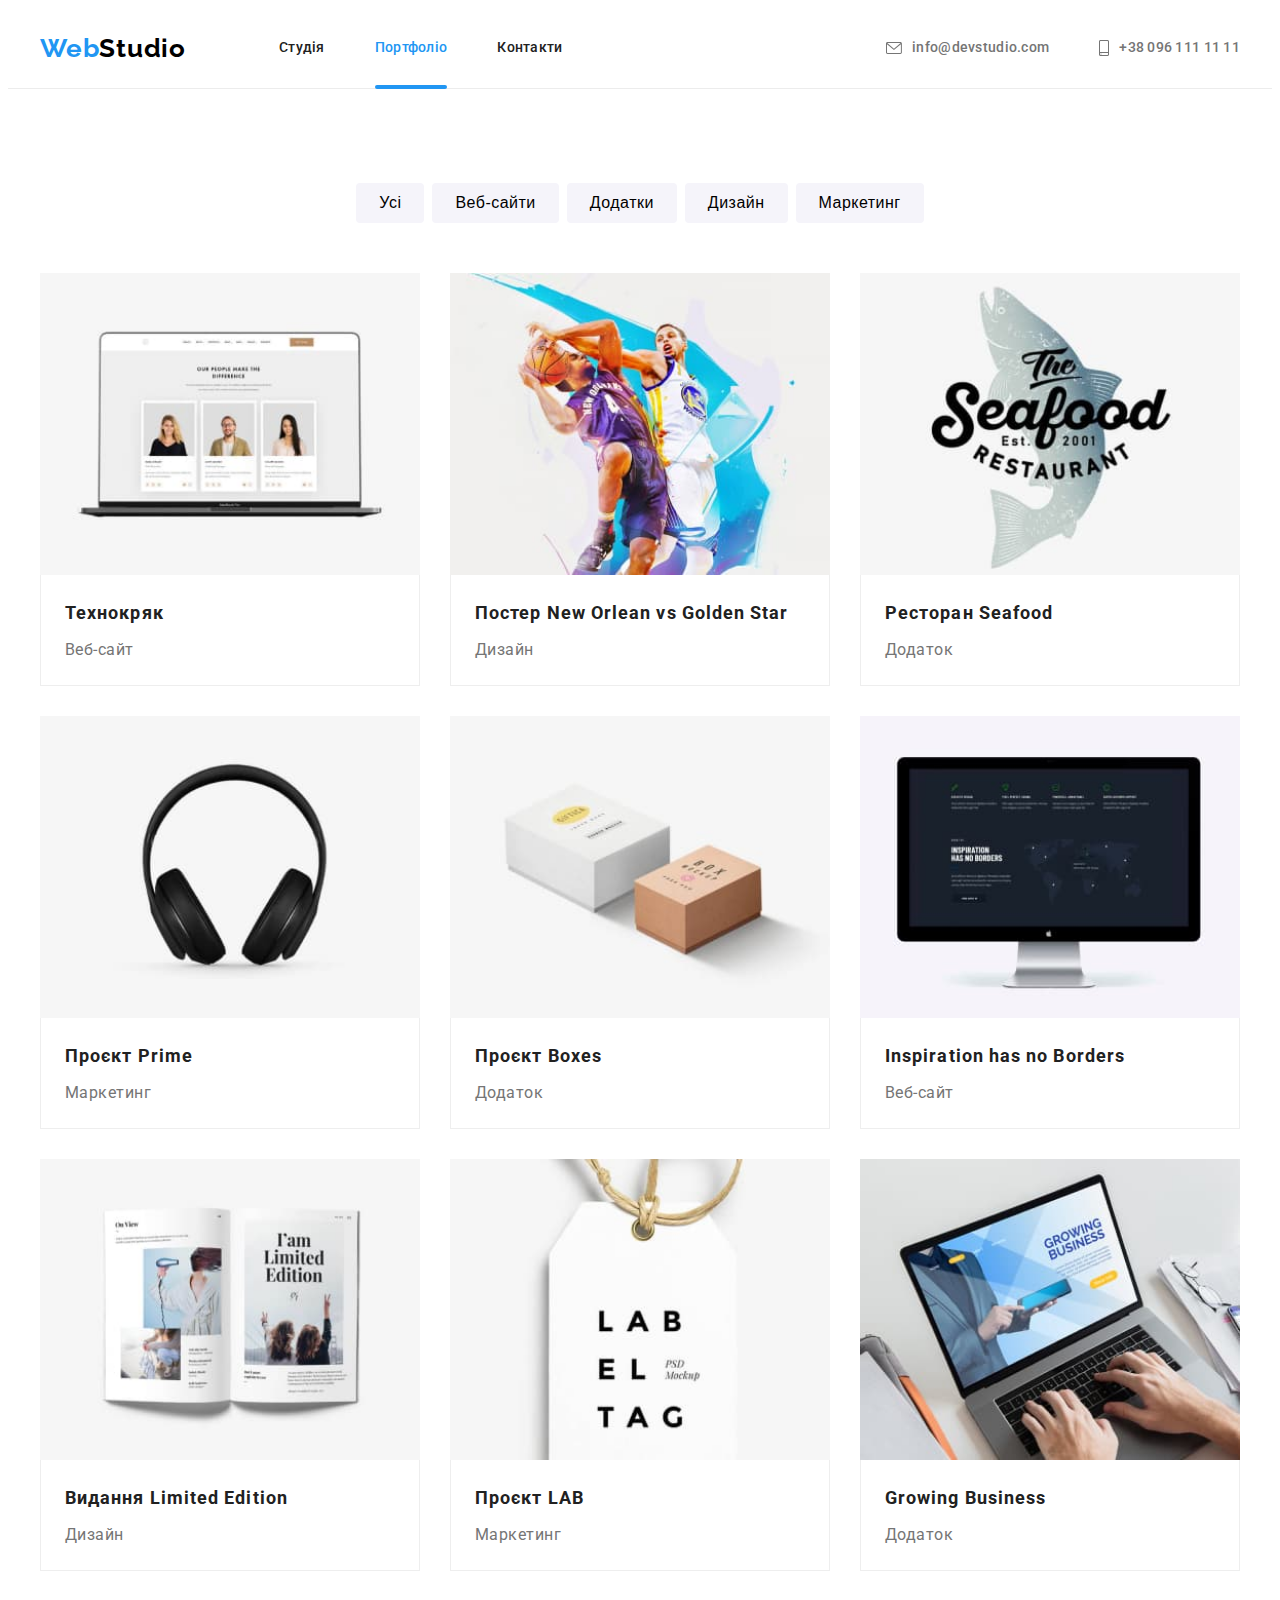
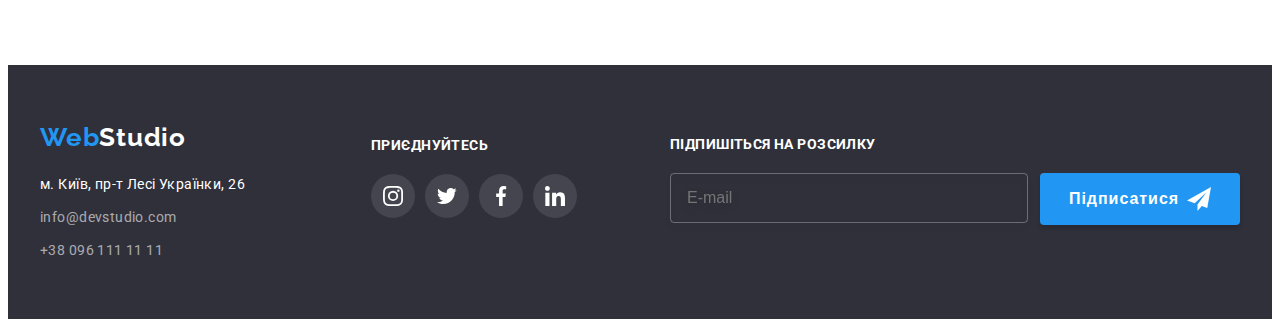
==== portfolio.html @ b48a9bb8 "hw7" ====
<!DOCTYPE html>
<html lang="uk">
  <head>
    <meta charset="UTF-8" />
    <meta name="description" content="Портфоліо" />
    <link rel="preconnect" href="https://fonts.googleapis.com" />
    <link rel="preconnect" href="https://fonts.gstatic.com" crossorigin />
    <link href="https://fonts.googleapis.com/css2?family=Raleway:wght@700&family=Roboto:wght@400;500;700;900&display=swap" rel="stylesheet" />
    <link
      rel="stylesheet"
      href="https://cdnjs.cloudflare.com/ajax/libs/modern-normalize/1.1.0/modern-normalize.min.css"
      integrity="sha512-wpPYUAdjBVSE4KJnH1VR1HeZfpl1ub8YT/NKx4PuQ5NmX2tKuGu6U/JRp5y+Y8XG2tV+wKQpNHVUX03MfMFn9Q=="
      crossorigin="anonymous"
      referrerpolicy="no-referrer"
    />
    <link rel="stylesheet" href="./css/main.min.css" />
    <link href="css/styles.css" rel="stylesheet" />
    <title>Портфоліо</title>
  </head>

  <body>
    <header class="header">
      <div class="container header__flex">
        <nav class="nav-box">
          <a class="nav-box__logo logo" href="./index.html"> Web<span class="nav-box__logo--remark logo">Studio</span> </a>
          <ul class="list nav-box__list">
            <li>
              <a class="nav-box__link" href="./index.html">Студія</a>
            </li>
            <li>
              <a class="nav-box__link current" href="./portfolio.html">Портфоліо</a>
            </li>
            <li>
              <a class="nav-box__link" href="#">Контакти</a>
            </li>
          </ul>
        </nav>
        <ul class="list list-contact">
          <li>
            <a class="list-contact__item" href="mailto:info@devstudio.com"
              ><svg class="list-contact__icon" width="16" height="12">
                <use href="./images/icons.svg#icon-envelope"></use></svg
              >info@devstudio.com</a
            >
          </li>
          <li>
            <a class="list-contact__item" href="tel:+380961111111"
              ><svg class="list-contact__icon" width="10" height="16">
                <use href="./images/icons.svg#icon-smartphone"></use>
              </svg>
              +38 096 111 11 11
            </a>
          </li>
        </ul>
      </div>
    </header>

    <main>
      <section class="filter section">
        <div class="container">
          <h1 class="filter__name visually-hidden">Портфоліо</h1>
          <ul class="filter__list list">
            <li class="item"><button class="filter__button" type="button">Усі</button></li>
            <li class="item"><button class="filter__button" type="button">Веб-сайти</button></li>
            <li class="item"><button class="filter__button" type="button">Додатки</button></li>
            <li class="item"><button class="filter__button" type="button">Дизайн</button></li>
            <li class="item"><button class="filter__button" type="button">Маркетинг</button></li>
          </ul>
          <ul class="projects__list list">
            <li class="projects__item">
              <a href="" class="projects__example">
                <div class="project__img">
                  <img src="./images/technocrack.jpg" alt="Ноутбук" width="370" />
                  <p class="projects__overlay">
                    Ресурс пропонує комплексні пропозиції з різним рівнем функціоналу та сервісів. Все це дозволить відвідувачу отримати вичерпні відомості про компанію чи приватну особу.
                  </p>
                </div>
                <div class="projects__content">
                  <h2 class="project__subtitle">Технокряк</h2>
                  <p class="project__text">Веб-сайт</p>
                </div>
              </a>
            </li>
            <li class="projects__item">
              <a href="" class="projects__example">
                <div class="project__img">
                  <img src="./images/novsgs.jpg" alt="Баскет-лого" width="370" />
                  <p class="projects__overlay">
                    Exorcizamus te, omnis immundus spiritus, omnis satanica potestas, omnis incursio infernalis adversarii, omnis legio, omnis congregatio et secta diabolica
                  </p>
                </div>
                <div class="projects__content">
                  <h2 class="project__subtitle">Постер New Orlean vs Golden Star</h2>
                  <p class="project__text">Дизайн</p>
                </div>
              </a>
            </li>
            <li class="projects__item">
              <a href="" class="projects__example">
                <div class="project__img">
                  <img src="./images/seafood.jpg" alt="Риба-лого" width="370" />
                  <p class="projects__overlay">
                    Exorcizamus te, omnis immundus spiritus, omnis satanica potestas, omnis incursio infernalis adversarii, omnis legio, omnis congregatio et secta diabolica
                  </p>
                </div>
                <div class="projects__content">
                  <h2 class="project__subtitle">Ресторан Seafood</h2>
                  <p class="project__text">Додаток</p>
                </div>
              </a>
            </li>
            <li class="projects__item">
              <a href="" class="projects__example">
                <div class="project__img">
                  <img src="./images/earphones.jpg" alt="Навушники" width="370" />
                  <p class="projects__overlay">
                    Exorcizamus te, omnis immundus spiritus, omnis satanica potestas, omnis incursio infernalis adversarii, omnis legio, omnis congregatio et secta diabolica
                  </p>
                </div>
                <div class="projects__content">
                  <h2 class="project__subtitle">Проєкт Prime</h2>
                  <p class="project__text">Маркетинг</p>
                </div>
              </a>
            </li>
            <li class="projects__item">
              <a href="" class="projects__example">
                <div class="project__img">
                  <img src="./images/boxes.jpg" alt="Коробки" width="370" />
                  <p class="projects__overlay">
                    Exorcizamus te, omnis immundus spiritus, omnis satanica potestas, omnis incursio infernalis adversarii, omnis legio, omnis congregatio et secta diabolica
                  </p>
                </div>
                <div class="projects__content">
                  <h2 class="project__subtitle">Проєкт Boxes</h2>
                  <p class="project__text">Додаток</p>
                </div>
              </a>
            </li>
            <li class="projects__item">
              <a href="" class="projects__example">
                <div class="project__img">
                  <img src="./images/noborders.jpg" alt="Моноблок" width="370" />
                  <p class="projects__overlay">
                    Exorcizamus te, omnis immundus spiritus, omnis satanica potestas, omnis incursio infernalis adversarii, omnis legio, omnis congregatio et secta diabolica
                  </p>
                </div>
                <div class="projects__content">
                  <h2 class="project__subtitle">Inspiration has no Borders</h2>
                  <p class="project__text">Веб-сайт</p>
                </div>
              </a>
            </li>
            <li class="projects__item">
              <a href="" class="projects__example">
                <div class="project__img">
                  <img src="./images/limitededition.jpg" alt="Лімітовані журнали" width="370" />
                  <p class="projects__overlay">
                    Exorcizamus te, omnis immundus spiritus, omnis satanica potestas, omnis incursio infernalis adversarii, omnis legio, omnis congregatio et secta diabolica
                  </p>
                </div>
                <div class="projects__content">
                  <h2 class="project__subtitle">Видання Limited Edition</h2>
                  <p class="project__text">Дизайн</p>
                </div>
              </a>
            </li>
            <li class="projects__item">
              <a href="" class="projects__example">
                <div class="project__img">
                  <img src="./images/lab.jpg" alt="Бирка лаб" width="370" />
                  <p class="projects__overlay">
                    Exorcizamus te, omnis immundus spiritus, omnis satanica potestas, omnis incursio infernalis adversarii, omnis legio, omnis congregatio et secta diabolica
                  </p>
                </div>
                <div class="projects__content">
                  <h2 class="project__subtitle">Проєкт LAB</h2>
                  <p class="project__text">Маркетинг</p>
                </div>
              </a>
            </li>
            <li class="projects__item">
              <a href="" class="projects__example">
                <div class="project__img">
                  <img src="./images/growingbussiness.jpg" alt="Лептоп" width="370" />
                  <p class="projects__overlay">
                    Exorcizamus te, omnis immundus spiritus, omnis satanica potestas, omnis incursio infernalis adversarii, omnis legio, omnis congregatio et secta diabolica
                  </p>
                </div>

                <div class="projects__content">
                  <h2 class="project__subtitle">Growing Business</h2>
                  <p class="project__text">Додаток</p>
                </div>
              </a>
            </li>
          </ul>
        </div>
      </section>
    </main>

    <footer class="footer">
      <div class="container footer_flex">
        <div>
          <a href="./index.html" class="footer_logo logo">Web<span class="footer_logo--white logo">Studio</span></a>
          <address class="address">
            <ul class="address__list list">
              <li class="address__item">
                <a class="address__location" href="https://goo.gl/maps/CPtrU1FHBa2aNyZL9" target="_blank" rel="noopener noreferrer nofollow">м. Київ, пр-т Лесі Українки, 26</a>
              </li>
              <li class="address__item">
                <a class="address__mail" href="mailto:info@devstudio.com">info@devstudio.com</a>
              </li>
              <li class="address__item">
                <a class="address__phone" href="tel:+380961111111"> +38 096 111 11 11 </a>
              </li>
            </ul>
          </address>
        </div>
        <section class="footer-socials section">
          <h2 class="footer-socials__name name">Приєднуйтесь</h2>
          <ul class="footer-socials__list list">
            <li class="footer-socials__item">
              <a class="footer-socials__link" href="https://www.instagram.com/" target="_blank" aria-label="instagram"
                ><svg class="footer-socials__icon" width="20" height="20">
                  <use href="./images/icons.svg#icon-instagram"></use></svg
              ></a>
            </li>
            <li class="footer-socials__item">
              <a class="footer-socials__link" href="https://twitter.com/" target="_blank" aria-label="twitter"
                ><svg class="footer-socials__icon" width="20" height="20">
                  <use href="./images/icons.svg#icon-twitter"></use></svg
              ></a>
            </li>
            <li class="footer-socials__item">
              <a class="footer-socials__link" href="https://www.facebook.com/" target="_blank" aria-label="facebook"
                ><svg class="footer-socials__icon" width="20" height="20">
                  <use href="./images/icons.svg#icon-facebook"></use></svg
              ></a>
            </li>
            <li class="footer-socials__item">
              <a class="footer-socials__link" href="https://www.linkedin.com/" target="_blank" aria-label="linkedin"
                ><svg class="footer-socials__icon" width="20" height="20">
                  <use href="./images/icons.svg#icon-linkedin"></use></svg
              ></a>
            </li>
          </ul>
        </section>
        <section class="subscribe section">
          <h2 class="subscribe__name name">Підпишіться на розсилку</h2>
          <form class="subscribe__form">
            <label>
              <input type="email" name="e-mail" placeholder="E-mail" />
            </label>
            <button class="subscribe__button" type="submit">
              Підписатися
              <svg class="subscribe__icon" width="24px" height="24">
                <use href="./images/icons.svg#icon-telegram"></use>
              </svg>
            </button>
          </form>
        </section>
      </div>
    </footer>
  </body>
</html>
---- css/main.min.css ----
:root{--primary-text-color: #212121;--title-text-color: #757575;--button-color: #FFFFFF;--accent-color: #2196F3;--contact-color: rgba(255, 255, 255, 0.6);--filter-color: #F5F4FA;--main-background: #2F303A;--hero-background: #F5F4FA;--icon-color: #AFB1B8}body{font-family:"Roboto",sans-serif;background:#fff;color:var(--primary-text-color)}img{display:block;width:100%;height:auto}a{text-decoration:none}h1,h2,h3{margin:0}p{margin:0}.container{max-width:1200px;padding-left:15px;padding-right:15px;margin:auto}.section{padding-top:94px;padding-bottom:94px}.list{list-style:none;margin:0;padding-left:0}.logo{font-family:"Raleway";font-weight:700;font-size:26px;line-height:1.19;letter-spacing:.03em;color:var(--accent-color)}.secondary-name{margin-bottom:50px;font-weight:700;font-size:36px;line-height:1.16;text-align:center;letter-spacing:.03em}.name{margin-bottom:20px;font-weight:700;font-size:14px;line-height:1.14;letter-spacing:.03em;text-transform:uppercase;color:var(--button-color)}.visually-hidden{position:absolute;white-space:nowrap;width:1px;height:1px;overflow:hidden;border:0;padding:0;clip:rect(0 0 0 0);-webkit-clip-path:inset(50%);clip-path:inset(50%);margin:-1px}.header{border-bottom:1px solid #ececec}.header__flex{display:flex;align-items:center}.nav-box{display:flex;align-items:center}.nav-box__logo--remark{margin-right:93px;color:#000}.nav-box__list{display:flex;gap:50px}.nav-box__link{display:inline-block;padding-top:32px;padding-bottom:32px;font-weight:500;font-size:14px;line-height:1.14;letter-spacing:.02em;color:var(--primary-text-color);transition:color 250ms cubic-bezier(0.4, 0, 0.2, 1)}.nav-box__link:hover,.nav-box__link:focus{color:var(--accent-color)}.current{color:var(--accent-color);position:relative}.current::after{content:"";position:absolute;display:inline-block;left:0px;bottom:-1px;width:100%;height:4px;background-color:var(--accent-color);border-radius:2px}.list-contact{display:flex;margin-left:auto;gap:50px}.list-contact__item{display:flex;align-items:center;font-weight:500;font-size:14px;line-height:1.14;letter-spacing:.02em;color:var(--title-text-color);transition:color 250ms cubic-bezier(0.4, 0, 0.2, 1)}.list-contact__item:hover,.list-contact__item:focus{color:var(--accent-color)}.list-contact__icon{margin-right:10px;fill:var(--title-text-color);transition:fill 250ms cubic-bezier(0.4, 0, 0.2, 1)}.list-contact__item:hover .list-contact__icon,.list-contact__item:focus .list-contact__icon{fill:var(--accent-color)}.hero{margin:auto;padding:200px 0px;max-width:1600px;background-image:linear-gradient(to right, rgba(47, 48, 58, 0.4), rgba(47, 48, 58, 0.4)),url(../images/hero.jpg);background-repeat:no-repeat,no-repeat;background-size:cover,cover;background-position:center,center;text-align:center}.hero__tagline{margin:auto;margin-bottom:30px;width:696px;font-weight:900;font-size:44px;line-height:1.36;text-align:center;letter-spacing:.06em;text-transform:uppercase;color:var(--button-color)}.hero__button{padding:10px 32px;display:inline-block;font-weight:700;font-size:16px;line-height:1.87;letter-spacing:.06em;color:var(--button-color);background-color:var(--accent-color);border-radius:4px;cursor:pointer;border:1px solid rgba(0,0,0,0);transition:background-color 250ms cubic-bezier(0.4, 0, 0.2, 1)}.hero__button:hover,.hero__button:focus{background-color:#188ce8}.features-section{padding-bottom:0}.features-section__list{display:flex}.features-section__title{margin-bottom:10px;font-weight:700;font-size:14px;line-height:1.14;letter-spacing:.03em;text-transform:uppercase}.features-section__box{margin-bottom:30px;display:flex;justify-content:center;align-items:center;height:120px;background-color:var(--hero-background)}.features-section__text{font-size:14px;line-height:1.71;letter-spacing:.03em;color:var(--title-text-color)}.features-section__item{flex-basis:calc((100% - 90px)/4);margin-right:30px}.features-section__item:last-child{margin-right:0}.specialization__list{display:flex}.specialization__text{position:absolute;display:flex;bottom:0px;width:100%;height:70px;align-items:center;justify-content:center;font-weight:700;font-size:14px;line-height:1.14;letter-spacing:.03em;text-transform:uppercase;color:var(--button-color);background:rgba(47,48,58,.8)}.specialization__item{flex-basis:calc((100% - 60px)/3);margin-right:30px;position:relative}.specialization__item:last-child{margin-right:0}.team{background-color:var(--hero-background)}.team__list{display:flex}.team__item{flex-basis:calc((100% - 90px)/4);margin-right:30px;background-color:var(--button-color);box-shadow:0px 1px 3px rgba(0,0,0,.12),0px 1px 1px rgba(0,0,0,.14),0px 2px 1px rgba(0,0,0,.2);border-radius:0px 0px 4px 4px}.team__item:last-child{margin-right:0}.team__developer{padding-top:30px;padding-bottom:10px;font-weight:500;font-size:16px;line-height:1.18;text-align:center;letter-spacing:.03em}.team__position{margin-bottom:16px;font-size:16px;line-height:1.18;text-align:center;letter-spacing:.03em;color:var(--title-text-color)}.socials{display:flex;justify-content:center}.socials__link{display:flex;width:44px;height:44px;justify-content:center;align-items:center;background-color:var(--button-color);border-radius:50%;box-shadow:none;transition:background-color 250ms cubic-bezier(0.4, 0, 0.2, 1)}.socials__link:hover,.socials__link:focus{cursor:pointer;background-color:var(--accent-color)}.socials__item{margin-bottom:30px;margin-right:10px}.socials__item:last-child{margin-right:0}.socials__icon{fill:var(--icon-color);transition:fill 250ms cubic-bezier(0.4, 0, 0.2, 1)}.socials__link:hover .socials__icon,.socials__link:focus .socials__icon{fill:var(--button-color)}.clients__list{display:flex}.clients__link{display:flex;height:92px;flex-basis:calc((100% - 150px)/6);margin-right:30px;justify-content:center;align-items:center;border:1px solid #afb1b8;border-radius:4px;transition:border 250ms cubic-bezier(0.4, 0, 0.2, 1)}.clients__link:last-child{margin-right:0}.clients__link:hover,.clients__link:focus{cursor:pointer;border:1px solid var(--accent-color)}.clients__icon{fill:var(--icon-color);transition:fill 250ms cubic-bezier(0.4, 0, 0.2, 1)}.clients__link:hover .clients__icon,.clients__link:focus .clients__icon{fill:var(--accent-color)}.filter__name{padding-bottom:30px;font-weight:900;font-size:44px;line-height:1.36;text-align:center;letter-spacing:.06em;text-transform:uppercase;color:var(--primary-text-color)}.filter__list{margin-bottom:50px;gap:8px;display:flex;justify-content:center}.filter__button{font-weight:500;font-size:16px;line-height:1.62;text-align:center;letter-spacing:.03em;cursor:pointer;background-color:var(--filter-color);border-radius:4px;padding:6px 22px;border:1px solid rgba(0,0,0,0);transition:background-color 250ms cubic-bezier(0.4, 0, 0.2, 1),color 250ms cubic-bezier(0.4, 0, 0.2, 1),box-shadow 250ms cubic-bezier(0.4, 0, 0.2, 1)}.filter__button:hover,.filter__button:focus{color:var(--button-color);background-color:var(--accent-color);box-shadow:0px 3px 1px rgba(0,0,0,.1),0px 1px 2px rgba(0,0,0,.08),0px 2px 2px rgba(0,0,0,.12)}.projects__list{display:flex;flex-wrap:wrap}.projects__item{flex-basis:calc((100% - 60px)/3);margin-right:30px;margin-bottom:30px;background:var(--button-color);transition:box-shadow 250ms cubic-bezier(0.4, 0, 0.2, 1)}.projects__item:nth-child(3n){margin-right:0}.projects__item:nth-child(7n){margin-bottom:0}.projects__item:nth-child(8n){margin-bottom:0}.projects__item:nth-child(9n){margin-bottom:0}.projects__item:hover,.projects__item:focus{box-shadow:0px 1px 1px rgba(0,0,0,.12),0px 4px 4px rgba(0,0,0,.06),1px 4px 6px rgba(0,0,0,.16)}.projects__item:hover+.projects__example,.projects__item:focus+.projects__example{box-shadow:0px 1px 1px rgba(0,0,0,.12),0px 4px 4px rgba(0,0,0,.06),1px 4px 6px rgba(0,0,0,.16)}.project__img{position:relative;overflow:hidden}.projects__overlay{position:absolute;display:flex;bottom:-100%;height:100%;padding-left:24px;padding-right:24px;align-items:center;justify-content:center;font-size:18px;line-height:1.55;letter-spacing:.03em;color:var(--button-color);background:rgba(33,150,243,.9);opacity:0;transition:250ms cubic-bezier(0.4, 0, 0.2, 1);transform:translateY(0)}.projects__example:hover .projects__overlay,.projects__example:focus .projects__overlay{opacity:1;transform:translateY(-100%)}.projects__content{border-right:1px solid #eee;border-bottom:1px solid #eee;border-left:1px solid #eee}.project__subtitle{padding-top:20px;padding-bottom:4px;padding-left:24px;font-weight:700;font-size:18px;line-height:2;letter-spacing:.06em;color:var(--primary-text-color)}.project__text{padding-bottom:20px;padding-left:24px;font-size:16px;line-height:1.87;letter-spacing:.03em;color:var(--title-text-color)}.footer{background-color:var(--main-background)}.footer_flex{display:flex;align-items:center}.footer_logo--white{margin-bottom:20px;color:var(--button-color);display:inline-block}.address{display:inline-block;font-style:normal;margin-right:70px;width:231px;font-size:14px;line-height:1.71;letter-spacing:.03em}.address__item{margin-bottom:9px}.address__item:last-child{margin-bottom:0px}.address__location{color:var(--button-color);transition:color 250ms cubic-bezier(0.4, 0, 0.2, 1)}.address__location:hover,.address__location:focus{color:var(--accent-color)}.address__mail{color:var(--contact-color);transition:color 250ms cubic-bezier(0.4, 0, 0.2, 1)}.address__mail:hover,.address__mail:focus{color:var(--accent-color)}.address__phone{color:var(--contact-color);transition:color 250ms cubic-bezier(0.4, 0, 0.2, 1)}.address__phone:hover,.address__phone:focus{color:var(--accent-color)}.footer-socials{margin-right:93px;padding-top:72px;padding-bottom:100px}.footer-socials__list{display:flex}.footer-socials__item{margin-right:10px}.footer-socials__item:last-child{margin-right:0}.footer-socials__link{display:flex;width:44px;height:44px;justify-content:center;fill:var(--button-color);align-items:center;background:rgba(255,255,255,.1);border-radius:50%;transition:background-color 250ms cubic-bezier(0.4, 0, 0.2, 1)}.footer-socials__link:hover,.footer-socials__link:focus{cursor:pointer;background-color:var(--accent-color)}.footer-socials__icon{display:flex;fill:var(--button-color)}.subscribe{padding-top:72px}.subscribe::-moz-placeholder{font-size:16px;line-height:1.25;display:flex;align-items:center;letter-spacing:.03em;color:rgba(255,255,255,.6)}.subscribe:-ms-input-placeholder{font-size:16px;line-height:1.25;display:flex;align-items:center;letter-spacing:.03em;color:rgba(255,255,255,.6)}.subscribe::placeholder{font-size:16px;line-height:1.25;display:flex;align-items:center;letter-spacing:.03em;color:rgba(255,255,255,.6)}.subscribe__button{margin:0;position:relative;width:200px;padding:10px 62px 10px 28px;font-weight:700;font-size:16px;line-height:30px;letter-spacing:.06em;color:#fff;background:var(--accent-color);box-shadow:0px 4px 4px rgba(0,0,0,.15);border-radius:4px;border:1px solid rgba(0,0,0,0);cursor:pointer;transition:background-color 250ms cubic-bezier(0.4, 0, 0.2, 1)}.subscribe__button:hover,.subscribe__button:focus{background-color:#188ce8}.subscribe__icon{position:absolute;top:13px;right:28px}.subscribe__form{display:flex}.subscribe__form input{box-sizing:border-box;margin-right:12px;padding-left:16px;width:358px;height:50px;font-size:16px;line-height:1.25;color:var(--button-color);border:1px solid rgba(255,255,255,.3);filter:drop-shadow(0px 4px 4px rgba(0, 0, 0, 0.15));border-radius:4px;background:rgba(0,0,0,0)}.subscribe__form input:focus{outline:none}.backdrop{position:fixed;top:0;left:0;width:100%;height:100%;background-color:rgba(0,0,0,.2)}.backdrop__button{position:absolute;top:8px;right:8px;display:flex;width:30px;height:30px;justify-content:center;align-items:center;background:#fff;border:1px solid rgba(0,0,0,.1);border-radius:50%;transition:250ms cubic-bezier(0.4, 0, 0.2, 1)}.backdrop__button:hover,.backdrop__button:focus{cursor:pointer;fill:var(--accent-color)}.backdrop__icon{fill:var(--primary-text-color)}.backdrop__button:hover .backdrop__icon,.backdrop__button:focus .backdrop__icon{fill:var(--accent-color)}.is-hidden{opacity:0;pointer-events:none;transition:opacity 250ms cubic-bezier(0.4, 0, 0.2, 1)}.is-hidden .modal{transform:translate(-50%, -50%) scale(0)}.modal{position:absolute;top:50%;left:50%;width:528px;background:var(--button-color);box-shadow:0px 1px 3px rgba(0,0,0,.12),0px 1px 1px rgba(0,0,0,.14),0px 2px 1px rgba(0,0,0,.2);opacity:1;border-radius:4px;transform:translate(-50%, -50%) scale(1);transition:transform 250ms cubic-bezier(0.4, 0, 0.2, 1)}.form{width:100%;padding:40px 0}.form__title{margin-bottom:12px;padding-right:39px;padding-left:41px;font-weight:700;font-size:20px;line-height:1.15;text-align:center;letter-spacing:.03em}.form__send{margin:auto;padding:10px 52px;font-weight:700;font-size:16px;line-height:1.87;display:flex;align-items:center;text-align:center;letter-spacing:.06em;background-color:var(--accent-color);color:var(--button-color);box-shadow:0px 4px 4px rgba(0,0,0,.15);border-radius:4px;border:1px solid rgba(0,0,0,0);transition:250ms cubic-bezier(0.4, 0, 0.2, 1)}.form__send:hover,.form__send:focus{cursor:pointer;background-color:#188ce8}.form-element{position:relative;display:flex;flex-direction:column;padding:0 40px;margin-bottom:10px;font-style:normal;font-size:12px;line-height:1.16;letter-spacing:.01em;color:var(--title-text-color)}.form-element__icon{position:absolute;display:flex;bottom:11px;left:52px;width:18px;height:18px;justify-content:center;align-items:center;transition:250ms cubic-bezier(0.4, 0, 0.2, 1)}.form-element label{margin-bottom:4px;font-size:14px;line-height:1.64;color:var(--primary-text-color)}.form-element input{padding-left:42px;width:100%;height:40px;font-size:16px;border:1px solid rgba(33,33,33,.2);border-radius:4px;transition:250ms cubic-bezier(0.4, 0, 0.2, 1)}.form-element input:hover,.form-element input:focus{border:1px solid var(--accent-color);outline:none}.form-element input:hover+.form-element__icon,.form-element input:focus+.form-element__icon{fill:#188ce8}.form-comment{display:flex;flex-direction:column;margin-bottom:20px;padding:0 40px;font-size:12px;line-height:1.16;letter-spacing:.01em;color:var(--title-text-color)}.form-comment label{margin-bottom:4px;font-size:14px;line-height:1.64;color:var(--primary-text-color)}.form-comment textarea{padding:12px 16px;width:100%;height:120px;font-weight:400;font-size:12px;line-height:1.16;letter-spacing:.01em;border:1px solid rgba(33,33,33,.2);border-radius:4px;transition:250ms cubic-bezier(0.4, 0, 0.2, 1)}.form-comment textarea:hover,.form-comment textarea:focus{border:1px solid var(--accent-color);outline:none}.form-comment textarea::-moz-placeholder{font-size:12px;line-height:1.16;letter-spacing:.01em;color:rgba(117,117,117,.5)}.form-comment textarea:-ms-input-placeholder{font-size:12px;line-height:1.16;letter-spacing:.01em;color:rgba(117,117,117,.5)}.form-comment textarea::placeholder{font-size:12px;line-height:1.16;letter-spacing:.01em;color:rgba(117,117,117,.5)}.form-checkbox{display:flex;align-items:center;justify-content:center;padding-right:51px;padding-left:52px;margin-bottom:30px;font-style:normal;font-size:12px;line-height:1.16;letter-spacing:.01em;color:var(--title-text-color)}.form-checkbox label{display:flex;align-items:center;justify-content:center;font-size:14px;line-height:1.71;letter-spacing:.03em;color:var(--title-text-color)}.form-checkbox__checkmark{display:inline-block;margin-right:8px;width:16px;height:15px;background-color:var(--button-color);border:2px solid var(--primary-text-color);border-radius:2px}.form-checkbox__contract{margin-left:5px;font-size:14px;line-height:1.71;letter-spacing:.03em;-webkit-text-decoration-line:underline;text-decoration-line:underline;color:var(--accent-color)}.form-checkbox input{-webkit-appearance:none;-moz-appearance:none;appearance:none}.form-checkbox input:checked+.form-checkbox__checkmark{background-color:var(--accent-color);border-color:rgba(0,0,0,0);background-image:url(../images/v.svg);background-repeat:no-repeat;background-size:contain;background-origin:border-box;background-position:center}/*# sourceMappingURL=main.min.css.map */
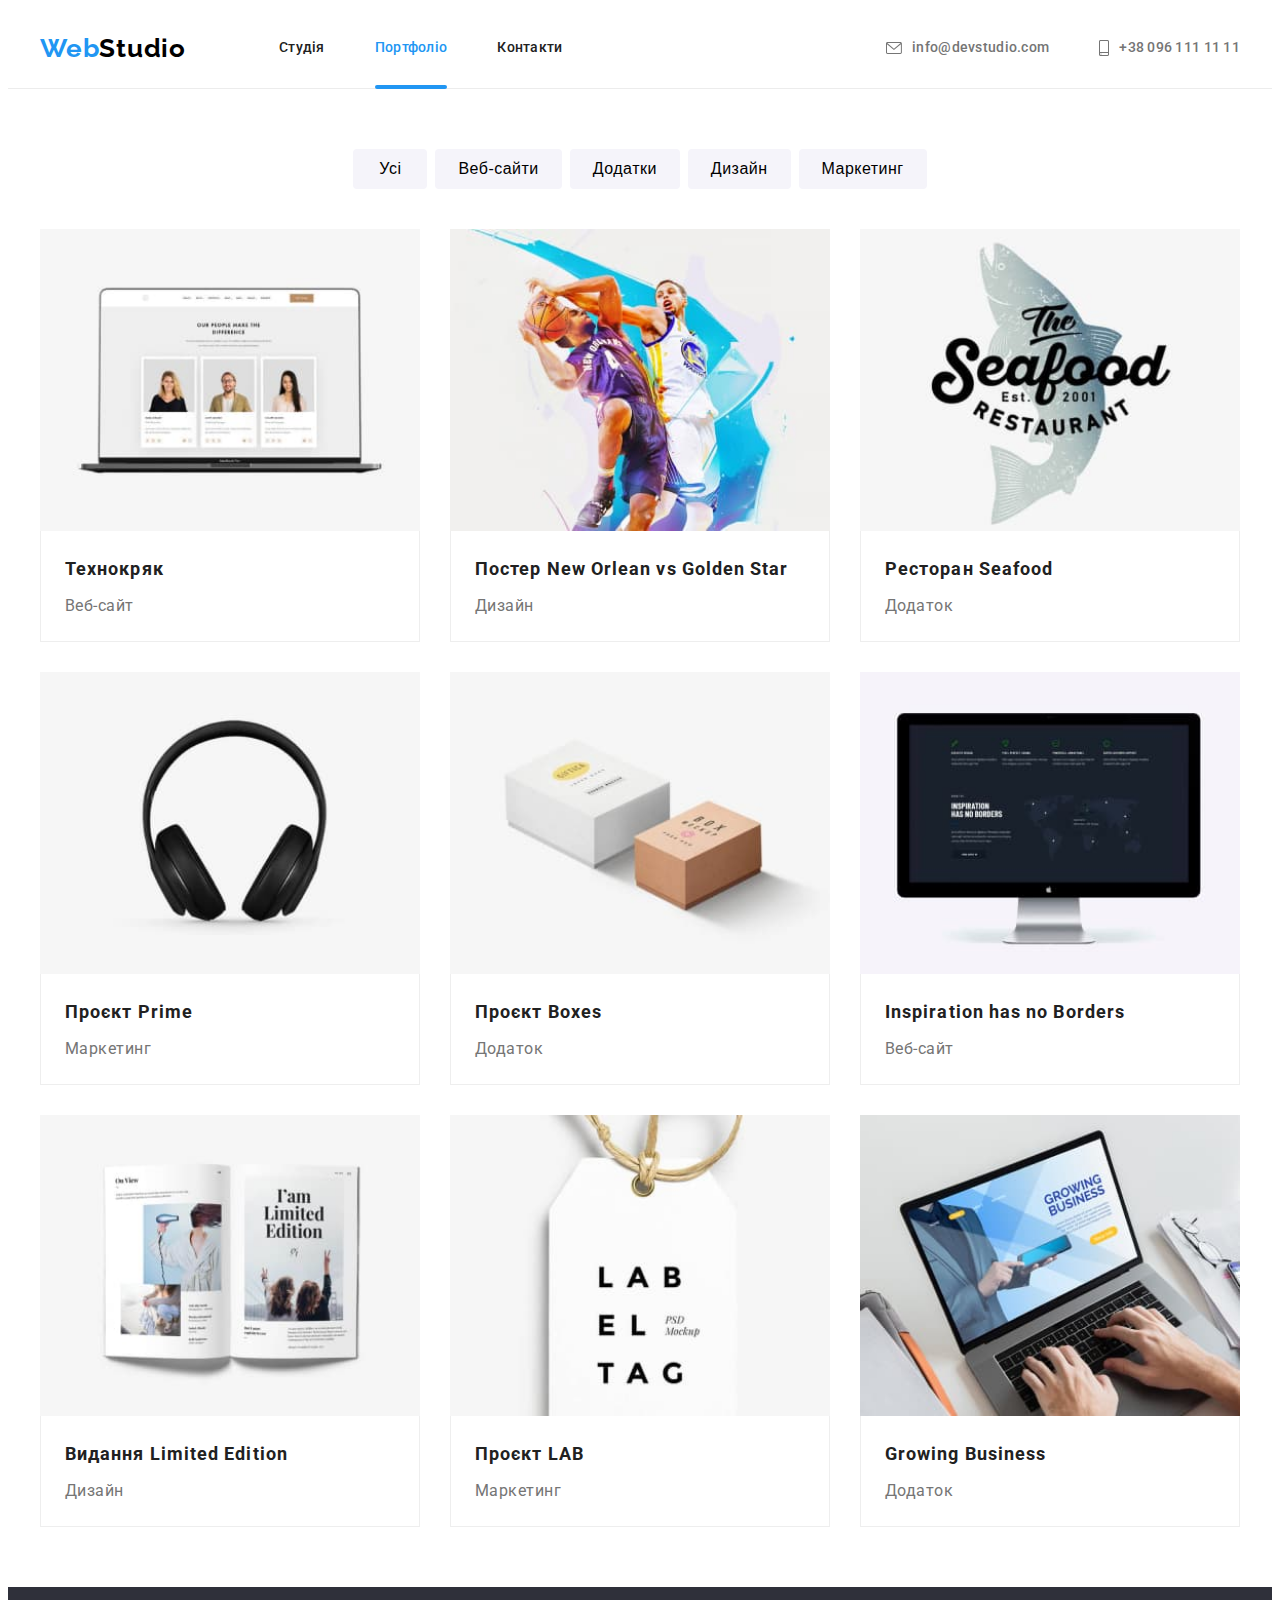
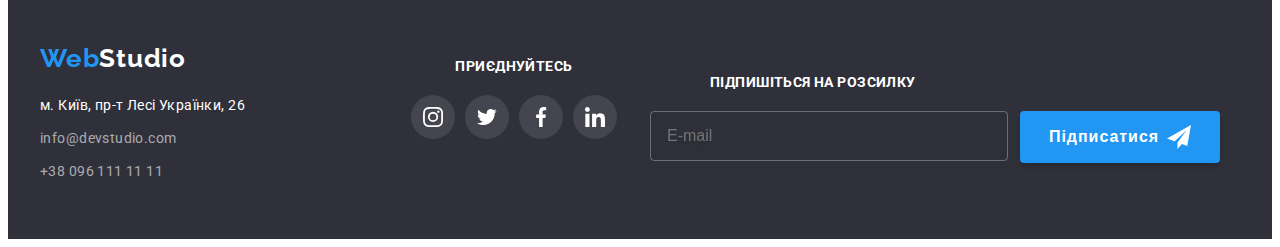
==== commit 5938f3c8: "corect footer +add menu in header + js/menu+ adaptive" ====
--- a/portfolio.html
+++ b/portfolio.html
@@ -3,6 +3,7 @@
   <head>
     <meta charset="UTF-8" />
     <meta name="description" content="Портфоліо" />
+    <meta name="viewport" content="width=device-width, initial-scale=1.0" />
     <link rel="preconnect" href="https://fonts.googleapis.com" />
     <link rel="preconnect" href="https://fonts.gstatic.com" crossorigin />
     <link href="https://fonts.googleapis.com/css2?family=Raleway:wght@700&family=Roboto:wght@400;500;700;900&display=swap" rel="stylesheet" />
@@ -14,44 +15,58 @@
       referrerpolicy="no-referrer"
     />
     <link rel="stylesheet" href="./css/main.min.css" />
-    <link href="css/styles.css" rel="stylesheet" />
     <title>Портфоліо</title>
   </head>
 
   <body>
     <header class="header">
       <div class="container header__flex">
-        <nav class="nav-box">
-          <a class="nav-box__logo logo" href="./index.html"> Web<span class="nav-box__logo--remark logo">Studio</span> </a>
-          <ul class="list nav-box__list">
+        <a class="nav-box__logo logo" href="./index.html"> Web<span class="nav-box__logo--remark logo">Studio</span> </a>
+        <div class="menu__content" data-menu>
+          <nav class="nav-box">
+            <ul class="list nav-box__list">
+              <li>
+                <a class="nav-box__link" href="./index.html">Студія</a>
+              </li>
+              <li>
+                <a class="nav-box__link current" href="./portfolio.html">Портфоліо</a>
+              </li>
+              <li>
+                <a class="nav-box__link" href="#">Контакти</a>
+              </li>
+            </ul>
+          </nav>
+          <ul class="list list-contact">
             <li>
-              <a class="nav-box__link" href="./index.html">Студія</a>
+              <a class="list-contact__item list-contact__item--mail" href="mailto:info@devstudio.com"
+                ><svg class="list-contact__icon" width="16" height="12">
+                  <use href="./images/icons.svg#icon-envelope"></use></svg
+                >info@devstudio.com</a
+              >
             </li>
             <li>
-              <a class="nav-box__link current" href="./portfolio.html">Портфоліо</a>
-            </li>
-            <li>
-              <a class="nav-box__link" href="#">Контакти</a>
-            </li>
-          </ul>
-        </nav>
-        <ul class="list list-contact">
-          <li>
-            <a class="list-contact__item" href="mailto:info@devstudio.com"
-              ><svg class="list-contact__icon" width="16" height="12">
-                <use href="./images/icons.svg#icon-envelope"></use></svg
-              >info@devstudio.com</a
-            >
-          </li>
-          <li>
-            <a class="list-contact__item" href="tel:+380961111111"
-              ><svg class="list-contact__icon" width="10" height="16">
-                <use href="./images/icons.svg#icon-smartphone"></use>
-              </svg>
-              +38 096 111 11 11
-            </a>
-          </li>
-        </ul>
+              <a class="list-contact__item list-contact__item--phone" href="tel:+380961111111"
+                ><svg class="list-contact__icon" width="10" height="16">
+                  <use href="./images/icons.svg#icon-smartphone"></use>
+                </svg>
+                +38 096 111 11 11
+              </a>
+            </li>
+          </ul>
+
+          <ul class="header-socials list">
+            <li class="header-socials_item"><a class="header-socials__link" href="https://www.instagram.com/" target="_blank" aria-label="instagram">Instagram</a></li>
+            <li class="header-socials_item"><a href="https://twitter.com/" target="_blank" aria-label="twitter">Twitter</a></li>
+            <li class="header-socials_item"><a href="https://www.facebook.com/" target="_blank" aria-label="facebook">Facebook</a></li>
+            <li class="header-socials_item"><a href="https://www.linkedin.com/" target="_blank" aria-label="linkedin">Linkedin</a></li>
+          </ul>
+        </div>
+        <button class="menu is-open" type="button" data-menu-button>
+          <svg class="menu__icon" width="24" height="16" aria-label="Мобільне меню">
+            <use class="menu__open" href="images/icons.svg#icon-close"></use>
+            <use class="menu__close" href="images/icons.svg#icon-menu"></use>
+          </svg>
+        </button>
       </div>
     </header>
 
@@ -60,7 +75,7 @@
         <div class="container">
           <h1 class="filter__name visually-hidden">Портфоліо</h1>
           <ul class="filter__list list">
-            <li class="item"><button class="filter__button" type="button">Усі</button></li>
+            <li class="item"><button class="filter__button filter__button--small" type="button">Усі</button></li>
             <li class="item"><button class="filter__button" type="button">Веб-сайти</button></li>
             <li class="item"><button class="filter__button" type="button">Додатки</button></li>
             <li class="item"><button class="filter__button" type="button">Дизайн</button></li>
@@ -201,7 +216,7 @@
 
     <footer class="footer">
       <div class="container footer_flex">
-        <div>
+        <div class="footer-div">
           <a href="./index.html" class="footer_logo logo">Web<span class="footer_logo--white logo">Studio</span></a>
           <address class="address">
             <ul class="address__list list">
@@ -262,5 +277,7 @@
         </section>
       </div>
     </footer>
+
+    <script src="./js/menu.js"></script>
   </body>
 </html>
--- a/css/main.min.css
+++ b/css/main.min.css
@@ -1 +1 @@
-:root{--primary-text-color: #212121;--title-text-color: #757575;--button-color: #FFFFFF;--accent-color: #2196F3;--contact-color: rgba(255, 255, 255, 0.6);--filter-color: #F5F4FA;--main-background: #2F303A;--hero-background: #F5F4FA;--icon-color: #AFB1B8}body{font-family:"Roboto",sans-serif;background:#fff;color:var(--primary-text-color)}img{display:block;width:100%;height:auto}a{text-decoration:none}h1,h2,h3{margin:0}p{margin:0}.container{max-width:1200px;padding-left:15px;padding-right:15px;margin:auto}.section{padding-top:94px;padding-bottom:94px}.list{list-style:none;margin:0;padding-left:0}.logo{font-family:"Raleway";font-weight:700;font-size:26px;line-height:1.19;letter-spacing:.03em;color:var(--accent-color)}.secondary-name{margin-bottom:50px;font-weight:700;font-size:36px;line-height:1.16;text-align:center;letter-spacing:.03em}.name{margin-bottom:20px;font-weight:700;font-size:14px;line-height:1.14;letter-spacing:.03em;text-transform:uppercase;color:var(--button-color)}.visually-hidden{position:absolute;white-space:nowrap;width:1px;height:1px;overflow:hidden;border:0;padding:0;clip:rect(0 0 0 0);-webkit-clip-path:inset(50%);clip-path:inset(50%);margin:-1px}.header{border-bottom:1px solid #ececec}.header__flex{display:flex;align-items:center}.nav-box{display:flex;align-items:center}.nav-box__logo--remark{margin-right:93px;color:#000}.nav-box__list{display:flex;gap:50px}.nav-box__link{display:inline-block;padding-top:32px;padding-bottom:32px;font-weight:500;font-size:14px;line-height:1.14;letter-spacing:.02em;color:var(--primary-text-color);transition:color 250ms cubic-bezier(0.4, 0, 0.2, 1)}.nav-box__link:hover,.nav-box__link:focus{color:var(--accent-color)}.current{color:var(--accent-color);position:relative}.current::after{content:"";position:absolute;display:inline-block;left:0px;bottom:-1px;width:100%;height:4px;background-color:var(--accent-color);border-radius:2px}.list-contact{display:flex;margin-left:auto;gap:50px}.list-contact__item{display:flex;align-items:center;font-weight:500;font-size:14px;line-height:1.14;letter-spacing:.02em;color:var(--title-text-color);transition:color 250ms cubic-bezier(0.4, 0, 0.2, 1)}.list-contact__item:hover,.list-contact__item:focus{color:var(--accent-color)}.list-contact__icon{margin-right:10px;fill:var(--title-text-color);transition:fill 250ms cubic-bezier(0.4, 0, 0.2, 1)}.list-contact__item:hover .list-contact__icon,.list-contact__item:focus .list-contact__icon{fill:var(--accent-color)}.hero{margin:auto;padding:200px 0px;max-width:1600px;background-image:linear-gradient(to right, rgba(47, 48, 58, 0.4), rgba(47, 48, 58, 0.4)),url(../images/hero.jpg);background-repeat:no-repeat,no-repeat;background-size:cover,cover;background-position:center,center;text-align:center}.hero__tagline{margin:auto;margin-bottom:30px;width:696px;font-weight:900;font-size:44px;line-height:1.36;text-align:center;letter-spacing:.06em;text-transform:uppercase;color:var(--button-color)}.hero__button{padding:10px 32px;display:inline-block;font-weight:700;font-size:16px;line-height:1.87;letter-spacing:.06em;color:var(--button-color);background-color:var(--accent-color);border-radius:4px;cursor:pointer;border:1px solid rgba(0,0,0,0);transition:background-color 250ms cubic-bezier(0.4, 0, 0.2, 1)}.hero__button:hover,.hero__button:focus{background-color:#188ce8}.features-section{padding-bottom:0}.features-section__list{display:flex}.features-section__title{margin-bottom:10px;font-weight:700;font-size:14px;line-height:1.14;letter-spacing:.03em;text-transform:uppercase}.features-section__box{margin-bottom:30px;display:flex;justify-content:center;align-items:center;height:120px;background-color:var(--hero-background)}.features-section__text{font-size:14px;line-height:1.71;letter-spacing:.03em;color:var(--title-text-color)}.features-section__item{flex-basis:calc((100% - 90px)/4);margin-right:30px}.features-section__item:last-child{margin-right:0}.specialization__list{display:flex}.specialization__text{position:absolute;display:flex;bottom:0px;width:100%;height:70px;align-items:center;justify-content:center;font-weight:700;font-size:14px;line-height:1.14;letter-spacing:.03em;text-transform:uppercase;color:var(--button-color);background:rgba(47,48,58,.8)}.specialization__item{flex-basis:calc((100% - 60px)/3);margin-right:30px;position:relative}.specialization__item:last-child{margin-right:0}.team{background-color:var(--hero-background)}.team__list{display:flex}.team__item{flex-basis:calc((100% - 90px)/4);margin-right:30px;background-color:var(--button-color);box-shadow:0px 1px 3px rgba(0,0,0,.12),0px 1px 1px rgba(0,0,0,.14),0px 2px 1px rgba(0,0,0,.2);border-radius:0px 0px 4px 4px}.team__item:last-child{margin-right:0}.team__developer{padding-top:30px;padding-bottom:10px;font-weight:500;font-size:16px;line-height:1.18;text-align:center;letter-spacing:.03em}.team__position{margin-bottom:16px;font-size:16px;line-height:1.18;text-align:center;letter-spacing:.03em;color:var(--title-text-color)}.socials{display:flex;justify-content:center}.socials__link{display:flex;width:44px;height:44px;justify-content:center;align-items:center;background-color:var(--button-color);border-radius:50%;box-shadow:none;transition:background-color 250ms cubic-bezier(0.4, 0, 0.2, 1)}.socials__link:hover,.socials__link:focus{cursor:pointer;background-color:var(--accent-color)}.socials__item{margin-bottom:30px;margin-right:10px}.socials__item:last-child{margin-right:0}.socials__icon{fill:var(--icon-color);transition:fill 250ms cubic-bezier(0.4, 0, 0.2, 1)}.socials__link:hover .socials__icon,.socials__link:focus .socials__icon{fill:var(--button-color)}.clients__list{display:flex}.clients__link{display:flex;height:92px;flex-basis:calc((100% - 150px)/6);margin-right:30px;justify-content:center;align-items:center;border:1px solid #afb1b8;border-radius:4px;transition:border 250ms cubic-bezier(0.4, 0, 0.2, 1)}.clients__link:last-child{margin-right:0}.clients__link:hover,.clients__link:focus{cursor:pointer;border:1px solid var(--accent-color)}.clients__icon{fill:var(--icon-color);transition:fill 250ms cubic-bezier(0.4, 0, 0.2, 1)}.clients__link:hover .clients__icon,.clients__link:focus .clients__icon{fill:var(--accent-color)}.filter__name{padding-bottom:30px;font-weight:900;font-size:44px;line-height:1.36;text-align:center;letter-spacing:.06em;text-transform:uppercase;color:var(--primary-text-color)}.filter__list{margin-bottom:50px;gap:8px;display:flex;justify-content:center}.filter__button{font-weight:500;font-size:16px;line-height:1.62;text-align:center;letter-spacing:.03em;cursor:pointer;background-color:var(--filter-color);border-radius:4px;padding:6px 22px;border:1px solid rgba(0,0,0,0);transition:background-color 250ms cubic-bezier(0.4, 0, 0.2, 1),color 250ms cubic-bezier(0.4, 0, 0.2, 1),box-shadow 250ms cubic-bezier(0.4, 0, 0.2, 1)}.filter__button:hover,.filter__button:focus{color:var(--button-color);background-color:var(--accent-color);box-shadow:0px 3px 1px rgba(0,0,0,.1),0px 1px 2px rgba(0,0,0,.08),0px 2px 2px rgba(0,0,0,.12)}.projects__list{display:flex;flex-wrap:wrap}.projects__item{flex-basis:calc((100% - 60px)/3);margin-right:30px;margin-bottom:30px;background:var(--button-color);transition:box-shadow 250ms cubic-bezier(0.4, 0, 0.2, 1)}.projects__item:nth-child(3n){margin-right:0}.projects__item:nth-child(7n){margin-bottom:0}.projects__item:nth-child(8n){margin-bottom:0}.projects__item:nth-child(9n){margin-bottom:0}.projects__item:hover,.projects__item:focus{box-shadow:0px 1px 1px rgba(0,0,0,.12),0px 4px 4px rgba(0,0,0,.06),1px 4px 6px rgba(0,0,0,.16)}.projects__item:hover+.projects__example,.projects__item:focus+.projects__example{box-shadow:0px 1px 1px rgba(0,0,0,.12),0px 4px 4px rgba(0,0,0,.06),1px 4px 6px rgba(0,0,0,.16)}.project__img{position:relative;overflow:hidden}.projects__overlay{position:absolute;display:flex;bottom:-100%;height:100%;padding-left:24px;padding-right:24px;align-items:center;justify-content:center;font-size:18px;line-height:1.55;letter-spacing:.03em;color:var(--button-color);background:rgba(33,150,243,.9);opacity:0;transition:250ms cubic-bezier(0.4, 0, 0.2, 1);transform:translateY(0)}.projects__example:hover .projects__overlay,.projects__example:focus .projects__overlay{opacity:1;transform:translateY(-100%)}.projects__content{border-right:1px solid #eee;border-bottom:1px solid #eee;border-left:1px solid #eee}.project__subtitle{padding-top:20px;padding-bottom:4px;padding-left:24px;font-weight:700;font-size:18px;line-height:2;letter-spacing:.06em;color:var(--primary-text-color)}.project__text{padding-bottom:20px;padding-left:24px;font-size:16px;line-height:1.87;letter-spacing:.03em;color:var(--title-text-color)}.footer{background-color:var(--main-background)}.footer_flex{display:flex;align-items:center}.footer_logo--white{margin-bottom:20px;color:var(--button-color);display:inline-block}.address{display:inline-block;font-style:normal;margin-right:70px;width:231px;font-size:14px;line-height:1.71;letter-spacing:.03em}.address__item{margin-bottom:9px}.address__item:last-child{margin-bottom:0px}.address__location{color:var(--button-color);transition:color 250ms cubic-bezier(0.4, 0, 0.2, 1)}.address__location:hover,.address__location:focus{color:var(--accent-color)}.address__mail{color:var(--contact-color);transition:color 250ms cubic-bezier(0.4, 0, 0.2, 1)}.address__mail:hover,.address__mail:focus{color:var(--accent-color)}.address__phone{color:var(--contact-color);transition:color 250ms cubic-bezier(0.4, 0, 0.2, 1)}.address__phone:hover,.address__phone:focus{color:var(--accent-color)}.footer-socials{margin-right:93px;padding-top:72px;padding-bottom:100px}.footer-socials__list{display:flex}.footer-socials__item{margin-right:10px}.footer-socials__item:last-child{margin-right:0}.footer-socials__link{display:flex;width:44px;height:44px;justify-content:center;fill:var(--button-color);align-items:center;background:rgba(255,255,255,.1);border-radius:50%;transition:background-color 250ms cubic-bezier(0.4, 0, 0.2, 1)}.footer-socials__link:hover,.footer-socials__link:focus{cursor:pointer;background-color:var(--accent-color)}.footer-socials__icon{display:flex;fill:var(--button-color)}.subscribe{padding-top:72px}.subscribe::-moz-placeholder{font-size:16px;line-height:1.25;display:flex;align-items:center;letter-spacing:.03em;color:rgba(255,255,255,.6)}.subscribe:-ms-input-placeholder{font-size:16px;line-height:1.25;display:flex;align-items:center;letter-spacing:.03em;color:rgba(255,255,255,.6)}.subscribe::placeholder{font-size:16px;line-height:1.25;display:flex;align-items:center;letter-spacing:.03em;color:rgba(255,255,255,.6)}.subscribe__button{margin:0;position:relative;width:200px;padding:10px 62px 10px 28px;font-weight:700;font-size:16px;line-height:30px;letter-spacing:.06em;color:#fff;background:var(--accent-color);box-shadow:0px 4px 4px rgba(0,0,0,.15);border-radius:4px;border:1px solid rgba(0,0,0,0);cursor:pointer;transition:background-color 250ms cubic-bezier(0.4, 0, 0.2, 1)}.subscribe__button:hover,.subscribe__button:focus{background-color:#188ce8}.subscribe__icon{position:absolute;top:13px;right:28px}.subscribe__form{display:flex}.subscribe__form input{box-sizing:border-box;margin-right:12px;padding-left:16px;width:358px;height:50px;font-size:16px;line-height:1.25;color:var(--button-color);border:1px solid rgba(255,255,255,.3);filter:drop-shadow(0px 4px 4px rgba(0, 0, 0, 0.15));border-radius:4px;background:rgba(0,0,0,0)}.subscribe__form input:focus{outline:none}.backdrop{position:fixed;top:0;left:0;width:100%;height:100%;background-color:rgba(0,0,0,.2)}.backdrop__button{position:absolute;top:8px;right:8px;display:flex;width:30px;height:30px;justify-content:center;align-items:center;background:#fff;border:1px solid rgba(0,0,0,.1);border-radius:50%;transition:250ms cubic-bezier(0.4, 0, 0.2, 1)}.backdrop__button:hover,.backdrop__button:focus{cursor:pointer;fill:var(--accent-color)}.backdrop__icon{fill:var(--primary-text-color)}.backdrop__button:hover .backdrop__icon,.backdrop__button:focus .backdrop__icon{fill:var(--accent-color)}.is-hidden{opacity:0;pointer-events:none;transition:opacity 250ms cubic-bezier(0.4, 0, 0.2, 1)}.is-hidden .modal{transform:translate(-50%, -50%) scale(0)}.modal{position:absolute;top:50%;left:50%;width:528px;background:var(--button-color);box-shadow:0px 1px 3px rgba(0,0,0,.12),0px 1px 1px rgba(0,0,0,.14),0px 2px 1px rgba(0,0,0,.2);opacity:1;border-radius:4px;transform:translate(-50%, -50%) scale(1);transition:transform 250ms cubic-bezier(0.4, 0, 0.2, 1)}.form{width:100%;padding:40px 0}.form__title{margin-bottom:12px;padding-right:39px;padding-left:41px;font-weight:700;font-size:20px;line-height:1.15;text-align:center;letter-spacing:.03em}.form__send{margin:auto;padding:10px 52px;font-weight:700;font-size:16px;line-height:1.87;display:flex;align-items:center;text-align:center;letter-spacing:.06em;background-color:var(--accent-color);color:var(--button-color);box-shadow:0px 4px 4px rgba(0,0,0,.15);border-radius:4px;border:1px solid rgba(0,0,0,0);transition:250ms cubic-bezier(0.4, 0, 0.2, 1)}.form__send:hover,.form__send:focus{cursor:pointer;background-color:#188ce8}.form-element{position:relative;display:flex;flex-direction:column;padding:0 40px;margin-bottom:10px;font-style:normal;font-size:12px;line-height:1.16;letter-spacing:.01em;color:var(--title-text-color)}.form-element__icon{position:absolute;display:flex;bottom:11px;left:52px;width:18px;height:18px;justify-content:center;align-items:center;transition:250ms cubic-bezier(0.4, 0, 0.2, 1)}.form-element label{margin-bottom:4px;font-size:14px;line-height:1.64;color:var(--primary-text-color)}.form-element input{padding-left:42px;width:100%;height:40px;font-size:16px;border:1px solid rgba(33,33,33,.2);border-radius:4px;transition:250ms cubic-bezier(0.4, 0, 0.2, 1)}.form-element input:hover,.form-element input:focus{border:1px solid var(--accent-color);outline:none}.form-element input:hover+.form-element__icon,.form-element input:focus+.form-element__icon{fill:#188ce8}.form-comment{display:flex;flex-direction:column;margin-bottom:20px;padding:0 40px;font-size:12px;line-height:1.16;letter-spacing:.01em;color:var(--title-text-color)}.form-comment label{margin-bottom:4px;font-size:14px;line-height:1.64;color:var(--primary-text-color)}.form-comment textarea{padding:12px 16px;width:100%;height:120px;font-weight:400;font-size:12px;line-height:1.16;letter-spacing:.01em;border:1px solid rgba(33,33,33,.2);border-radius:4px;transition:250ms cubic-bezier(0.4, 0, 0.2, 1)}.form-comment textarea:hover,.form-comment textarea:focus{border:1px solid var(--accent-color);outline:none}.form-comment textarea::-moz-placeholder{font-size:12px;line-height:1.16;letter-spacing:.01em;color:rgba(117,117,117,.5)}.form-comment textarea:-ms-input-placeholder{font-size:12px;line-height:1.16;letter-spacing:.01em;color:rgba(117,117,117,.5)}.form-comment textarea::placeholder{font-size:12px;line-height:1.16;letter-spacing:.01em;color:rgba(117,117,117,.5)}.form-checkbox{display:flex;align-items:center;justify-content:center;padding-right:51px;padding-left:52px;margin-bottom:30px;font-style:normal;font-size:12px;line-height:1.16;letter-spacing:.01em;color:var(--title-text-color)}.form-checkbox label{display:flex;align-items:center;justify-content:center;font-size:14px;line-height:1.71;letter-spacing:.03em;color:var(--title-text-color)}.form-checkbox__checkmark{display:inline-block;margin-right:8px;width:16px;height:15px;background-color:var(--button-color);border:2px solid var(--primary-text-color);border-radius:2px}.form-checkbox__contract{margin-left:5px;font-size:14px;line-height:1.71;letter-spacing:.03em;-webkit-text-decoration-line:underline;text-decoration-line:underline;color:var(--accent-color)}.form-checkbox input{-webkit-appearance:none;-moz-appearance:none;appearance:none}.form-checkbox input:checked+.form-checkbox__checkmark{background-color:var(--accent-color);border-color:rgba(0,0,0,0);background-image:url(../images/v.svg);background-repeat:no-repeat;background-size:contain;background-origin:border-box;background-position:center}/*# sourceMappingURL=main.min.css.map */+:root{--primary-text-color: #212121;--title-text-color: #757575;--button-color: #FFFFFF;--accent-color: #2196F3;--contact-color: rgba(255, 255, 255, 0.6);--filter-color: #F5F4FA;--main-background: #2F303A;--hero-background: #F5F4FA;--icon-color: #AFB1B8}body{font-family:"Roboto",sans-serif;background:#fff;color:var(--primary-text-color)}body.overflow{overflow:hidden}img{display:block;width:100%;height:auto}a{text-decoration:none}h1,h2,h3{margin:0}p{margin:0}.container{padding-left:15px;padding-right:15px;margin-left:auto;margin-right:auto}@media screen and (min-width: 480px){.container .container{width:480px}}@media screen and (min-width: 768px){.container .container{width:768px}}@media screen and (min-width: 1200px){.container .container{width:1200px}}.section{padding-top:60px;padding-bottom:60px}@media screen and (min-width: 1200px){.section .section{padding-top:94px;padding-bottom:94px}}.list{list-style:none;margin:0;padding-left:0}.logo{font-family:"Raleway";font-weight:700;font-size:26px;padding:16px 0;line-height:1.19;letter-spacing:.03em;color:var(--accent-color)}@media screen and (min-width: 768px){.logo{padding:0}}.secondary-name{margin-bottom:50px;font-weight:700;font-size:36px;line-height:1.16;text-align:center;letter-spacing:.03em}.name{margin-bottom:20px;font-weight:700;font-size:14px;line-height:1.14;align-items:center;letter-spacing:.03em;text-transform:uppercase;color:var(--button-color)}.visually-hidden{position:absolute;white-space:nowrap;width:1px;height:1px;overflow:hidden;border:0;padding:0;clip:rect(0 0 0 0);-webkit-clip-path:inset(50%);clip-path:inset(50%);margin:-1px}.header{position:relative;border-bottom:1px solid #ececec}.header__flex{display:flex;align-items:center}.nav-box{align-items:center}.nav-box__logo--remark{margin-right:93px;color:#000}.nav-box__list{padding-top:48px}@media screen and (max-width: 767px){.nav-box__list{display:flex;flex-direction:column;gap:32px}}@media screen and (min-width: 768px){.nav-box__list{padding-top:0;display:flex;gap:50px}}.nav-box__link{display:inline-block;font-size:40px;line-height:1.17;letter-spacing:.02em;color:var(--primary-text-color);transition:color 250ms cubic-bezier(0.4, 0, 0.2, 1)}.nav-box__link:hover,.nav-box__link:focus{color:var(--accent-color)}@media screen and (min-width: 768px){.nav-box__link{padding-top:32px;padding-bottom:32px;margin-bottom:0;font-weight:500;font-size:14px;line-height:1.14;letter-spacing:.02em}}.current{color:var(--accent-color);position:relative}@media screen and (min-width: 768px){.current::after{content:"";position:absolute;display:inline-block;left:0px;bottom:-1px;width:100%;height:4px;background-color:var(--accent-color);border-radius:2px}}@media screen and (min-width: 1200px){.current::after{content:"";position:absolute;display:inline-block;left:0px;bottom:-1px;width:100%;height:4px;background-color:var(--accent-color);border-radius:2px}}@media screen and (max-width: 767px){.list-contact{margin-top:auto;margin-bottom:64px;display:flex;flex-direction:column;gap:32px}}@media screen and (min-width: 768px)and (max-width: 1199px){.list-contact{margin-left:auto;display:flex;flex-direction:column;gap:10px}}@media screen and (min-width: 1200px){.list-contact{margin-left:auto;display:flex;gap:50px}}.list-contact__item{display:flex;align-items:center;font-weight:500;font-size:14px;line-height:1.14;letter-spacing:.02em;color:var(--title-text-color);transition:color 250ms cubic-bezier(0.4, 0, 0.2, 1)}.list-contact__item:hover,.list-contact__item:focus{color:var(--accent-color)}@media screen and (max-width: 768px){.list-contact__item--phone{font-size:34px;line-height:1.17}.list-contact__item--mail{font-size:24px;line-height:1.16}}@media screen and (min-width: 768px){.list-contact__item{margin-bottom:0px}}@media screen and (min-width: 1200px){.list-contact__item{margin-bottom:0}}.list-contact__icon{display:none;fill:var(--title-text-color);transition:fill 250ms cubic-bezier(0.4, 0, 0.2, 1)}.list-contact__icon:hover,.list-contact__icon:focus{color:var(--accent-color)}@media screen and (min-width: 768px){.list-contact__icon{display:block;margin-right:10px;fill:var(--title-text-color);transition:fill 250ms cubic-bezier(0.4, 0, 0.2, 1)}.list-contacts__item:hover .list-contact__icon,.list-contacts__item:focus .list-contact__icon{fill:var(--accent-color)}}@media screen and (min-width: 1200px){.list-contact__icon{display:block;margin-right:10px;fill:var(--title-text-color);transition:fill 250ms cubic-bezier(0.4, 0, 0.2, 1)}.list-contacts__item:hover .list-contact__icon,.list-contacts__item:focus .list-contact__icon{fill:var(--accent-color)}}.header-socials{padding-bottom:48px;display:flex;width:100%;flex-wrap:wrap;font-weight:500;font-size:18px;line-height:1.22;letter-spacing:.02em;gap:10px;color:#2196f3}@media screen and (min-width: 768px){.header-socials{display:none}}.header-socials_item:not(:last-child){border-right:1px solid rgba(33,33,33,.2);padding-right:10px}.menu{position:absolute;margin-left:auto;width:40px;height:40px;top:50%;right:10px;transform:translateY(-50%);background-color:var(--button-color);border:none;z-index:100}@media screen and (min-width: 768px){.menu{display:none}}.menu__close{width:40px;height:40px;z-index:100}.menu__close{display:none}.is-open .menu__close{display:block}.menu.is-open .menu__open{display:none}.menu__content{background-color:var(--button-color);height:100vh}@media screen and (min-width: 768px){.menu__content{height:100%;display:flex;align-items:center;width:100%}}.is-open.menu__content{display:flex;flex-direction:column;transform:translateX(0)}@media screen and (max-width: 768px){.menu__content{display:none;position:absolute;padding-left:40px;width:100%;left:0;top:0}}.hero{margin:auto;padding:118px 0px;max-width:1600px;background-image:linear-gradient(to right, rgba(47, 48, 58, 0.4), rgba(47, 48, 58, 0.4)),url(../images/hero.jpg);background-repeat:no-repeat,no-repeat;background-size:cover,cover;background-position:center,center;text-align:center}@media screen and (min-width: 1200px){.hero{padding:200px 0px}}.hero__tagline{margin:auto;margin-bottom:30px;width:100%;font-weight:900;font-size:26px;line-height:1.61;text-align:center;letter-spacing:.06em;text-transform:uppercase;color:var(--button-color)}@media screen and (min-width: 480px){.hero__tagline{width:360px}}@media screen and (min-width: 1200px){.hero__tagline{width:696px;font-weight:900;font-size:44px;line-height:1.36}}.hero__button{padding:10px 22px;display:inline-block;width:200px;font-weight:700;font-size:16px;line-height:1.87;letter-spacing:.06em;color:var(--button-color);background-color:var(--accent-color);border-radius:4px;cursor:pointer;border:1px solid rgba(0,0,0,0);transition:background-color 250ms cubic-bezier(0.4, 0, 0.2, 1)}.hero__button:hover,.hero__button:focus{background-color:#188ce8}@media screen and (min-width: 1200px){.hero__button{width:216px}}.features-section{padding-bottom:60px}@media screen and (min-width: 1200px){.features-section{padding-bottom:0}}@media screen and (min-width: 768px){.features-section__list{display:flex;flex-wrap:wrap;gap:30px}}@media screen and (min-width: 1200px){.features-section__list{display:flex;gap:30px}}.features-section__title{margin-bottom:10px;font-weight:700;text-align:center;font-size:14px;line-height:1.14;letter-spacing:.03em;text-transform:uppercase}@media screen and (min-width: 768px){.features-section__title{text-align:start}}@media screen and (min-width: 1200px){.features-section__title{text-align:start}}.features-section__box{margin-bottom:30px;display:flex;justify-content:center;align-items:center;height:120px;background-color:var(--hero-background)}.features-section__text{font-size:14px;line-height:1.71;letter-spacing:.03em;color:var(--title-text-color)}.features-section__item{margin-bottom:30px}@media screen and (min-width: 768px){.features-section__item{flex-basis:calc((100% - 30px)/2);margin-bottom:0}}@media screen and (min-width: 1200px){.features-section__item{flex-basis:calc((100% - 90px)/4);margin-bottom:0}}.specialization__list{display:flex}.specialization__text{position:absolute;display:flex;bottom:0px;width:100%;height:70px;align-items:center;justify-content:center;font-weight:700;font-size:14px;line-height:1.14;letter-spacing:.03em;text-transform:uppercase;color:var(--button-color);background:rgba(47,48,58,.8)}.specialization__item{flex-basis:calc((100% - 60px)/3);margin-right:30px;position:relative}.specialization__item:last-child{margin-right:0}@media screen and (max-width: 1200px){.specialization{display:none}}.team{background-color:var(--hero-background)}@media screen and (min-width: 768px){.team__list{display:flex;flex-wrap:wrap;gap:30px}}@media screen and (min-width: 1200px){.team__list{display:flex;gap:30px}}.team__developer{padding-top:30px;padding-bottom:10px;font-weight:500;font-size:16px;line-height:1.18;text-align:center;letter-spacing:.03em}.team__position{margin-bottom:16px;font-size:16px;line-height:1.18;text-align:center;letter-spacing:.03em;color:var(--title-text-color)}.team__item{margin-bottom:30px;background-color:var(--button-color);box-shadow:0px 1px 3px rgba(0,0,0,.12),0px 1px 1px rgba(0,0,0,.14),0px 2px 1px rgba(0,0,0,.2);border-radius:0px 0px 4px 4px}@media screen and (min-width: 768px){.team__item{margin-bottom:0;flex-basis:calc((100% - 30px)/2)}}@media screen and (min-width: 1200px){.team__item{margin-bottom:0;flex-basis:calc((100% - 90px)/4)}}.socials{display:flex;justify-content:center}.socials__link{display:flex;width:44px;height:44px;justify-content:center;align-items:center;background-color:var(--button-color);border-radius:50%;box-shadow:none;transition:background-color 250ms cubic-bezier(0.4, 0, 0.2, 1)}.socials__link:hover,.socials__link:focus{cursor:pointer;background-color:var(--accent-color)}.socials__item{margin-bottom:30px;margin-right:10px}.socials__item:last-child{margin-right:0}.socials__icon{fill:var(--icon-color);transition:fill 250ms cubic-bezier(0.4, 0, 0.2, 1)}.socials__link:hover .socials__icon,.socials__link:focus .socials__icon{fill:var(--button-color)}.clients{text-align:center}.clients__list{display:flex;flex-wrap:wrap;gap:30px}.clients__link{display:flex;height:92px;flex-basis:calc((100% - 30px)/2);gap:30px;justify-content:center;align-items:center;border:1px solid #afb1b8;border-radius:4px;transition:border 250ms cubic-bezier(0.4, 0, 0.2, 1)}@media screen and (min-width: 768px){.clients__link{flex-basis:calc((100% - 60px)/3)}}@media screen and (min-width: 1200px){.clients__link{flex-basis:calc((100% - 150px)/6)}}.clients__link:last-child{margin-right:0}.clients__link:hover,.clients__link:focus{cursor:pointer;border:1px solid var(--accent-color)}.clients__icon{fill:var(--icon-color);transition:fill 250ms cubic-bezier(0.4, 0, 0.2, 1)}.clients__link:hover .clients__icon,.clients__link:focus .clients__icon{fill:var(--accent-color)}.filter__name{padding-bottom:30px;font-weight:900;font-size:44px;line-height:1.36;text-align:center;letter-spacing:.06em;text-transform:uppercase;color:var(--primary-text-color)}.filter__list{margin-bottom:50px;gap:8px;row-gap:15px;display:flex;flex-wrap:wrap;justify-content:flex-start;margin-bottom:40px}@media screen and (min-width: 750px){.filter__list{justify-content:center}}.filter__button{font-weight:500;font-size:16px;line-height:1.62;text-align:center;letter-spacing:.03em;cursor:pointer;background-color:var(--filter-color);border-radius:4px;padding:6px 22px;border:1px solid rgba(0,0,0,0);transition:background-color 250ms cubic-bezier(0.4, 0, 0.2, 1),color 250ms cubic-bezier(0.4, 0, 0.2, 1),box-shadow 250ms cubic-bezier(0.4, 0, 0.2, 1)}.filter__button--small{padding:6px 25px}.filter__button:hover,.filter__button:focus{color:var(--button-color);background-color:var(--accent-color);box-shadow:0px 3px 1px rgba(0,0,0,.1),0px 1px 2px rgba(0,0,0,.08),0px 2px 2px rgba(0,0,0,.12)}@media screen and (min-width: 768px){.projects__list{display:flex;flex-wrap:wrap;gap:30px}}.projects__item{margin-bottom:30px;flex-basis:calc((100% - 60px)/3);background:var(--button-color);transition:box-shadow 250ms cubic-bezier(0.4, 0, 0.2, 1)}@media screen and (min-width: 768px){.projects__item{margin-bottom:0;flex-basis:calc((100% - 30px)/2)}}@media screen and (min-width: 1200px){.projects__item{flex-basis:calc((100% - 60px)/3)}}.projects__item:hover,.projects__item:focus{box-shadow:0px 1px 1px rgba(0,0,0,.12),0px 4px 4px rgba(0,0,0,.06),1px 4px 6px rgba(0,0,0,.16)}.projects__item:hover+.projects__example,.projects__item:focus+.projects__example{box-shadow:0px 1px 1px rgba(0,0,0,.12),0px 4px 4px rgba(0,0,0,.06),1px 4px 6px rgba(0,0,0,.16)}.project__img{position:relative;overflow:hidden}.projects__overlay{position:absolute;display:flex;bottom:-100%;height:100%;padding-left:24px;padding-right:24px;align-items:center;justify-content:center;font-size:18px;line-height:1.55;letter-spacing:.03em;color:var(--button-color);background:rgba(33,150,243,.9);opacity:0;transition:250ms cubic-bezier(0.4, 0, 0.2, 1);transform:translateY(0)}.projects__example:hover .projects__overlay,.projects__example:focus .projects__overlay{opacity:1;transform:translateY(-100%)}.projects__content{border-right:1px solid #eee;border-bottom:1px solid #eee;border-left:1px solid #eee}.project__subtitle{padding-top:20px;padding-bottom:4px;padding-left:24px;font-weight:700;font-size:18px;line-height:2;letter-spacing:.06em;color:var(--primary-text-color)}.project__text{padding-bottom:20px;padding-left:24px;font-size:16px;line-height:1.87;letter-spacing:.03em;color:var(--title-text-color)}.footer{background-color:var(--main-background)}@media screen and (min-width: 1200px){.footer_flex{display:flex;align-items:center}}@media screen and (min-width: 1200px){.footer{justify-content:center}}.footer_logo--white{margin-bottom:20px;color:var(--button-color);display:inline-block}.footer-div{padding-top:60px;justify-content:center;text-align:center}@media screen and (min-width: 1200px){.footer-div{margin-right:70px;padding-top:0;text-align:left}}.address{padding-top:60px;display:block;font-style:normal;text-align:center;font-size:14px;line-height:1.71;letter-spacing:.03em}@media screen and (min-width: 768px){.address{justify-content:center}}@media screen and (min-width: 1200px){.address{padding-top:0;margin-right:70px;width:231px;text-align:start}}.address__item{margin-bottom:9px}.address__item:last-child{margin-bottom:0px}.address__location{color:var(--button-color);transition:color 250ms cubic-bezier(0.4, 0, 0.2, 1)}.address__location:hover,.address__location:focus{color:var(--accent-color)}.address__mail{color:var(--contact-color);transition:color 250ms cubic-bezier(0.4, 0, 0.2, 1)}.address__mail:hover,.address__mail:focus{color:var(--accent-color)}.address__phone{color:var(--contact-color);transition:color 250ms cubic-bezier(0.4, 0, 0.2, 1)}.address__phone:hover,.address__phone:focus{color:var(--accent-color)}.footer-socials{text-align:center;justify-content:center;padding-top:60px;padding-bottom:0px}@media screen and (min-width: 1200px){.footer-socials{margin-right:93px;padding-top:72px;padding-bottom:100px}}.footer-socials__icon{display:flex;fill:var(--button-color)}.footer-socials__list{justify-content:center;display:flex}.footer-socials__item{margin-right:10px}.footer-socials__item:last-child{margin-right:0}.footer-socials__link{display:flex;width:44px;height:44px;justify-content:center;fill:var(--button-color);align-items:center;background:rgba(255,255,255,.1);border-radius:50%;transition:background-color 250ms cubic-bezier(0.4, 0, 0.2, 1)}.footer-socials__link:hover,.footer-socials__link:focus{cursor:pointer;background-color:var(--accent-color)}.subscribe{text-align:center}@media screen and (min-width: 1200px){.subscribe{padding-top:72px;text-align:start}}.subscribe::-moz-placeholder{font-size:16px;line-height:1.25;display:flex;align-items:center;letter-spacing:.03em;color:rgba(255,255,255,.6)}.subscribe:-ms-input-placeholder{font-size:16px;line-height:1.25;display:flex;align-items:center;letter-spacing:.03em;color:rgba(255,255,255,.6)}.subscribe::placeholder{font-size:16px;line-height:1.25;display:flex;align-items:center;letter-spacing:.03em;color:rgba(255,255,255,.6)}.subscribe__button{margin:0;position:relative;width:200px;padding:10px 62px 10px 28px;font-weight:700;font-size:16px;line-height:30px;letter-spacing:.06em;color:#fff;background:var(--accent-color);box-shadow:0px 4px 4px rgba(0,0,0,.15);border-radius:4px;border:1px solid rgba(0,0,0,0);cursor:pointer;transition:background-color 250ms cubic-bezier(0.4, 0, 0.2, 1)}.subscribe__button:hover,.subscribe__button:focus{background-color:#188ce8}.subscribe__icon{position:absolute;top:13px;right:28px}@media screen and (min-width: 768px){.subscribe__form{margin:auto;justify-content:center;max-width:450px}}@media screen and (min-width: 1200px){.subscribe__form{display:flex}}.subscribe__form input{margin-bottom:20px;box-sizing:border-box;margin-right:12px;padding-left:16px;width:100%;height:50px;font-size:16px;line-height:1.25;color:var(--button-color);border:1px solid rgba(255,255,255,.3);filter:drop-shadow(0px 4px 4px rgba(0, 0, 0, 0.15));border-radius:4px;background:rgba(0,0,0,0)}@media screen and (min-width: 768px){.subscribe__form input{max-width:450px}}@media screen and (min-width: 1200px){.subscribe__form input{margin-bottom:0;width:358px}}.subscribe__form input:focus{outline:none}@media screen and (min-width: 1200px){.container{width:1200px}}.backdrop{position:fixed;top:0;left:0;width:100%;height:100%;background-color:rgba(0,0,0,.2);z-index:101}.backdrop__button{position:absolute;top:8px;right:8px;display:flex;width:30px;height:30px;justify-content:center;align-items:center;background:#fff;border:1px solid rgba(0,0,0,.1);border-radius:50%;transition:250ms cubic-bezier(0.4, 0, 0.2, 1)}.backdrop__button:hover,.backdrop__button:focus{cursor:pointer;fill:var(--accent-color)}.backdrop__icon{fill:var(--primary-text-color)}.backdrop__button:hover .backdrop__icon,.backdrop__button:focus .backdrop__icon{fill:var(--accent-color)}.is-hidden{opacity:0;pointer-events:none;transition:opacity 250ms cubic-bezier(0.4, 0, 0.2, 1)}.is-hidden .modal{transform:translate(-50%, -50%) scale(0)}.modal{position:absolute;top:50%;left:50%;width:528px;background:var(--button-color);box-shadow:0px 1px 3px rgba(0,0,0,.12),0px 1px 1px rgba(0,0,0,.14),0px 2px 1px rgba(0,0,0,.2);opacity:1;border-radius:4px;transform:translate(-50%, -50%) scale(1);transition:transform 250ms cubic-bezier(0.4, 0, 0.2, 1)}@media screen and (min-width: 450px){.modal{width:450px}}@media screen and (min-width: 1200px){.modal{width:528px}}.form{width:100%;padding:40px 0}.form__title{margin-bottom:12px;padding-right:39px;padding-left:41px;font-weight:700;font-size:20px;line-height:1.15;text-align:center;letter-spacing:.03em}@media screen and (max-width: 1200px){.form__title{line-height:1.5}}.form__send{margin:auto;padding:10px 52px;font-weight:700;font-size:16px;line-height:1.87;display:flex;align-items:center;text-align:center;letter-spacing:.06em;background-color:var(--accent-color);color:var(--button-color);box-shadow:0px 4px 4px rgba(0,0,0,.15);border-radius:4px;border:1px solid rgba(0,0,0,0);transition:250ms cubic-bezier(0.4, 0, 0.2, 1)}.form__send:hover,.form__send:focus{cursor:pointer;background-color:#188ce8}.form-element{position:relative;display:flex;flex-direction:column;padding:0 40px;margin-bottom:10px;font-style:normal;font-size:12px;line-height:1.16;letter-spacing:.01em;color:var(--title-text-color)}.form-element__icon{position:absolute;display:flex;bottom:11px;left:52px;width:18px;height:18px;justify-content:center;align-items:center;transition:250ms cubic-bezier(0.4, 0, 0.2, 1)}.form-element label{margin-bottom:4px;font-size:14px;line-height:1.64;color:var(--primary-text-color)}.form-element input{padding-left:42px;width:100%;height:40px;font-size:16px;border:1px solid rgba(33,33,33,.2);border-radius:4px;transition:250ms cubic-bezier(0.4, 0, 0.2, 1)}.form-element input:hover,.form-element input:focus{border:1px solid var(--accent-color);outline:none}.form-element input:hover+.form-element__icon,.form-element input:focus+.form-element__icon{fill:#188ce8}.form-comment{display:flex;flex-direction:column;margin-bottom:20px;padding:0 40px;font-size:12px;line-height:1.16;letter-spacing:.01em;color:var(--title-text-color)}.form-comment label{margin-bottom:4px;font-size:14px;line-height:1.64;color:var(--primary-text-color)}.form-comment textarea{padding:12px 16px;width:100%;height:120px;font-weight:400;font-size:12px;line-height:1.16;letter-spacing:.01em;border:1px solid rgba(33,33,33,.2);border-radius:4px;transition:250ms cubic-bezier(0.4, 0, 0.2, 1)}.form-comment textarea:hover,.form-comment textarea:focus{border:1px solid var(--accent-color);outline:none}.form-comment textarea::-moz-placeholder{font-size:12px;line-height:1.16;letter-spacing:.01em;color:rgba(117,117,117,.5)}.form-comment textarea:-ms-input-placeholder{font-size:12px;line-height:1.16;letter-spacing:.01em;color:rgba(117,117,117,.5)}.form-comment textarea::placeholder{font-size:12px;line-height:1.16;letter-spacing:.01em;color:rgba(117,117,117,.5)}.form-checkbox{display:flex;align-items:center;justify-content:center;padding-right:40px;padding-left:40px;margin-bottom:30px;font-style:normal;font-size:12px;line-height:1.16;letter-spacing:.01em;color:var(--title-text-color)}@media screen and (min-width: 1200px){.form-checkbox{padding-right:51px;padding-left:52px}}.form-checkbox label{display:flex;align-items:center;justify-content:center;font-size:12px;line-height:1.16;letter-spacing:.03em;color:var(--title-text-color)}@media screen and (min-width: 1200px){.form-checkbox label{font-size:14px;line-height:1.71}}.form-checkbox__checkmark{display:inline-block;margin-right:8px;width:16px;height:15px;background-color:var(--button-color);border:2px solid var(--primary-text-color);border-radius:2px}.form-checkbox__contract{margin-left:5px;font-size:12px;line-height:1.16;letter-spacing:.03em;-webkit-text-decoration-line:underline;text-decoration-line:underline;color:var(--accent-color)}@media screen and (min-width: 1200px){.form-checkbox__contract{font-size:14px;line-height:1.71}}.form-checkbox input{-webkit-appearance:none;-moz-appearance:none;appearance:none}.form-checkbox input:checked+.form-checkbox__checkmark{background-color:var(--accent-color);border-color:rgba(0,0,0,0);background-image:url(../images/v.svg);background-repeat:no-repeat;background-size:contain;background-origin:border-box;background-position:center}/*# sourceMappingURL=main.min.css.map */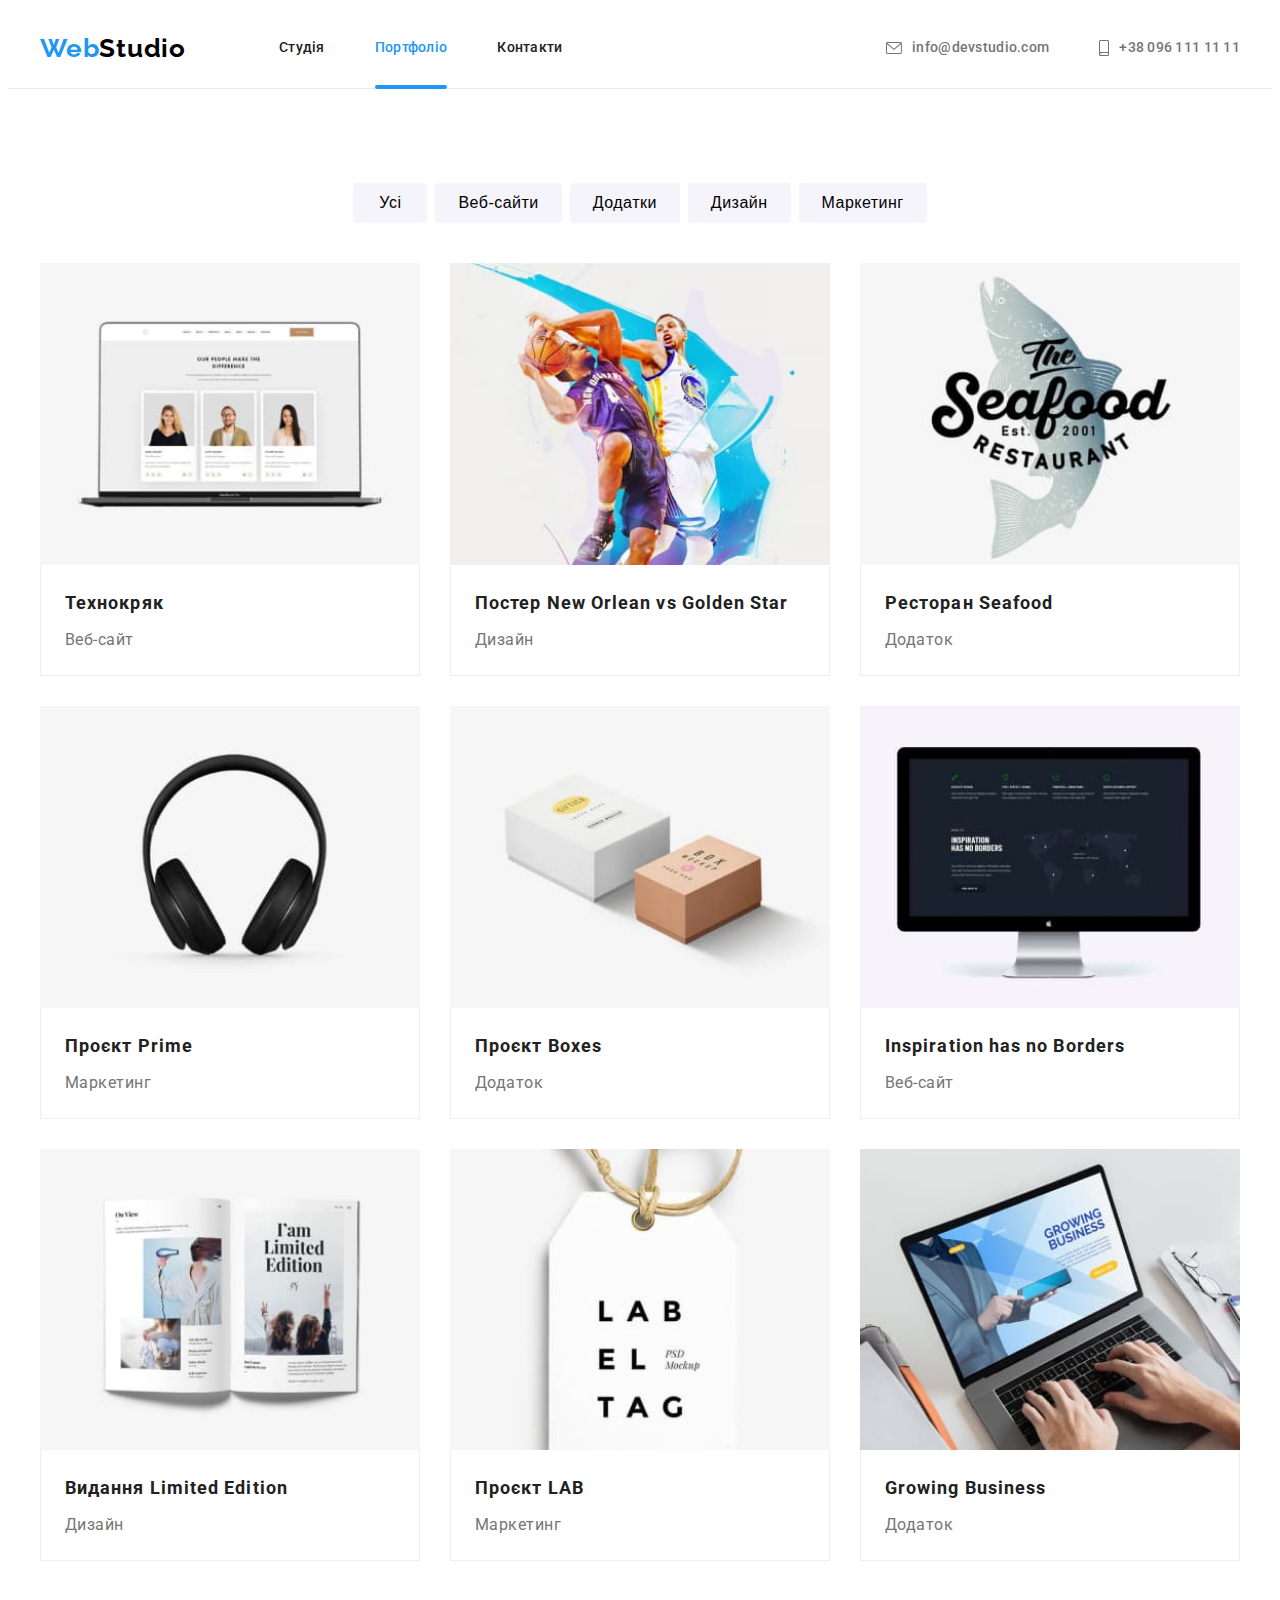
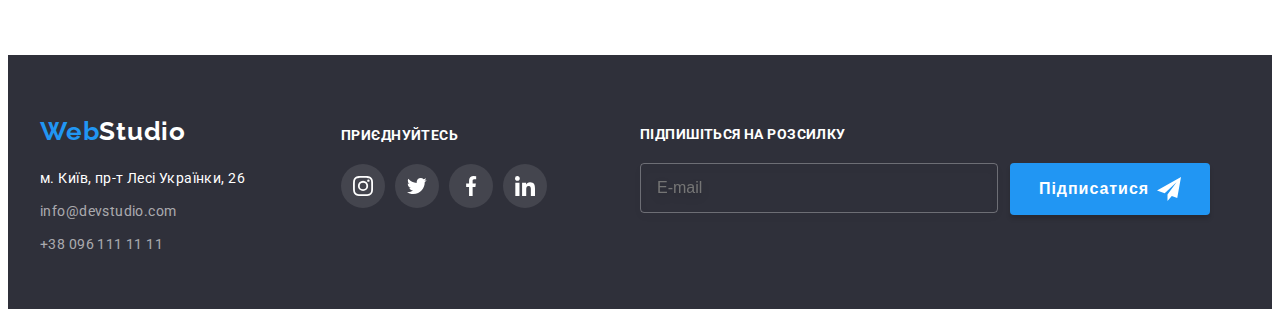
==== commit ac6a93b1: "fix footer and header( in adaptive too))" ====
--- a/portfolio.html
+++ b/portfolio.html
@@ -1,283 +1,296 @@
 <!DOCTYPE html>
 <html lang="uk">
-  <head>
-    <meta charset="UTF-8" />
-    <meta name="description" content="Портфоліо" />
-    <meta name="viewport" content="width=device-width, initial-scale=1.0" />
-    <link rel="preconnect" href="https://fonts.googleapis.com" />
-    <link rel="preconnect" href="https://fonts.gstatic.com" crossorigin />
-    <link href="https://fonts.googleapis.com/css2?family=Raleway:wght@700&family=Roboto:wght@400;500;700;900&display=swap" rel="stylesheet" />
-    <link
-      rel="stylesheet"
-      href="https://cdnjs.cloudflare.com/ajax/libs/modern-normalize/1.1.0/modern-normalize.min.css"
-      integrity="sha512-wpPYUAdjBVSE4KJnH1VR1HeZfpl1ub8YT/NKx4PuQ5NmX2tKuGu6U/JRp5y+Y8XG2tV+wKQpNHVUX03MfMFn9Q=="
-      crossorigin="anonymous"
-      referrerpolicy="no-referrer"
-    />
-    <link rel="stylesheet" href="./css/main.min.css" />
-    <title>Портфоліо</title>
-  </head>
-
-  <body>
-    <header class="header">
-      <div class="container header__flex">
-        <a class="nav-box__logo logo" href="./index.html"> Web<span class="nav-box__logo--remark logo">Studio</span> </a>
-        <div class="menu__content" data-menu>
-          <nav class="nav-box">
-            <ul class="list nav-box__list">
-              <li>
-                <a class="nav-box__link" href="./index.html">Студія</a>
-              </li>
-              <li>
-                <a class="nav-box__link current" href="./portfolio.html">Портфоліо</a>
-              </li>
-              <li>
-                <a class="nav-box__link" href="#">Контакти</a>
-              </li>
-            </ul>
-          </nav>
-          <ul class="list list-contact">
+
+<head>
+  <meta charset="UTF-8" />
+  <meta name="description" content="Портфоліо" />
+  <meta name="viewport" content="width=device-width, initial-scale=1.0" />
+  <link rel="preconnect" href="https://fonts.googleapis.com" />
+  <link rel="preconnect" href="https://fonts.gstatic.com" crossorigin />
+  <link href="https://fonts.googleapis.com/css2?family=Raleway:wght@700&family=Roboto:wght@400;500;700;900&display=swap"
+    rel="stylesheet" />
+  <link rel="stylesheet" href="https://cdnjs.cloudflare.com/ajax/libs/modern-normalize/1.1.0/modern-normalize.min.css"
+    integrity="sha512-wpPYUAdjBVSE4KJnH1VR1HeZfpl1ub8YT/NKx4PuQ5NmX2tKuGu6U/JRp5y+Y8XG2tV+wKQpNHVUX03MfMFn9Q=="
+    crossorigin="anonymous" referrerpolicy="no-referrer" />
+  <link rel="stylesheet" href="./css/main.min.css" />
+  <title>Портфоліо</title>
+</head>
+
+<body>
+  <header class="header">
+    <div class="container header__flex">
+      <a class="nav-box__logo logo" href="./index.html"> Web<span class="nav-box__logo--remark logo">Studio</span> </a>
+      <div class="menu__content" data-menu>
+        <nav class="nav-box">
+          <ul class="list nav-box__list">
             <li>
-              <a class="list-contact__item list-contact__item--mail" href="mailto:info@devstudio.com"
-                ><svg class="list-contact__icon" width="16" height="12">
-                  <use href="./images/icons.svg#icon-envelope"></use></svg
-                >info@devstudio.com</a
-              >
+              <a class="nav-box__link" href="./index.html">Студія</a>
             </li>
             <li>
-              <a class="list-contact__item list-contact__item--phone" href="tel:+380961111111"
-                ><svg class="list-contact__icon" width="10" height="16">
-                  <use href="./images/icons.svg#icon-smartphone"></use>
-                </svg>
-                +38 096 111 11 11
-              </a>
+              <a class="nav-box__link current" href="./portfolio.html">Портфоліо</a>
+            </li>
+            <li>
+              <a class="nav-box__link" href="#">Контакти</a>
             </li>
           </ul>
-
-          <ul class="header-socials list">
-            <li class="header-socials_item"><a class="header-socials__link" href="https://www.instagram.com/" target="_blank" aria-label="instagram">Instagram</a></li>
-            <li class="header-socials_item"><a href="https://twitter.com/" target="_blank" aria-label="twitter">Twitter</a></li>
-            <li class="header-socials_item"><a href="https://www.facebook.com/" target="_blank" aria-label="facebook">Facebook</a></li>
-            <li class="header-socials_item"><a href="https://www.linkedin.com/" target="_blank" aria-label="linkedin">Linkedin</a></li>
+        </nav>
+        <ul class="list list-contact">
+          <li>
+            <a class="list-contact__item list-contact__item--mail" href="mailto:info@devstudio.com"><svg
+                class="list-contact__icon" width="16" height="12">
+                <use href="./images/icons.svg#icon-envelope"></use>
+              </svg>info@devstudio.com</a>
+          </li>
+          <li>
+            <a class="list-contact__item list-contact__item--phone" href="tel:+380961111111"><svg
+                class="list-contact__icon" width="10" height="16">
+                <use href="./images/icons.svg#icon-smartphone"></use>
+              </svg>
+              +38 096 111 11 11
+            </a>
+          </li>
+        </ul>
+
+        <ul class="header-socials list">
+          <li class="header-socials_item"><a class="header-socials__link" href="https://www.instagram.com/"
+              target="_blank" aria-label="instagram">Instagram</a></li>
+          <li class="header-socials_item"><a href="https://twitter.com/" target="_blank"
+              aria-label="twitter">Twitter</a></li>
+          <li class="header-socials_item"><a href="https://www.facebook.com/" target="_blank"
+              aria-label="facebook">Facebook</a></li>
+          <li class="header-socials_item"><a href="https://www.linkedin.com/" target="_blank"
+              aria-label="linkedin">Linkedin</a></li>
+        </ul>
+      </div>
+      <button class="menu is-open" type="button" data-menu-button>
+        <svg class="menu__icon" width="24" height="16" aria-label="Мобільне меню">
+          <use class="menu__open" href="images/icons.svg#icon-close"></use>
+          <use class="menu__close" href="images/icons.svg#icon-menu"></use>
+        </svg>
+      </button>
+    </div>
+  </header>
+
+  <main>
+    <section class="filter section">
+      <div class="container">
+        <h1 class="filter__name visually-hidden">Портфоліо</h1>
+        <ul class="filter__list list">
+          <li class="item"><button class="filter__button filter__button--small" type="button">Усі</button></li>
+          <li class="item"><button class="filter__button" type="button">Веб-сайти</button></li>
+          <li class="item"><button class="filter__button" type="button">Додатки</button></li>
+          <li class="item"><button class="filter__button" type="button">Дизайн</button></li>
+          <li class="item"><button class="filter__button" type="button">Маркетинг</button></li>
+        </ul>
+        <ul class="projects__list list">
+          <li class="projects__item">
+            <a href="" class="projects__example">
+              <div class="project__img">
+                <img src="./images/technocrack.jpg" alt="Ноутбук" width="370" />
+                <p class="projects__overlay">
+                  Ресурс пропонує комплексні пропозиції з різним рівнем функціоналу та сервісів. Все це дозволить
+                  відвідувачу отримати вичерпні відомості про компанію чи приватну особу.
+                </p>
+              </div>
+              <div class="projects__content">
+                <h2 class="project__subtitle">Технокряк</h2>
+                <p class="project__text">Веб-сайт</p>
+              </div>
+            </a>
+          </li>
+          <li class="projects__item">
+            <a href="" class="projects__example">
+              <div class="project__img">
+                <img src="./images/novsgs.jpg" alt="Баскет-лого" width="370" />
+                <p class="projects__overlay">
+                  Exorcizamus te, omnis immundus spiritus, omnis satanica potestas, omnis incursio infernalis
+                  adversarii, omnis legio, omnis congregatio et secta diabolica
+                </p>
+              </div>
+              <div class="projects__content">
+                <h2 class="project__subtitle">Постер New Orlean vs Golden Star</h2>
+                <p class="project__text">Дизайн</p>
+              </div>
+            </a>
+          </li>
+          <li class="projects__item">
+            <a href="" class="projects__example">
+              <div class="project__img">
+                <img src="./images/seafood.jpg" alt="Риба-лого" width="370" />
+                <p class="projects__overlay">
+                  Exorcizamus te, omnis immundus spiritus, omnis satanica potestas, omnis incursio infernalis
+                  adversarii, omnis legio, omnis congregatio et secta diabolica
+                </p>
+              </div>
+              <div class="projects__content">
+                <h2 class="project__subtitle">Ресторан Seafood</h2>
+                <p class="project__text">Додаток</p>
+              </div>
+            </a>
+          </li>
+          <li class="projects__item">
+            <a href="" class="projects__example">
+              <div class="project__img">
+                <img src="./images/earphones.jpg" alt="Навушники" width="370" />
+                <p class="projects__overlay">
+                  Exorcizamus te, omnis immundus spiritus, omnis satanica potestas, omnis incursio infernalis
+                  adversarii, omnis legio, omnis congregatio et secta diabolica
+                </p>
+              </div>
+              <div class="projects__content">
+                <h2 class="project__subtitle">Проєкт Prime</h2>
+                <p class="project__text">Маркетинг</p>
+              </div>
+            </a>
+          </li>
+          <li class="projects__item">
+            <a href="" class="projects__example">
+              <div class="project__img">
+                <img src="./images/boxes.jpg" alt="Коробки" width="370" />
+                <p class="projects__overlay">
+                  Exorcizamus te, omnis immundus spiritus, omnis satanica potestas, omnis incursio infernalis
+                  adversarii, omnis legio, omnis congregatio et secta diabolica
+                </p>
+              </div>
+              <div class="projects__content">
+                <h2 class="project__subtitle">Проєкт Boxes</h2>
+                <p class="project__text">Додаток</p>
+              </div>
+            </a>
+          </li>
+          <li class="projects__item">
+            <a href="" class="projects__example">
+              <div class="project__img">
+                <img src="./images/noborders.jpg" alt="Моноблок" width="370" />
+                <p class="projects__overlay">
+                  Exorcizamus te, omnis immundus spiritus, omnis satanica potestas, omnis incursio infernalis
+                  adversarii, omnis legio, omnis congregatio et secta diabolica
+                </p>
+              </div>
+              <div class="projects__content">
+                <h2 class="project__subtitle">Inspiration has no Borders</h2>
+                <p class="project__text">Веб-сайт</p>
+              </div>
+            </a>
+          </li>
+          <li class="projects__item">
+            <a href="" class="projects__example">
+              <div class="project__img">
+                <img src="./images/limitededition.jpg" alt="Лімітовані журнали" width="370" />
+                <p class="projects__overlay">
+                  Exorcizamus te, omnis immundus spiritus, omnis satanica potestas, omnis incursio infernalis
+                  adversarii, omnis legio, omnis congregatio et secta diabolica
+                </p>
+              </div>
+              <div class="projects__content">
+                <h2 class="project__subtitle">Видання Limited Edition</h2>
+                <p class="project__text">Дизайн</p>
+              </div>
+            </a>
+          </li>
+          <li class="projects__item">
+            <a href="" class="projects__example">
+              <div class="project__img">
+                <img src="./images/lab.jpg" alt="Бирка лаб" width="370" />
+                <p class="projects__overlay">
+                  Exorcizamus te, omnis immundus spiritus, omnis satanica potestas, omnis incursio infernalis
+                  adversarii, omnis legio, omnis congregatio et secta diabolica
+                </p>
+              </div>
+              <div class="projects__content">
+                <h2 class="project__subtitle">Проєкт LAB</h2>
+                <p class="project__text">Маркетинг</p>
+              </div>
+            </a>
+          </li>
+          <li class="projects__item">
+            <a href="" class="projects__example">
+              <div class="project__img">
+                <img src="./images/growingbussiness.jpg" alt="Лептоп" width="370" />
+                <p class="projects__overlay">
+                  Exorcizamus te, omnis immundus spiritus, omnis satanica potestas, omnis incursio infernalis
+                  adversarii, omnis legio, omnis congregatio et secta diabolica
+                </p>
+              </div>
+
+              <div class="projects__content">
+                <h2 class="project__subtitle">Growing Business</h2>
+                <p class="project__text">Додаток</p>
+              </div>
+            </a>
+          </li>
+        </ul>
+      </div>
+    </section>
+  </main>
+
+  <footer class="footer">
+    <div class="container footer_flex">
+      <div class="footer-div">
+        <address class="address">
+          <a href="./index.html" class="footer_logo logo">Web<span class="footer_logo--white logo">Studio</span></a>
+          <ul class="address__list list">
+            <li class="address__item">
+              <a class="address__location" href="https://goo.gl/maps/CPtrU1FHBa2aNyZL9" target="_blank"
+                rel="noopener noreferrer nofollow">м. Київ, пр-т Лесі Українки, 26</a>
+            </li>
+            <li class="address__item">
+              <a class="address__mail" href="mailto:info@devstudio.com">info@devstudio.com</a>
+            </li>
+            <li class="address__item">
+              <a class="address__phone" href="tel:+380961111111"> +38 096 111 11 11 </a>
+            </li>
           </ul>
-        </div>
-        <button class="menu is-open" type="button" data-menu-button>
-          <svg class="menu__icon" width="24" height="16" aria-label="Мобільне меню">
-            <use class="menu__open" href="images/icons.svg#icon-close"></use>
-            <use class="menu__close" href="images/icons.svg#icon-menu"></use>
-          </svg>
-        </button>
-      </div>
-    </header>
-
-    <main>
-      <section class="filter section">
-        <div class="container">
-          <h1 class="filter__name visually-hidden">Портфоліо</h1>
-          <ul class="filter__list list">
-            <li class="item"><button class="filter__button filter__button--small" type="button">Усі</button></li>
-            <li class="item"><button class="filter__button" type="button">Веб-сайти</button></li>
-            <li class="item"><button class="filter__button" type="button">Додатки</button></li>
-            <li class="item"><button class="filter__button" type="button">Дизайн</button></li>
-            <li class="item"><button class="filter__button" type="button">Маркетинг</button></li>
-          </ul>
-          <ul class="projects__list list">
-            <li class="projects__item">
-              <a href="" class="projects__example">
-                <div class="project__img">
-                  <img src="./images/technocrack.jpg" alt="Ноутбук" width="370" />
-                  <p class="projects__overlay">
-                    Ресурс пропонує комплексні пропозиції з різним рівнем функціоналу та сервісів. Все це дозволить відвідувачу отримати вичерпні відомості про компанію чи приватну особу.
-                  </p>
-                </div>
-                <div class="projects__content">
-                  <h2 class="project__subtitle">Технокряк</h2>
-                  <p class="project__text">Веб-сайт</p>
-                </div>
-              </a>
-            </li>
-            <li class="projects__item">
-              <a href="" class="projects__example">
-                <div class="project__img">
-                  <img src="./images/novsgs.jpg" alt="Баскет-лого" width="370" />
-                  <p class="projects__overlay">
-                    Exorcizamus te, omnis immundus spiritus, omnis satanica potestas, omnis incursio infernalis adversarii, omnis legio, omnis congregatio et secta diabolica
-                  </p>
-                </div>
-                <div class="projects__content">
-                  <h2 class="project__subtitle">Постер New Orlean vs Golden Star</h2>
-                  <p class="project__text">Дизайн</p>
-                </div>
-              </a>
-            </li>
-            <li class="projects__item">
-              <a href="" class="projects__example">
-                <div class="project__img">
-                  <img src="./images/seafood.jpg" alt="Риба-лого" width="370" />
-                  <p class="projects__overlay">
-                    Exorcizamus te, omnis immundus spiritus, omnis satanica potestas, omnis incursio infernalis adversarii, omnis legio, omnis congregatio et secta diabolica
-                  </p>
-                </div>
-                <div class="projects__content">
-                  <h2 class="project__subtitle">Ресторан Seafood</h2>
-                  <p class="project__text">Додаток</p>
-                </div>
-              </a>
-            </li>
-            <li class="projects__item">
-              <a href="" class="projects__example">
-                <div class="project__img">
-                  <img src="./images/earphones.jpg" alt="Навушники" width="370" />
-                  <p class="projects__overlay">
-                    Exorcizamus te, omnis immundus spiritus, omnis satanica potestas, omnis incursio infernalis adversarii, omnis legio, omnis congregatio et secta diabolica
-                  </p>
-                </div>
-                <div class="projects__content">
-                  <h2 class="project__subtitle">Проєкт Prime</h2>
-                  <p class="project__text">Маркетинг</p>
-                </div>
-              </a>
-            </li>
-            <li class="projects__item">
-              <a href="" class="projects__example">
-                <div class="project__img">
-                  <img src="./images/boxes.jpg" alt="Коробки" width="370" />
-                  <p class="projects__overlay">
-                    Exorcizamus te, omnis immundus spiritus, omnis satanica potestas, omnis incursio infernalis adversarii, omnis legio, omnis congregatio et secta diabolica
-                  </p>
-                </div>
-                <div class="projects__content">
-                  <h2 class="project__subtitle">Проєкт Boxes</h2>
-                  <p class="project__text">Додаток</p>
-                </div>
-              </a>
-            </li>
-            <li class="projects__item">
-              <a href="" class="projects__example">
-                <div class="project__img">
-                  <img src="./images/noborders.jpg" alt="Моноблок" width="370" />
-                  <p class="projects__overlay">
-                    Exorcizamus te, omnis immundus spiritus, omnis satanica potestas, omnis incursio infernalis adversarii, omnis legio, omnis congregatio et secta diabolica
-                  </p>
-                </div>
-                <div class="projects__content">
-                  <h2 class="project__subtitle">Inspiration has no Borders</h2>
-                  <p class="project__text">Веб-сайт</p>
-                </div>
-              </a>
-            </li>
-            <li class="projects__item">
-              <a href="" class="projects__example">
-                <div class="project__img">
-                  <img src="./images/limitededition.jpg" alt="Лімітовані журнали" width="370" />
-                  <p class="projects__overlay">
-                    Exorcizamus te, omnis immundus spiritus, omnis satanica potestas, omnis incursio infernalis adversarii, omnis legio, omnis congregatio et secta diabolica
-                  </p>
-                </div>
-                <div class="projects__content">
-                  <h2 class="project__subtitle">Видання Limited Edition</h2>
-                  <p class="project__text">Дизайн</p>
-                </div>
-              </a>
-            </li>
-            <li class="projects__item">
-              <a href="" class="projects__example">
-                <div class="project__img">
-                  <img src="./images/lab.jpg" alt="Бирка лаб" width="370" />
-                  <p class="projects__overlay">
-                    Exorcizamus te, omnis immundus spiritus, omnis satanica potestas, omnis incursio infernalis adversarii, omnis legio, omnis congregatio et secta diabolica
-                  </p>
-                </div>
-                <div class="projects__content">
-                  <h2 class="project__subtitle">Проєкт LAB</h2>
-                  <p class="project__text">Маркетинг</p>
-                </div>
-              </a>
-            </li>
-            <li class="projects__item">
-              <a href="" class="projects__example">
-                <div class="project__img">
-                  <img src="./images/growingbussiness.jpg" alt="Лептоп" width="370" />
-                  <p class="projects__overlay">
-                    Exorcizamus te, omnis immundus spiritus, omnis satanica potestas, omnis incursio infernalis adversarii, omnis legio, omnis congregatio et secta diabolica
-                  </p>
-                </div>
-
-                <div class="projects__content">
-                  <h2 class="project__subtitle">Growing Business</h2>
-                  <p class="project__text">Додаток</p>
-                </div>
-              </a>
-            </li>
-          </ul>
-        </div>
-      </section>
-    </main>
-
-    <footer class="footer">
-      <div class="container footer_flex">
-        <div class="footer-div">
-          <a href="./index.html" class="footer_logo logo">Web<span class="footer_logo--white logo">Studio</span></a>
-          <address class="address">
-            <ul class="address__list list">
-              <li class="address__item">
-                <a class="address__location" href="https://goo.gl/maps/CPtrU1FHBa2aNyZL9" target="_blank" rel="noopener noreferrer nofollow">м. Київ, пр-т Лесі Українки, 26</a>
-              </li>
-              <li class="address__item">
-                <a class="address__mail" href="mailto:info@devstudio.com">info@devstudio.com</a>
-              </li>
-              <li class="address__item">
-                <a class="address__phone" href="tel:+380961111111"> +38 096 111 11 11 </a>
-              </li>
-            </ul>
-          </address>
-        </div>
+        </address>
+
         <section class="footer-socials section">
           <h2 class="footer-socials__name name">Приєднуйтесь</h2>
           <ul class="footer-socials__list list">
             <li class="footer-socials__item">
-              <a class="footer-socials__link" href="https://www.instagram.com/" target="_blank" aria-label="instagram"
-                ><svg class="footer-socials__icon" width="20" height="20">
-                  <use href="./images/icons.svg#icon-instagram"></use></svg
-              ></a>
-            </li>
-            <li class="footer-socials__item">
-              <a class="footer-socials__link" href="https://twitter.com/" target="_blank" aria-label="twitter"
-                ><svg class="footer-socials__icon" width="20" height="20">
-                  <use href="./images/icons.svg#icon-twitter"></use></svg
-              ></a>
-            </li>
-            <li class="footer-socials__item">
-              <a class="footer-socials__link" href="https://www.facebook.com/" target="_blank" aria-label="facebook"
-                ><svg class="footer-socials__icon" width="20" height="20">
-                  <use href="./images/icons.svg#icon-facebook"></use></svg
-              ></a>
-            </li>
-            <li class="footer-socials__item">
-              <a class="footer-socials__link" href="https://www.linkedin.com/" target="_blank" aria-label="linkedin"
-                ><svg class="footer-socials__icon" width="20" height="20">
-                  <use href="./images/icons.svg#icon-linkedin"></use></svg
-              ></a>
+              <a class="footer-socials__link" href="https://www.instagram.com/" target="_blank"
+                aria-label="instagram"><svg class="footer-socials__icon" width="20" height="20">
+                  <use href="./images/icons.svg#icon-instagram"></use>
+                </svg></a>
+            </li>
+            <li class="footer-socials__item">
+              <a class="footer-socials__link" href="https://twitter.com/" target="_blank" aria-label="twitter"><svg
+                  class="footer-socials__icon" width="20" height="20">
+                  <use href="./images/icons.svg#icon-twitter"></use>
+                </svg></a>
+            </li>
+            <li class="footer-socials__item">
+              <a class="footer-socials__link" href="https://www.facebook.com/" target="_blank"
+                aria-label="facebook"><svg class="footer-socials__icon" width="20" height="20">
+                  <use href="./images/icons.svg#icon-facebook"></use>
+                </svg></a>
+            </li>
+            <li class="footer-socials__item">
+              <a class="footer-socials__link" href="https://www.linkedin.com/" target="_blank"
+                aria-label="linkedin"><svg class="footer-socials__icon" width="20" height="20">
+                  <use href="./images/icons.svg#icon-linkedin"></use>
+                </svg></a>
             </li>
           </ul>
         </section>
-        <section class="subscribe section">
-          <h2 class="subscribe__name name">Підпишіться на розсилку</h2>
-          <form class="subscribe__form">
-            <label>
-              <input type="email" name="e-mail" placeholder="E-mail" />
-            </label>
-            <button class="subscribe__button" type="submit">
-              Підписатися
-              <svg class="subscribe__icon" width="24px" height="24">
-                <use href="./images/icons.svg#icon-telegram"></use>
-              </svg>
-            </button>
-          </form>
-        </section>
       </div>
-    </footer>
-
-    <script src="./js/menu.js"></script>
-  </body>
-</html>
+      <section class="subscribe section">
+        <h2 class="subscribe__name name">Підпишіться на розсилку</h2>
+        <form class="subscribe__form">
+          <label>
+            <input type="email" name="e-mail" placeholder="E-mail" />
+          </label>
+          <button class="subscribe__button" type="submit">
+            Підписатися
+            <svg class="subscribe__icon" width="24px" height="24">
+              <use href="./images/icons.svg#icon-telegram"></use>
+            </svg>
+          </button>
+        </form>
+      </section>
+    </div>
+  </footer>
+
+  <script src="./js/menu.js"></script>
+</body>
+
+</html>--- a/css/main.min.css
+++ b/css/main.min.css
@@ -1 +1 @@
-:root{--primary-text-color: #212121;--title-text-color: #757575;--button-color: #FFFFFF;--accent-color: #2196F3;--contact-color: rgba(255, 255, 255, 0.6);--filter-color: #F5F4FA;--main-background: #2F303A;--hero-background: #F5F4FA;--icon-color: #AFB1B8}body{font-family:"Roboto",sans-serif;background:#fff;color:var(--primary-text-color)}body.overflow{overflow:hidden}img{display:block;width:100%;height:auto}a{text-decoration:none}h1,h2,h3{margin:0}p{margin:0}.container{padding-left:15px;padding-right:15px;margin-left:auto;margin-right:auto}@media screen and (min-width: 480px){.container .container{width:480px}}@media screen and (min-width: 768px){.container .container{width:768px}}@media screen and (min-width: 1200px){.container .container{width:1200px}}.section{padding-top:60px;padding-bottom:60px}@media screen and (min-width: 1200px){.section .section{padding-top:94px;padding-bottom:94px}}.list{list-style:none;margin:0;padding-left:0}.logo{font-family:"Raleway";font-weight:700;font-size:26px;padding:16px 0;line-height:1.19;letter-spacing:.03em;color:var(--accent-color)}@media screen and (min-width: 768px){.logo{padding:0}}.secondary-name{margin-bottom:50px;font-weight:700;font-size:36px;line-height:1.16;text-align:center;letter-spacing:.03em}.name{margin-bottom:20px;font-weight:700;font-size:14px;line-height:1.14;align-items:center;letter-spacing:.03em;text-transform:uppercase;color:var(--button-color)}.visually-hidden{position:absolute;white-space:nowrap;width:1px;height:1px;overflow:hidden;border:0;padding:0;clip:rect(0 0 0 0);-webkit-clip-path:inset(50%);clip-path:inset(50%);margin:-1px}.header{position:relative;border-bottom:1px solid #ececec}.header__flex{display:flex;align-items:center}.nav-box{align-items:center}.nav-box__logo--remark{margin-right:93px;color:#000}.nav-box__list{padding-top:48px}@media screen and (max-width: 767px){.nav-box__list{display:flex;flex-direction:column;gap:32px}}@media screen and (min-width: 768px){.nav-box__list{padding-top:0;display:flex;gap:50px}}.nav-box__link{display:inline-block;font-size:40px;line-height:1.17;letter-spacing:.02em;color:var(--primary-text-color);transition:color 250ms cubic-bezier(0.4, 0, 0.2, 1)}.nav-box__link:hover,.nav-box__link:focus{color:var(--accent-color)}@media screen and (min-width: 768px){.nav-box__link{padding-top:32px;padding-bottom:32px;margin-bottom:0;font-weight:500;font-size:14px;line-height:1.14;letter-spacing:.02em}}.current{color:var(--accent-color);position:relative}@media screen and (min-width: 768px){.current::after{content:"";position:absolute;display:inline-block;left:0px;bottom:-1px;width:100%;height:4px;background-color:var(--accent-color);border-radius:2px}}@media screen and (min-width: 1200px){.current::after{content:"";position:absolute;display:inline-block;left:0px;bottom:-1px;width:100%;height:4px;background-color:var(--accent-color);border-radius:2px}}@media screen and (max-width: 767px){.list-contact{margin-top:auto;margin-bottom:64px;display:flex;flex-direction:column;gap:32px}}@media screen and (min-width: 768px)and (max-width: 1199px){.list-contact{margin-left:auto;display:flex;flex-direction:column;gap:10px}}@media screen and (min-width: 1200px){.list-contact{margin-left:auto;display:flex;gap:50px}}.list-contact__item{display:flex;align-items:center;font-weight:500;font-size:14px;line-height:1.14;letter-spacing:.02em;color:var(--title-text-color);transition:color 250ms cubic-bezier(0.4, 0, 0.2, 1)}.list-contact__item:hover,.list-contact__item:focus{color:var(--accent-color)}@media screen and (max-width: 768px){.list-contact__item--phone{font-size:34px;line-height:1.17}.list-contact__item--mail{font-size:24px;line-height:1.16}}@media screen and (min-width: 768px){.list-contact__item{margin-bottom:0px}}@media screen and (min-width: 1200px){.list-contact__item{margin-bottom:0}}.list-contact__icon{display:none;fill:var(--title-text-color);transition:fill 250ms cubic-bezier(0.4, 0, 0.2, 1)}.list-contact__icon:hover,.list-contact__icon:focus{color:var(--accent-color)}@media screen and (min-width: 768px){.list-contact__icon{display:block;margin-right:10px;fill:var(--title-text-color);transition:fill 250ms cubic-bezier(0.4, 0, 0.2, 1)}.list-contacts__item:hover .list-contact__icon,.list-contacts__item:focus .list-contact__icon{fill:var(--accent-color)}}@media screen and (min-width: 1200px){.list-contact__icon{display:block;margin-right:10px;fill:var(--title-text-color);transition:fill 250ms cubic-bezier(0.4, 0, 0.2, 1)}.list-contacts__item:hover .list-contact__icon,.list-contacts__item:focus .list-contact__icon{fill:var(--accent-color)}}.header-socials{padding-bottom:48px;display:flex;width:100%;flex-wrap:wrap;font-weight:500;font-size:18px;line-height:1.22;letter-spacing:.02em;gap:10px;color:#2196f3}@media screen and (min-width: 768px){.header-socials{display:none}}.header-socials_item:not(:last-child){border-right:1px solid rgba(33,33,33,.2);padding-right:10px}.menu{position:absolute;margin-left:auto;width:40px;height:40px;top:50%;right:10px;transform:translateY(-50%);background-color:var(--button-color);border:none;z-index:100}@media screen and (min-width: 768px){.menu{display:none}}.menu__close{width:40px;height:40px;z-index:100}.menu__close{display:none}.is-open .menu__close{display:block}.menu.is-open .menu__open{display:none}.menu__content{background-color:var(--button-color);height:100vh}@media screen and (min-width: 768px){.menu__content{height:100%;display:flex;align-items:center;width:100%}}.is-open.menu__content{display:flex;flex-direction:column;transform:translateX(0)}@media screen and (max-width: 768px){.menu__content{display:none;position:absolute;padding-left:40px;width:100%;left:0;top:0}}.hero{margin:auto;padding:118px 0px;max-width:1600px;background-image:linear-gradient(to right, rgba(47, 48, 58, 0.4), rgba(47, 48, 58, 0.4)),url(../images/hero.jpg);background-repeat:no-repeat,no-repeat;background-size:cover,cover;background-position:center,center;text-align:center}@media screen and (min-width: 1200px){.hero{padding:200px 0px}}.hero__tagline{margin:auto;margin-bottom:30px;width:100%;font-weight:900;font-size:26px;line-height:1.61;text-align:center;letter-spacing:.06em;text-transform:uppercase;color:var(--button-color)}@media screen and (min-width: 480px){.hero__tagline{width:360px}}@media screen and (min-width: 1200px){.hero__tagline{width:696px;font-weight:900;font-size:44px;line-height:1.36}}.hero__button{padding:10px 22px;display:inline-block;width:200px;font-weight:700;font-size:16px;line-height:1.87;letter-spacing:.06em;color:var(--button-color);background-color:var(--accent-color);border-radius:4px;cursor:pointer;border:1px solid rgba(0,0,0,0);transition:background-color 250ms cubic-bezier(0.4, 0, 0.2, 1)}.hero__button:hover,.hero__button:focus{background-color:#188ce8}@media screen and (min-width: 1200px){.hero__button{width:216px}}.features-section{padding-bottom:60px}@media screen and (min-width: 1200px){.features-section{padding-bottom:0}}@media screen and (min-width: 768px){.features-section__list{display:flex;flex-wrap:wrap;gap:30px}}@media screen and (min-width: 1200px){.features-section__list{display:flex;gap:30px}}.features-section__title{margin-bottom:10px;font-weight:700;text-align:center;font-size:14px;line-height:1.14;letter-spacing:.03em;text-transform:uppercase}@media screen and (min-width: 768px){.features-section__title{text-align:start}}@media screen and (min-width: 1200px){.features-section__title{text-align:start}}.features-section__box{margin-bottom:30px;display:flex;justify-content:center;align-items:center;height:120px;background-color:var(--hero-background)}.features-section__text{font-size:14px;line-height:1.71;letter-spacing:.03em;color:var(--title-text-color)}.features-section__item{margin-bottom:30px}@media screen and (min-width: 768px){.features-section__item{flex-basis:calc((100% - 30px)/2);margin-bottom:0}}@media screen and (min-width: 1200px){.features-section__item{flex-basis:calc((100% - 90px)/4);margin-bottom:0}}.specialization__list{display:flex}.specialization__text{position:absolute;display:flex;bottom:0px;width:100%;height:70px;align-items:center;justify-content:center;font-weight:700;font-size:14px;line-height:1.14;letter-spacing:.03em;text-transform:uppercase;color:var(--button-color);background:rgba(47,48,58,.8)}.specialization__item{flex-basis:calc((100% - 60px)/3);margin-right:30px;position:relative}.specialization__item:last-child{margin-right:0}@media screen and (max-width: 1200px){.specialization{display:none}}.team{background-color:var(--hero-background)}@media screen and (min-width: 768px){.team__list{display:flex;flex-wrap:wrap;gap:30px}}@media screen and (min-width: 1200px){.team__list{display:flex;gap:30px}}.team__developer{padding-top:30px;padding-bottom:10px;font-weight:500;font-size:16px;line-height:1.18;text-align:center;letter-spacing:.03em}.team__position{margin-bottom:16px;font-size:16px;line-height:1.18;text-align:center;letter-spacing:.03em;color:var(--title-text-color)}.team__item{margin-bottom:30px;background-color:var(--button-color);box-shadow:0px 1px 3px rgba(0,0,0,.12),0px 1px 1px rgba(0,0,0,.14),0px 2px 1px rgba(0,0,0,.2);border-radius:0px 0px 4px 4px}@media screen and (min-width: 768px){.team__item{margin-bottom:0;flex-basis:calc((100% - 30px)/2)}}@media screen and (min-width: 1200px){.team__item{margin-bottom:0;flex-basis:calc((100% - 90px)/4)}}.socials{display:flex;justify-content:center}.socials__link{display:flex;width:44px;height:44px;justify-content:center;align-items:center;background-color:var(--button-color);border-radius:50%;box-shadow:none;transition:background-color 250ms cubic-bezier(0.4, 0, 0.2, 1)}.socials__link:hover,.socials__link:focus{cursor:pointer;background-color:var(--accent-color)}.socials__item{margin-bottom:30px;margin-right:10px}.socials__item:last-child{margin-right:0}.socials__icon{fill:var(--icon-color);transition:fill 250ms cubic-bezier(0.4, 0, 0.2, 1)}.socials__link:hover .socials__icon,.socials__link:focus .socials__icon{fill:var(--button-color)}.clients{text-align:center}.clients__list{display:flex;flex-wrap:wrap;gap:30px}.clients__link{display:flex;height:92px;flex-basis:calc((100% - 30px)/2);gap:30px;justify-content:center;align-items:center;border:1px solid #afb1b8;border-radius:4px;transition:border 250ms cubic-bezier(0.4, 0, 0.2, 1)}@media screen and (min-width: 768px){.clients__link{flex-basis:calc((100% - 60px)/3)}}@media screen and (min-width: 1200px){.clients__link{flex-basis:calc((100% - 150px)/6)}}.clients__link:last-child{margin-right:0}.clients__link:hover,.clients__link:focus{cursor:pointer;border:1px solid var(--accent-color)}.clients__icon{fill:var(--icon-color);transition:fill 250ms cubic-bezier(0.4, 0, 0.2, 1)}.clients__link:hover .clients__icon,.clients__link:focus .clients__icon{fill:var(--accent-color)}.filter__name{padding-bottom:30px;font-weight:900;font-size:44px;line-height:1.36;text-align:center;letter-spacing:.06em;text-transform:uppercase;color:var(--primary-text-color)}.filter__list{margin-bottom:50px;gap:8px;row-gap:15px;display:flex;flex-wrap:wrap;justify-content:flex-start;margin-bottom:40px}@media screen and (min-width: 750px){.filter__list{justify-content:center}}.filter__button{font-weight:500;font-size:16px;line-height:1.62;text-align:center;letter-spacing:.03em;cursor:pointer;background-color:var(--filter-color);border-radius:4px;padding:6px 22px;border:1px solid rgba(0,0,0,0);transition:background-color 250ms cubic-bezier(0.4, 0, 0.2, 1),color 250ms cubic-bezier(0.4, 0, 0.2, 1),box-shadow 250ms cubic-bezier(0.4, 0, 0.2, 1)}.filter__button--small{padding:6px 25px}.filter__button:hover,.filter__button:focus{color:var(--button-color);background-color:var(--accent-color);box-shadow:0px 3px 1px rgba(0,0,0,.1),0px 1px 2px rgba(0,0,0,.08),0px 2px 2px rgba(0,0,0,.12)}@media screen and (min-width: 768px){.projects__list{display:flex;flex-wrap:wrap;gap:30px}}.projects__item{margin-bottom:30px;flex-basis:calc((100% - 60px)/3);background:var(--button-color);transition:box-shadow 250ms cubic-bezier(0.4, 0, 0.2, 1)}@media screen and (min-width: 768px){.projects__item{margin-bottom:0;flex-basis:calc((100% - 30px)/2)}}@media screen and (min-width: 1200px){.projects__item{flex-basis:calc((100% - 60px)/3)}}.projects__item:hover,.projects__item:focus{box-shadow:0px 1px 1px rgba(0,0,0,.12),0px 4px 4px rgba(0,0,0,.06),1px 4px 6px rgba(0,0,0,.16)}.projects__item:hover+.projects__example,.projects__item:focus+.projects__example{box-shadow:0px 1px 1px rgba(0,0,0,.12),0px 4px 4px rgba(0,0,0,.06),1px 4px 6px rgba(0,0,0,.16)}.project__img{position:relative;overflow:hidden}.projects__overlay{position:absolute;display:flex;bottom:-100%;height:100%;padding-left:24px;padding-right:24px;align-items:center;justify-content:center;font-size:18px;line-height:1.55;letter-spacing:.03em;color:var(--button-color);background:rgba(33,150,243,.9);opacity:0;transition:250ms cubic-bezier(0.4, 0, 0.2, 1);transform:translateY(0)}.projects__example:hover .projects__overlay,.projects__example:focus .projects__overlay{opacity:1;transform:translateY(-100%)}.projects__content{border-right:1px solid #eee;border-bottom:1px solid #eee;border-left:1px solid #eee}.project__subtitle{padding-top:20px;padding-bottom:4px;padding-left:24px;font-weight:700;font-size:18px;line-height:2;letter-spacing:.06em;color:var(--primary-text-color)}.project__text{padding-bottom:20px;padding-left:24px;font-size:16px;line-height:1.87;letter-spacing:.03em;color:var(--title-text-color)}.footer{background-color:var(--main-background)}@media screen and (min-width: 1200px){.footer_flex{display:flex;align-items:center}}@media screen and (min-width: 1200px){.footer{justify-content:center}}.footer_logo--white{margin-bottom:20px;color:var(--button-color);display:inline-block}.footer-div{padding-top:60px;justify-content:center;text-align:center}@media screen and (min-width: 1200px){.footer-div{margin-right:70px;padding-top:0;text-align:left}}.address{padding-top:60px;display:block;font-style:normal;text-align:center;font-size:14px;line-height:1.71;letter-spacing:.03em}@media screen and (min-width: 768px){.address{justify-content:center}}@media screen and (min-width: 1200px){.address{padding-top:0;margin-right:70px;width:231px;text-align:start}}.address__item{margin-bottom:9px}.address__item:last-child{margin-bottom:0px}.address__location{color:var(--button-color);transition:color 250ms cubic-bezier(0.4, 0, 0.2, 1)}.address__location:hover,.address__location:focus{color:var(--accent-color)}.address__mail{color:var(--contact-color);transition:color 250ms cubic-bezier(0.4, 0, 0.2, 1)}.address__mail:hover,.address__mail:focus{color:var(--accent-color)}.address__phone{color:var(--contact-color);transition:color 250ms cubic-bezier(0.4, 0, 0.2, 1)}.address__phone:hover,.address__phone:focus{color:var(--accent-color)}.footer-socials{text-align:center;justify-content:center;padding-top:60px;padding-bottom:0px}@media screen and (min-width: 1200px){.footer-socials{margin-right:93px;padding-top:72px;padding-bottom:100px}}.footer-socials__icon{display:flex;fill:var(--button-color)}.footer-socials__list{justify-content:center;display:flex}.footer-socials__item{margin-right:10px}.footer-socials__item:last-child{margin-right:0}.footer-socials__link{display:flex;width:44px;height:44px;justify-content:center;fill:var(--button-color);align-items:center;background:rgba(255,255,255,.1);border-radius:50%;transition:background-color 250ms cubic-bezier(0.4, 0, 0.2, 1)}.footer-socials__link:hover,.footer-socials__link:focus{cursor:pointer;background-color:var(--accent-color)}.subscribe{text-align:center}@media screen and (min-width: 1200px){.subscribe{padding-top:72px;text-align:start}}.subscribe::-moz-placeholder{font-size:16px;line-height:1.25;display:flex;align-items:center;letter-spacing:.03em;color:rgba(255,255,255,.6)}.subscribe:-ms-input-placeholder{font-size:16px;line-height:1.25;display:flex;align-items:center;letter-spacing:.03em;color:rgba(255,255,255,.6)}.subscribe::placeholder{font-size:16px;line-height:1.25;display:flex;align-items:center;letter-spacing:.03em;color:rgba(255,255,255,.6)}.subscribe__button{margin:0;position:relative;width:200px;padding:10px 62px 10px 28px;font-weight:700;font-size:16px;line-height:30px;letter-spacing:.06em;color:#fff;background:var(--accent-color);box-shadow:0px 4px 4px rgba(0,0,0,.15);border-radius:4px;border:1px solid rgba(0,0,0,0);cursor:pointer;transition:background-color 250ms cubic-bezier(0.4, 0, 0.2, 1)}.subscribe__button:hover,.subscribe__button:focus{background-color:#188ce8}.subscribe__icon{position:absolute;top:13px;right:28px}@media screen and (min-width: 768px){.subscribe__form{margin:auto;justify-content:center;max-width:450px}}@media screen and (min-width: 1200px){.subscribe__form{display:flex}}.subscribe__form input{margin-bottom:20px;box-sizing:border-box;margin-right:12px;padding-left:16px;width:100%;height:50px;font-size:16px;line-height:1.25;color:var(--button-color);border:1px solid rgba(255,255,255,.3);filter:drop-shadow(0px 4px 4px rgba(0, 0, 0, 0.15));border-radius:4px;background:rgba(0,0,0,0)}@media screen and (min-width: 768px){.subscribe__form input{max-width:450px}}@media screen and (min-width: 1200px){.subscribe__form input{margin-bottom:0;width:358px}}.subscribe__form input:focus{outline:none}@media screen and (min-width: 1200px){.container{width:1200px}}.backdrop{position:fixed;top:0;left:0;width:100%;height:100%;background-color:rgba(0,0,0,.2);z-index:101}.backdrop__button{position:absolute;top:8px;right:8px;display:flex;width:30px;height:30px;justify-content:center;align-items:center;background:#fff;border:1px solid rgba(0,0,0,.1);border-radius:50%;transition:250ms cubic-bezier(0.4, 0, 0.2, 1)}.backdrop__button:hover,.backdrop__button:focus{cursor:pointer;fill:var(--accent-color)}.backdrop__icon{fill:var(--primary-text-color)}.backdrop__button:hover .backdrop__icon,.backdrop__button:focus .backdrop__icon{fill:var(--accent-color)}.is-hidden{opacity:0;pointer-events:none;transition:opacity 250ms cubic-bezier(0.4, 0, 0.2, 1)}.is-hidden .modal{transform:translate(-50%, -50%) scale(0)}.modal{position:absolute;top:50%;left:50%;width:528px;background:var(--button-color);box-shadow:0px 1px 3px rgba(0,0,0,.12),0px 1px 1px rgba(0,0,0,.14),0px 2px 1px rgba(0,0,0,.2);opacity:1;border-radius:4px;transform:translate(-50%, -50%) scale(1);transition:transform 250ms cubic-bezier(0.4, 0, 0.2, 1)}@media screen and (min-width: 450px){.modal{width:450px}}@media screen and (min-width: 1200px){.modal{width:528px}}.form{width:100%;padding:40px 0}.form__title{margin-bottom:12px;padding-right:39px;padding-left:41px;font-weight:700;font-size:20px;line-height:1.15;text-align:center;letter-spacing:.03em}@media screen and (max-width: 1200px){.form__title{line-height:1.5}}.form__send{margin:auto;padding:10px 52px;font-weight:700;font-size:16px;line-height:1.87;display:flex;align-items:center;text-align:center;letter-spacing:.06em;background-color:var(--accent-color);color:var(--button-color);box-shadow:0px 4px 4px rgba(0,0,0,.15);border-radius:4px;border:1px solid rgba(0,0,0,0);transition:250ms cubic-bezier(0.4, 0, 0.2, 1)}.form__send:hover,.form__send:focus{cursor:pointer;background-color:#188ce8}.form-element{position:relative;display:flex;flex-direction:column;padding:0 40px;margin-bottom:10px;font-style:normal;font-size:12px;line-height:1.16;letter-spacing:.01em;color:var(--title-text-color)}.form-element__icon{position:absolute;display:flex;bottom:11px;left:52px;width:18px;height:18px;justify-content:center;align-items:center;transition:250ms cubic-bezier(0.4, 0, 0.2, 1)}.form-element label{margin-bottom:4px;font-size:14px;line-height:1.64;color:var(--primary-text-color)}.form-element input{padding-left:42px;width:100%;height:40px;font-size:16px;border:1px solid rgba(33,33,33,.2);border-radius:4px;transition:250ms cubic-bezier(0.4, 0, 0.2, 1)}.form-element input:hover,.form-element input:focus{border:1px solid var(--accent-color);outline:none}.form-element input:hover+.form-element__icon,.form-element input:focus+.form-element__icon{fill:#188ce8}.form-comment{display:flex;flex-direction:column;margin-bottom:20px;padding:0 40px;font-size:12px;line-height:1.16;letter-spacing:.01em;color:var(--title-text-color)}.form-comment label{margin-bottom:4px;font-size:14px;line-height:1.64;color:var(--primary-text-color)}.form-comment textarea{padding:12px 16px;width:100%;height:120px;font-weight:400;font-size:12px;line-height:1.16;letter-spacing:.01em;border:1px solid rgba(33,33,33,.2);border-radius:4px;transition:250ms cubic-bezier(0.4, 0, 0.2, 1)}.form-comment textarea:hover,.form-comment textarea:focus{border:1px solid var(--accent-color);outline:none}.form-comment textarea::-moz-placeholder{font-size:12px;line-height:1.16;letter-spacing:.01em;color:rgba(117,117,117,.5)}.form-comment textarea:-ms-input-placeholder{font-size:12px;line-height:1.16;letter-spacing:.01em;color:rgba(117,117,117,.5)}.form-comment textarea::placeholder{font-size:12px;line-height:1.16;letter-spacing:.01em;color:rgba(117,117,117,.5)}.form-checkbox{display:flex;align-items:center;justify-content:center;padding-right:40px;padding-left:40px;margin-bottom:30px;font-style:normal;font-size:12px;line-height:1.16;letter-spacing:.01em;color:var(--title-text-color)}@media screen and (min-width: 1200px){.form-checkbox{padding-right:51px;padding-left:52px}}.form-checkbox label{display:flex;align-items:center;justify-content:center;font-size:12px;line-height:1.16;letter-spacing:.03em;color:var(--title-text-color)}@media screen and (min-width: 1200px){.form-checkbox label{font-size:14px;line-height:1.71}}.form-checkbox__checkmark{display:inline-block;margin-right:8px;width:16px;height:15px;background-color:var(--button-color);border:2px solid var(--primary-text-color);border-radius:2px}.form-checkbox__contract{margin-left:5px;font-size:12px;line-height:1.16;letter-spacing:.03em;-webkit-text-decoration-line:underline;text-decoration-line:underline;color:var(--accent-color)}@media screen and (min-width: 1200px){.form-checkbox__contract{font-size:14px;line-height:1.71}}.form-checkbox input{-webkit-appearance:none;-moz-appearance:none;appearance:none}.form-checkbox input:checked+.form-checkbox__checkmark{background-color:var(--accent-color);border-color:rgba(0,0,0,0);background-image:url(../images/v.svg);background-repeat:no-repeat;background-size:contain;background-origin:border-box;background-position:center}/*# sourceMappingURL=main.min.css.map */+:root{--primary-text-color: #212121;--title-text-color: #757575;--button-color: #FFFFFF;--accent-color: #2196F3;--contact-color: rgba(255, 255, 255, 0.6);--filter-color: #F5F4FA;--main-background: #2F303A;--hero-background: #F5F4FA;--icon-color: #AFB1B8}body{font-family:"Roboto",sans-serif;background:#fff;color:var(--primary-text-color)}body.overflow{overflow:hidden}img{display:block;width:100%;height:auto}a{text-decoration:none}h1,h2,h3{margin:0}p{margin:0}.container{padding-left:15px;padding-right:15px;margin:auto}@media screen and (min-width: 480px){.container{width:480px}}@media screen and (min-width: 768px){.container{width:768px}}@media screen and (min-width: 1200px){.container{width:1200px}}.section{padding-top:60px;padding-bottom:60px}@media screen and (min-width: 1200px){.section{padding-top:94px;padding-bottom:94px}}.list{list-style:none;margin:0;padding-left:0}.logo{font-family:"Raleway";font-weight:700;font-size:26px;padding:16px 0;line-height:1.19;letter-spacing:.03em;color:var(--accent-color)}@media screen and (min-width: 768px){.logo{padding:0}}.secondary-name{margin-bottom:50px;font-weight:700;font-size:36px;line-height:1.16;text-align:center;letter-spacing:.03em}.name{margin-bottom:20px;font-weight:700;font-size:14px;line-height:1.14;align-items:center;letter-spacing:.03em;text-transform:uppercase;color:var(--button-color)}.visually-hidden{position:absolute;white-space:nowrap;width:1px;height:1px;overflow:hidden;border:0;padding:0;clip:rect(0 0 0 0);-webkit-clip-path:inset(50%);clip-path:inset(50%);margin:-1px}.header{position:relative;border-bottom:1px solid #ececec}.header__flex{display:flex;align-items:center}.nav-box{align-items:center}.nav-box__logo--remark{margin-right:93px;color:#000}.nav-box__list{padding-top:48px}@media screen and (max-width: 767px){.nav-box__list{display:flex;flex-direction:column;gap:32px}}@media screen and (min-width: 768px){.nav-box__list{padding-top:0;display:flex;gap:50px}}.nav-box__link{display:inline-block;font-size:40px;line-height:1.17;letter-spacing:.02em;color:var(--primary-text-color);transition:color 250ms cubic-bezier(0.4, 0, 0.2, 1)}.nav-box__link:hover,.nav-box__link:focus{color:var(--accent-color)}@media screen and (min-width: 768px){.nav-box__link{padding-top:32px;padding-bottom:32px;margin-bottom:0;font-weight:500;font-size:14px;line-height:1.14;letter-spacing:.02em}}.current{color:var(--accent-color);position:relative}@media screen and (min-width: 768px){.current::after{content:"";position:absolute;display:inline-block;left:0px;bottom:-1px;width:100%;height:4px;background-color:var(--accent-color);border-radius:2px}}@media screen and (min-width: 1200px){.current::after{content:"";position:absolute;display:inline-block;left:0px;bottom:-1px;width:100%;height:4px;background-color:var(--accent-color);border-radius:2px}}@media screen and (max-width: 767px){.list-contact{margin-top:auto;margin-bottom:64px;display:flex;flex-direction:column;gap:32px}}@media screen and (min-width: 768px)and (max-width: 1199px){.list-contact{margin-left:auto;display:flex;flex-direction:column;gap:10px}}@media screen and (min-width: 1200px){.list-contact{margin-left:auto;display:flex;gap:50px}}.list-contact__item{display:flex;align-items:center;font-weight:500;font-size:14px;line-height:1.14;letter-spacing:.02em;transition:color 250ms cubic-bezier(0.4, 0, 0.2, 1)}.list-contact__item:hover,.list-contact__item:focus{color:var(--accent-color)}@media screen and (max-width: 767px){.list-contact__item--phone{font-size:34px;line-height:1.17;color:var(--accent-color)}.list-contact__item--mail{color:var(--title-text-color);font-size:24px;line-height:1.16}}@media screen and (min-width: 768px){.list-contact__item{color:var(--title-text-color);margin-bottom:0px}}.list-contact__icon{display:none}@media screen and (min-width: 768px){.list-contact__icon{display:block;margin-right:10px;fill:var(--title-text-color);transition:fill 250ms cubic-bezier(0.4, 0, 0.2, 1)}.list-contacts__item:hover .list-contact__icon,.list-contacts__item:focus .list-contact__icon{fill:var(--accent-color)}}@media screen and (min-width: 1200px){.list-contact__icon{display:block;margin-right:10px;fill:var(--title-text-color);transition:fill 250ms cubic-bezier(0.4, 0, 0.2, 1)}.list-contacts__item:hover .list-contact__icon,.list-contacts__item:focus .list-contact__icon{fill:var(--accent-color)}}.header-socials{padding-bottom:48px;display:flex;width:100%;flex-wrap:wrap;font-weight:500;font-size:18px;line-height:1.22;letter-spacing:.02em;gap:10px}.header-socials__link{color:var(--accent-color)}@media screen and (min-width: 768px){.header-socials{display:none}}.header-socials_item:not(:last-child){border-right:1px solid rgba(33,33,33,.2);padding-right:10px}.menu{position:absolute;margin-left:auto;width:40px;height:40px;top:10px;right:10px;background-color:var(--button-color);border:none;z-index:100}@media screen and (min-width: 768px){.menu{display:none}}.is-open .menu{position:fixed}.menu__close{z-index:100}.menu__close{display:none}.is-open .menu__close{display:block}.menu.is-open .menu__open{display:none}.menu__content{background-color:var(--button-color);height:100vh;z-index:1}@media screen and (min-width: 768px){.menu__content{height:100%;display:flex;align-items:center;width:100%}}.is-open.menu__content{display:flex;flex-direction:column;transform:translateX(0);overflow:auto}@media screen and (max-width: 767px){.menu__content{display:none;position:fixed;padding-left:40px;width:100%;left:0;top:0}}.hero{margin:auto;padding:118px 0px;max-width:1600px;background-image:linear-gradient(to right, rgba(47, 48, 58, 0.4), rgba(47, 48, 58, 0.4)),url(../images/hero.jpg);background-repeat:no-repeat,no-repeat;background-size:cover,cover;background-position:center,center;text-align:center}@media screen and (min-width: 1200px){.hero{padding:200px 0px}}.hero__tagline{margin:auto;margin-bottom:30px;width:100%;font-weight:900;font-size:26px;line-height:1.61;text-align:center;letter-spacing:.06em;text-transform:uppercase;color:var(--button-color)}@media screen and (min-width: 480px){.hero__tagline{width:360px}}@media screen and (min-width: 1200px){.hero__tagline{width:696px;font-weight:900;font-size:44px;line-height:1.36}}.hero__button{padding:10px 22px;display:inline-block;width:200px;font-weight:700;font-size:16px;line-height:1.87;letter-spacing:.06em;color:var(--button-color);background-color:var(--accent-color);border-radius:4px;cursor:pointer;border:1px solid rgba(0,0,0,0);transition:background-color 250ms cubic-bezier(0.4, 0, 0.2, 1)}.hero__button:hover,.hero__button:focus{background-color:#188ce8}@media screen and (min-width: 1200px){.hero__button{width:216px}}.features-section{padding-bottom:60px}@media screen and (min-width: 1200px){.features-section{padding-bottom:0}}@media screen and (min-width: 768px){.features-section__list{display:flex;flex-wrap:wrap;gap:30px}}@media screen and (min-width: 1200px){.features-section__list{display:flex;gap:30px}}.features-section__title{margin-bottom:10px;font-weight:700;text-align:center;font-size:14px;line-height:1.14;letter-spacing:.03em;text-transform:uppercase}@media screen and (min-width: 768px){.features-section__title{text-align:start}}@media screen and (min-width: 1200px){.features-section__title{text-align:start}}.features-section__box{margin-bottom:30px;display:flex;justify-content:center;align-items:center;height:120px;background-color:var(--hero-background)}.features-section__text{font-size:14px;line-height:1.71;letter-spacing:.03em;color:var(--title-text-color)}.features-section__item{margin-bottom:30px}@media screen and (min-width: 768px){.features-section__item{flex-basis:calc((100% - 30px)/2);margin-bottom:0}}@media screen and (min-width: 1200px){.features-section__item{flex-basis:calc((100% - 90px)/4);margin-bottom:0}}.specialization__list{display:flex}.specialization__text{position:absolute;display:flex;bottom:0px;width:100%;height:70px;align-items:center;justify-content:center;font-weight:700;font-size:14px;line-height:1.14;letter-spacing:.03em;text-transform:uppercase;color:var(--button-color);background:rgba(47,48,58,.8)}.specialization__item{flex-basis:calc((100% - 60px)/3);margin-right:30px;position:relative}.specialization__item:last-child{margin-right:0}@media screen and (max-width: 1200px){.specialization{display:none}}.team{background-color:var(--hero-background)}@media screen and (min-width: 768px){.team__list{display:flex;flex-wrap:wrap;gap:30px}}@media screen and (min-width: 1200px){.team__list{display:flex;gap:30px}}.team__developer{padding-top:30px;padding-bottom:10px;font-weight:500;font-size:16px;line-height:1.18;text-align:center;letter-spacing:.03em}.team__position{margin-bottom:16px;font-size:16px;line-height:1.18;text-align:center;letter-spacing:.03em;color:var(--title-text-color)}.team__item{margin-bottom:30px;background-color:var(--button-color);box-shadow:0px 1px 3px rgba(0,0,0,.12),0px 1px 1px rgba(0,0,0,.14),0px 2px 1px rgba(0,0,0,.2);border-radius:0px 0px 4px 4px}@media screen and (min-width: 768px){.team__item{margin-bottom:0;flex-basis:calc((100% - 30px)/2)}}@media screen and (min-width: 1200px){.team__item{margin-bottom:0;flex-basis:calc((100% - 90px)/4)}}.socials{display:flex;justify-content:center}.socials__link{display:flex;width:44px;height:44px;justify-content:center;align-items:center;background-color:var(--button-color);border-radius:50%;box-shadow:none;transition:background-color 250ms cubic-bezier(0.4, 0, 0.2, 1)}.socials__link:hover,.socials__link:focus{cursor:pointer;background-color:var(--accent-color)}.socials__item{margin-bottom:30px;margin-right:10px}.socials__item:last-child{margin-right:0}.socials__icon{fill:var(--icon-color);transition:fill 250ms cubic-bezier(0.4, 0, 0.2, 1)}.socials__link:hover .socials__icon,.socials__link:focus .socials__icon{fill:var(--button-color)}.clients{text-align:center}.clients__list{display:flex;flex-wrap:wrap;gap:30px}.clients__link{display:flex;height:92px;flex-basis:calc((100% - 30px)/2);gap:30px;justify-content:center;align-items:center;border:1px solid #afb1b8;border-radius:4px;transition:border 250ms cubic-bezier(0.4, 0, 0.2, 1)}@media screen and (min-width: 768px){.clients__link{flex-basis:calc((100% - 60px)/3)}}@media screen and (min-width: 1200px){.clients__link{flex-basis:calc((100% - 150px)/6)}}.clients__link:last-child{margin-right:0}.clients__link:hover,.clients__link:focus{cursor:pointer;border:1px solid var(--accent-color)}.clients__icon{fill:var(--icon-color);transition:fill 250ms cubic-bezier(0.4, 0, 0.2, 1)}.clients__link:hover .clients__icon,.clients__link:focus .clients__icon{fill:var(--accent-color)}.filter__name{padding-bottom:30px;font-weight:900;font-size:44px;line-height:1.36;text-align:center;letter-spacing:.06em;text-transform:uppercase;color:var(--primary-text-color)}.filter__list{margin-bottom:50px;gap:8px;row-gap:15px;display:flex;flex-wrap:wrap;justify-content:flex-start;margin-bottom:40px}@media screen and (min-width: 750px){.filter__list{justify-content:center}}.filter__button{font-weight:500;font-size:16px;line-height:1.62;text-align:center;letter-spacing:.03em;cursor:pointer;background-color:var(--filter-color);border-radius:4px;padding:6px 22px;border:1px solid rgba(0,0,0,0);transition:background-color 250ms cubic-bezier(0.4, 0, 0.2, 1),color 250ms cubic-bezier(0.4, 0, 0.2, 1),box-shadow 250ms cubic-bezier(0.4, 0, 0.2, 1)}.filter__button--small{padding:6px 25px}.filter__button:hover,.filter__button:focus{color:var(--button-color);background-color:var(--accent-color);box-shadow:0px 3px 1px rgba(0,0,0,.1),0px 1px 2px rgba(0,0,0,.08),0px 2px 2px rgba(0,0,0,.12)}@media screen and (min-width: 768px){.projects__list{display:flex;flex-wrap:wrap;gap:30px}}.projects__item{margin-bottom:30px;flex-basis:calc((100% - 60px)/3);background:var(--button-color);transition:box-shadow 250ms cubic-bezier(0.4, 0, 0.2, 1)}@media screen and (min-width: 768px){.projects__item{margin-bottom:0;flex-basis:calc((100% - 30px)/2)}}@media screen and (min-width: 1200px){.projects__item{flex-basis:calc((100% - 60px)/3)}}.projects__item:hover,.projects__item:focus{box-shadow:0px 1px 1px rgba(0,0,0,.12),0px 4px 4px rgba(0,0,0,.06),1px 4px 6px rgba(0,0,0,.16)}.projects__item:hover+.projects__example,.projects__item:focus+.projects__example{box-shadow:0px 1px 1px rgba(0,0,0,.12),0px 4px 4px rgba(0,0,0,.06),1px 4px 6px rgba(0,0,0,.16)}.project__img{position:relative;overflow:hidden}.menu.is-open .project__img{opacity:0}.projects__overlay{position:absolute;display:flex;bottom:-100%;height:100%;padding-left:24px;padding-right:24px;align-items:center;justify-content:center;font-size:18px;line-height:1.55;letter-spacing:.03em;color:var(--button-color);background:rgba(33,150,243,.9);opacity:0;transition:250ms cubic-bezier(0.4, 0, 0.2, 1);transform:translateY(0)}.projects__example:hover .projects__overlay,.projects__example:focus .projects__overlay{opacity:1;transform:translateY(-100%)}.projects__content{border-right:1px solid #eee;border-bottom:1px solid #eee;border-left:1px solid #eee}.project__subtitle{padding-top:20px;padding-bottom:4px;padding-left:24px;font-weight:700;font-size:18px;line-height:2;letter-spacing:.06em;color:var(--primary-text-color)}.project__text{padding-bottom:20px;padding-left:24px;font-size:16px;line-height:1.87;letter-spacing:.03em;color:var(--title-text-color)}.footer{background-color:var(--main-background)}@media screen and (min-width: 1200px){.footer_flex{display:flex;align-items:center}}@media screen and (min-width: 1200px){.footer{justify-content:center}}.footer_logo--white{margin-bottom:20px;color:var(--button-color);display:inline-block}.footer-div{padding-top:60px;justify-content:center;text-align:center}@media screen and (min-width: 768px){.footer-div{display:flex}}@media screen and (min-width: 1200px){.footer-div{padding-top:0;text-align:left}}.address{margin-top:60px;display:block;font-style:normal;text-align:center;font-size:14px;line-height:1.71;letter-spacing:.03em}@media screen and (min-width: 768px){.address{justify-content:center;margin-right:165px}}@media screen and (min-width: 1200px){.address{padding-top:0;margin-right:70px;width:231px;text-align:start}}.address__item{margin-bottom:9px}.address__item:last-child{margin-bottom:0px}.address__location{color:var(--button-color);transition:color 250ms cubic-bezier(0.4, 0, 0.2, 1)}.address__location:hover,.address__location:focus{color:var(--accent-color)}.address__mail{color:var(--contact-color);transition:color 250ms cubic-bezier(0.4, 0, 0.2, 1)}.address__mail:hover,.address__mail:focus{color:var(--accent-color)}.address__phone{color:var(--contact-color);transition:color 250ms cubic-bezier(0.4, 0, 0.2, 1)}.address__phone:hover,.address__phone:focus{color:var(--accent-color)}.footer-socials{justify-content:center;padding-top:60px;padding-bottom:0px}@media(max-width: 767px){.footer-socials{text-align:center}}@media screen and (min-width: 1200px){.footer-socials{margin-right:93px;padding-top:72px;padding-bottom:100px}}.footer-socials__icon{display:flex;fill:var(--button-color)}.footer-socials__list{justify-content:center;display:flex}.footer-socials__item{margin-right:10px}.footer-socials__item:last-child{margin-right:0}.footer-socials__link{display:flex;width:44px;height:44px;justify-content:center;fill:var(--button-color);align-items:center;background:rgba(255,255,255,.1);border-radius:50%;transition:background-color 250ms cubic-bezier(0.4, 0, 0.2, 1)}.footer-socials__link:hover,.footer-socials__link:focus{cursor:pointer;background-color:var(--accent-color)}.subscribe{text-align:center}@media screen and (min-width: 1200px){.subscribe{padding-top:72px;text-align:start}}.subscribe::-moz-placeholder{font-size:16px;line-height:1.25;display:flex;align-items:center;letter-spacing:.03em;color:rgba(255,255,255,.6)}.subscribe:-ms-input-placeholder{font-size:16px;line-height:1.25;display:flex;align-items:center;letter-spacing:.03em;color:rgba(255,255,255,.6)}.subscribe::placeholder{font-size:16px;line-height:1.25;display:flex;align-items:center;letter-spacing:.03em;color:rgba(255,255,255,.6)}.subscribe__button{margin:0;position:relative;width:200px;padding:10px 62px 10px 28px;font-weight:700;font-size:16px;line-height:30px;letter-spacing:.06em;color:#fff;background:var(--accent-color);box-shadow:0px 4px 4px rgba(0,0,0,.15);border-radius:4px;border:1px solid rgba(0,0,0,0);cursor:pointer;transition:background-color 250ms cubic-bezier(0.4, 0, 0.2, 1)}.subscribe__button:hover,.subscribe__button:focus{background-color:#188ce8}.subscribe__icon{position:absolute;top:13px;right:28px}@media screen and (min-width: 768px){.subscribe__form{margin:auto;justify-content:center;max-width:450px}}@media screen and (min-width: 1200px){.subscribe__form{display:flex;max-width:570px}}.subscribe__form input{margin-bottom:20px;box-sizing:border-box;margin-right:12px;padding-left:16px;width:100%;height:50px;font-size:16px;line-height:1.25;color:var(--button-color);border:1px solid rgba(255,255,255,.3);filter:drop-shadow(0px 4px 4px rgba(0, 0, 0, 0.15));border-radius:4px;background:rgba(0,0,0,0)}@media screen and (min-width: 768px){.subscribe__form input{max-width:450px}}@media screen and (min-width: 1200px){.subscribe__form input{margin-bottom:0;width:358px}}.subscribe__form input:focus{outline:none}@media screen and (min-width: 1200px){.container{width:1200px}}.backdrop{position:fixed;top:0;left:0;width:100%;height:100%;background-color:rgba(0,0,0,.2);z-index:101}.backdrop__button{position:absolute;top:8px;right:8px;display:flex;width:30px;height:30px;justify-content:center;align-items:center;background:#fff;border:1px solid rgba(0,0,0,.1);border-radius:50%;transition:250ms cubic-bezier(0.4, 0, 0.2, 1)}.backdrop__button:hover,.backdrop__button:focus{cursor:pointer;fill:var(--accent-color)}.backdrop__icon{fill:var(--primary-text-color)}.backdrop__button:hover .backdrop__icon,.backdrop__button:focus .backdrop__icon{fill:var(--accent-color)}.is-hidden{opacity:0;pointer-events:none;transition:opacity 250ms cubic-bezier(0.4, 0, 0.2, 1)}.is-hidden .modal{transform:translate(-50%, -50%) scale(0)}.modal{position:absolute;top:50%;left:50%;width:528px;background:var(--button-color);box-shadow:0px 1px 3px rgba(0,0,0,.12),0px 1px 1px rgba(0,0,0,.14),0px 2px 1px rgba(0,0,0,.2);opacity:1;border-radius:4px;transform:translate(-50%, -50%) scale(1);transition:transform 250ms cubic-bezier(0.4, 0, 0.2, 1)}@media screen and (min-width: 450px){.modal{width:450px}}@media screen and (min-width: 1200px){.modal{width:528px}}.form{width:100%;padding:40px 0}.form__title{margin-bottom:12px;padding-right:39px;padding-left:41px;font-weight:700;font-size:20px;line-height:1.15;text-align:center;letter-spacing:.03em}@media screen and (max-width: 1199px){.form__title{line-height:1.5}}.form__send{margin:auto;padding:10px 52px;font-weight:700;font-size:16px;line-height:1.87;display:flex;align-items:center;text-align:center;letter-spacing:.06em;background-color:var(--accent-color);color:var(--button-color);box-shadow:0px 4px 4px rgba(0,0,0,.15);border-radius:4px;border:1px solid rgba(0,0,0,0);transition:250ms cubic-bezier(0.4, 0, 0.2, 1)}.form__send:hover,.form__send:focus{cursor:pointer;background-color:#188ce8}.form-element{position:relative;display:flex;flex-direction:column;padding:0 40px;margin-bottom:10px;font-style:normal;font-size:12px;line-height:1.16;letter-spacing:.01em;color:var(--title-text-color)}.form-element__icon{position:absolute;display:flex;bottom:11px;left:52px;width:18px;height:18px;justify-content:center;align-items:center;transition:250ms cubic-bezier(0.4, 0, 0.2, 1)}.form-element label{margin-bottom:4px}.form-element input{padding-left:42px;width:100%;height:40px;font-size:16px;border:1px solid rgba(33,33,33,.2);border-radius:4px;transition:250ms cubic-bezier(0.4, 0, 0.2, 1)}.form-element input:hover,.form-element input:focus{border:1px solid var(--accent-color);outline:none}.form-element input:hover+.form-element__icon,.form-element input:focus+.form-element__icon{fill:#188ce8}.form-comment{display:flex;flex-direction:column;margin-bottom:20px;padding:0 40px;font-size:12px;line-height:1.16;letter-spacing:.01em;color:var(--title-text-color)}.form-comment label{margin-bottom:4px}.form-comment textarea{padding:12px 16px;width:100%;height:120px;font-weight:400;font-size:16px;border:1px solid rgba(33,33,33,.2);border-radius:4px;transition:250ms cubic-bezier(0.4, 0, 0.2, 1)}.form-comment textarea:hover,.form-comment textarea:focus{border:1px solid var(--accent-color);outline:none}.form-comment textarea::-moz-placeholder{font-size:12px;line-height:1.16;letter-spacing:.01em;color:rgba(117,117,117,.5)}.form-comment textarea:-ms-input-placeholder{font-size:12px;line-height:1.16;letter-spacing:.01em;color:rgba(117,117,117,.5)}.form-comment textarea::placeholder{font-size:12px;line-height:1.16;letter-spacing:.01em;color:rgba(117,117,117,.5)}.form-checkbox{display:flex;align-items:center;justify-content:center;padding-right:40px;padding-left:40px;margin-bottom:30px;font-style:normal;font-size:12px;line-height:1.16;letter-spacing:.01em;color:var(--title-text-color)}@media screen and (min-width: 1200px){.form-checkbox{padding-right:51px;padding-left:52px}}.form-checkbox label{display:flex;align-items:center;justify-content:center;font-size:12px;line-height:1.16;letter-spacing:.03em;color:var(--title-text-color)}@media screen and (min-width: 1200px){.form-checkbox label{font-size:14px;line-height:1.71}}.form-checkbox__checkmark{display:inline-block;margin-right:8px;width:16px;height:15px;background-color:var(--button-color);border:2px solid var(--primary-text-color);border-radius:2px}.form-checkbox__contract{margin-left:5px;font-size:12px;line-height:1.16;letter-spacing:.03em;-webkit-text-decoration-line:underline;text-decoration-line:underline;color:var(--accent-color)}@media screen and (min-width: 1200px){.form-checkbox__contract{font-size:14px;line-height:1.71}}.form-checkbox input{-webkit-appearance:none;-moz-appearance:none;appearance:none}.form-checkbox input:checked+.form-checkbox__checkmark{background-color:var(--accent-color);border-color:rgba(0,0,0,0);background-image:url(../images/v.svg);background-repeat:no-repeat;background-size:contain;background-origin:border-box;background-position:center}/*# sourceMappingURL=main.min.css.map */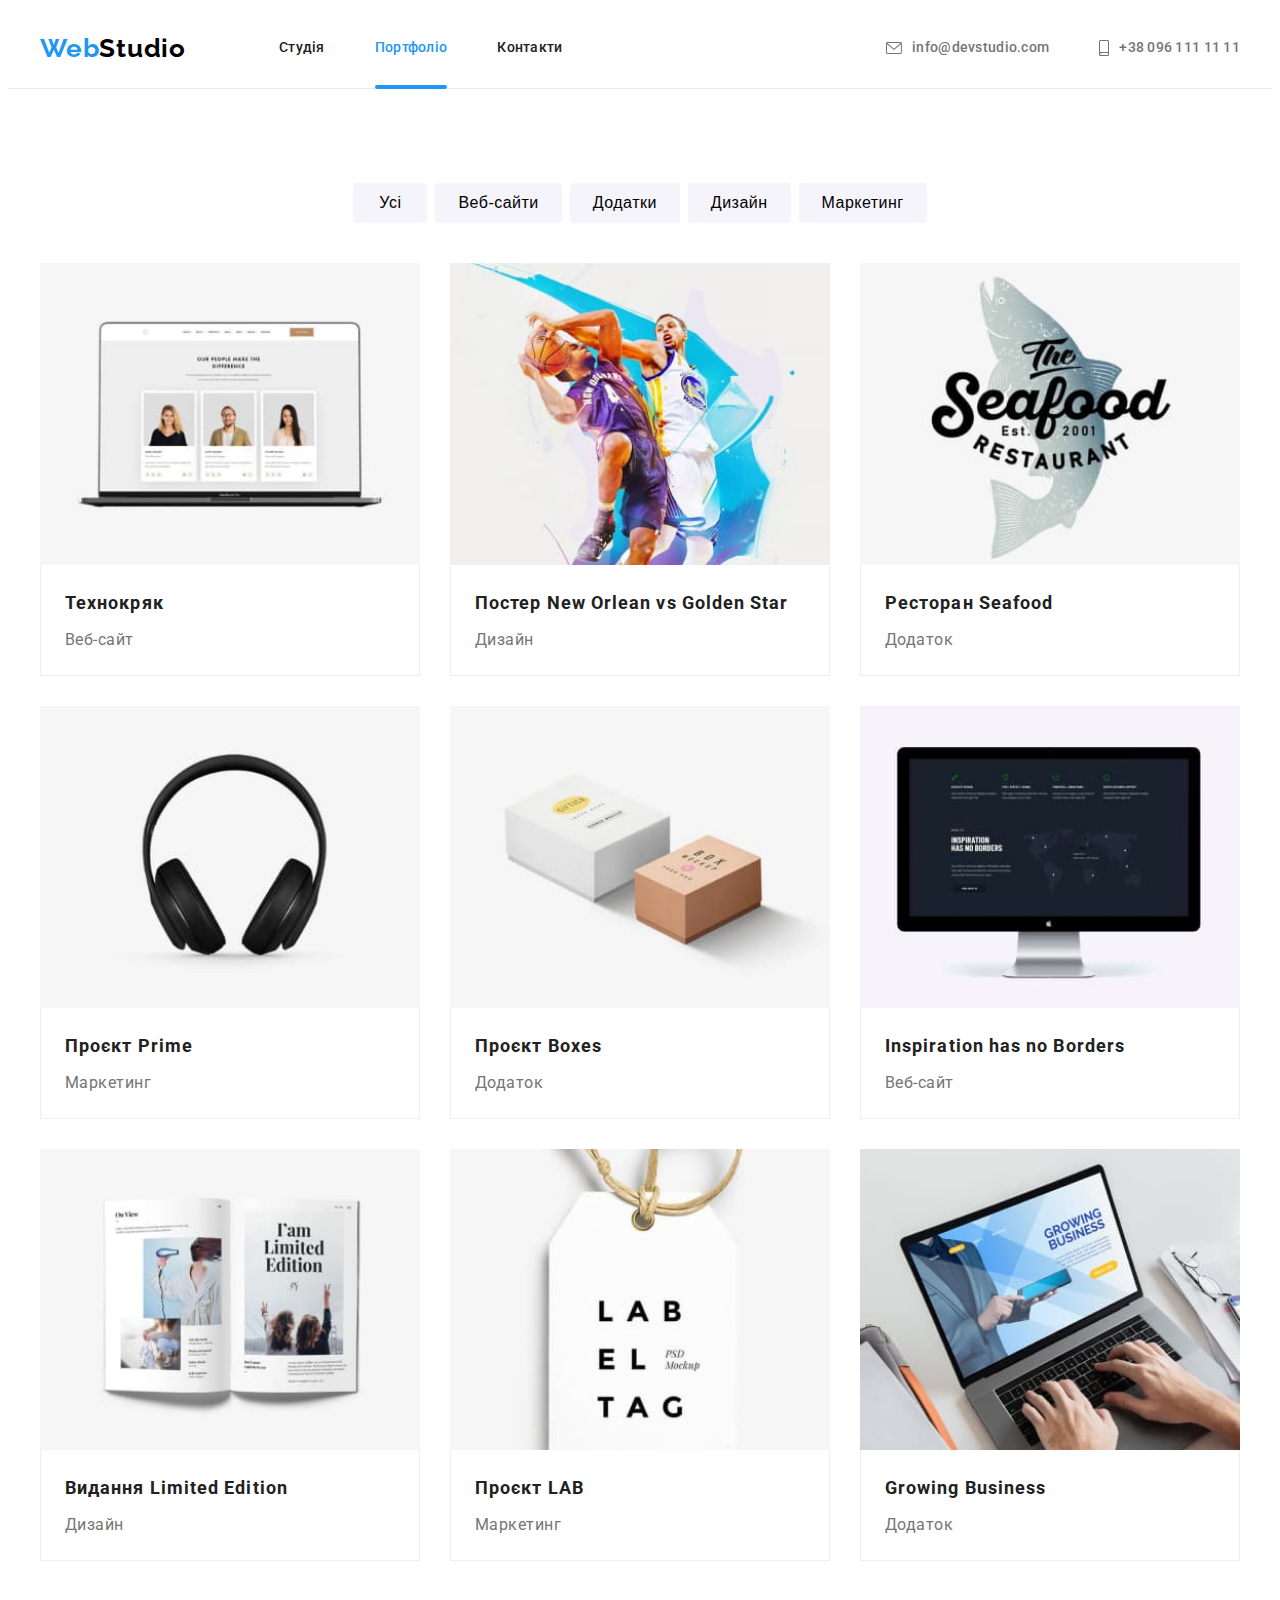
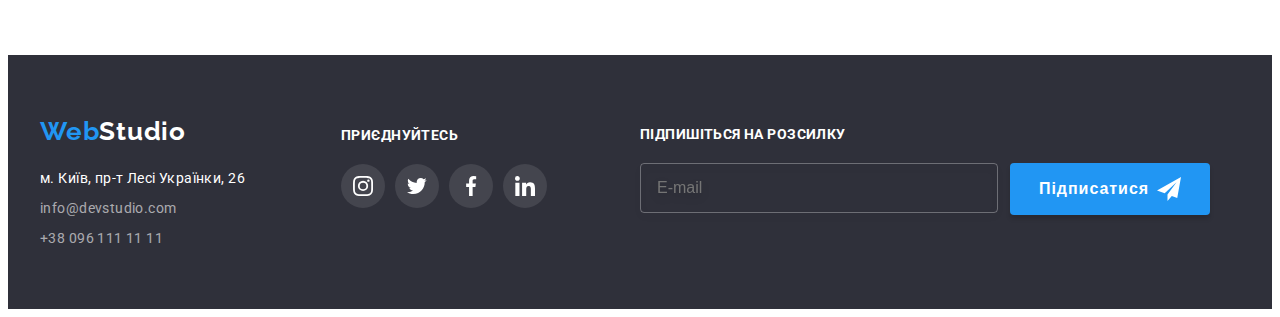
==== commit db7f32f2: "fix" ====
--- a/portfolio.html
+++ b/portfolio.html
@@ -86,7 +86,12 @@
           <li class="projects__item">
             <a href="" class="projects__example">
               <div class="project__img">
-                <img src="./images/technocrack.jpg" alt="Ноутбук" width="370" />
+                <picture>
+                  <source srcset="./images/technocrack.jpg" media="(min-width: 1200px)">
+                  <source srcset="./images/adaptive/techno-354.jpg" media="(min-width: 768px)">
+                  <source srcset="./images/adaptive/techno-450.jpg" media="(min-width: 480px)" />
+                  <img src="./images/technocrack.jpg" alt="Ноутбук" width="370" />
+                </picture>
                 <p class="projects__overlay">
                   Ресурс пропонує комплексні пропозиції з різним рівнем функціоналу та сервісів. Все це дозволить
                   відвідувачу отримати вичерпні відомості про компанію чи приватну особу.
@@ -101,7 +106,12 @@
           <li class="projects__item">
             <a href="" class="projects__example">
               <div class="project__img">
-                <img src="./images/novsgs.jpg" alt="Баскет-лого" width="370" />
+                <picture>
+                  <source srcset="./images/novsgs.jpg" media="(min-width: 1200px)">
+                  <source srcset="./images/adaptive/basket-354.jpg" media="(min-width: 768px)">
+                  <source srcset="./images/adaptive/basket-450.jpg" media="(min-width: 480px)" />
+                  <img src="./images/novsgs.jpg" alt="Баскет-лого" width="370" />
+                </picture>
                 <p class="projects__overlay">
                   Exorcizamus te, omnis immundus spiritus, omnis satanica potestas, omnis incursio infernalis
                   adversarii, omnis legio, omnis congregatio et secta diabolica
@@ -116,7 +126,12 @@
           <li class="projects__item">
             <a href="" class="projects__example">
               <div class="project__img">
-                <img src="./images/seafood.jpg" alt="Риба-лого" width="370" />
+                <picture>
+                  <source srcset="./images/seafood.jpg" media="(min-width: 1200px)">
+                  <source srcset="./images/adaptive/seafood-354.jpg" media="(min-width: 768px)">
+                  <source srcset="./images/adaptive/seafood-450.jpg" media="(min-width: 480px)" />
+                  <img src="./images/seafood.jpg" alt="Риба-лого" width="370" />
+                </picture>
                 <p class="projects__overlay">
                   Exorcizamus te, omnis immundus spiritus, omnis satanica potestas, omnis incursio infernalis
                   adversarii, omnis legio, omnis congregatio et secta diabolica
@@ -131,7 +146,12 @@
           <li class="projects__item">
             <a href="" class="projects__example">
               <div class="project__img">
-                <img src="./images/earphones.jpg" alt="Навушники" width="370" />
+                <picture>
+                  <source srcset="./images/earphones.jpg" media="(min-width: 1200px)">
+                  <source srcset="./images/adaptive/prime-354.jpg" media="(min-width: 768px)">
+                  <source srcset="./images/adaptive/prime-450.jpg" media="(min-width: 480px)" />
+                  <img src="./images/earphones.jpg" alt="Навушники" width="370" />
+                </picture>
                 <p class="projects__overlay">
                   Exorcizamus te, omnis immundus spiritus, omnis satanica potestas, omnis incursio infernalis
                   adversarii, omnis legio, omnis congregatio et secta diabolica
@@ -146,7 +166,12 @@
           <li class="projects__item">
             <a href="" class="projects__example">
               <div class="project__img">
-                <img src="./images/boxes.jpg" alt="Коробки" width="370" />
+                <picture>
+                  <source srcset="./images/boxes.jpg" media="(min-width: 1200px)">
+                  <source srcset="./images/adaptive/box-354.jpg" media="(min-width: 768px)">
+                  <source srcset="./images/adaptive/box-450.jpg" media="(min-width: 480px)" />
+                  <img src="./images/boxes.jpg" alt="Коробки" width="370" />
+                </picture>
                 <p class="projects__overlay">
                   Exorcizamus te, omnis immundus spiritus, omnis satanica potestas, omnis incursio infernalis
                   adversarii, omnis legio, omnis congregatio et secta diabolica
@@ -161,7 +186,12 @@
           <li class="projects__item">
             <a href="" class="projects__example">
               <div class="project__img">
-                <img src="./images/noborders.jpg" alt="Моноблок" width="370" />
+                <picture>
+                  <source srcset="./images/noborders.jpg" media="(min-width: 1200px)">
+                  <source srcset="./images/adaptive/borders-354.jpg" media="(min-width: 768px)">
+                  <source srcset="./images/adaptive/borders-450.jpg" media="(min-width: 480px)" />
+                  <img src="./images/noborders.jpg" alt="Моноблок" width="370" />
+                </picture>
                 <p class="projects__overlay">
                   Exorcizamus te, omnis immundus spiritus, omnis satanica potestas, omnis incursio infernalis
                   adversarii, omnis legio, omnis congregatio et secta diabolica
@@ -176,7 +206,12 @@
           <li class="projects__item">
             <a href="" class="projects__example">
               <div class="project__img">
-                <img src="./images/limitededition.jpg" alt="Лімітовані журнали" width="370" />
+                <picture>
+                  <source srcset="./images/limitededition.jpg" media="(min-width: 1200px)">
+                  <source srcset="./images/adaptive/limit-354.jpg" media="(min-width: 768px)">
+                  <source srcset="./images/adaptive/limit-450.jpg" media="(min-width: 480px)" />
+                  <img src="./images/limitededition.jpg" alt="Лімітовані журнали" width="370" />
+                </picture>
                 <p class="projects__overlay">
                   Exorcizamus te, omnis immundus spiritus, omnis satanica potestas, omnis incursio infernalis
                   adversarii, omnis legio, omnis congregatio et secta diabolica
@@ -191,7 +226,12 @@
           <li class="projects__item">
             <a href="" class="projects__example">
               <div class="project__img">
-                <img src="./images/lab.jpg" alt="Бирка лаб" width="370" />
+                <picture>
+                  <source srcset="./images/lab.jpg" media="(min-width: 1200px)">
+                  <source srcset="./images/adaptive/lab-354.jpg" media="(min-width: 768px)">
+                  <source srcset="./images/adaptive/lab-450.jpg" media="(min-width: 480px)" />
+                  <img src="./images/lab.jpg" alt="Бирка лаб" width="370" />
+                </picture>
                 <p class="projects__overlay">
                   Exorcizamus te, omnis immundus spiritus, omnis satanica potestas, omnis incursio infernalis
                   adversarii, omnis legio, omnis congregatio et secta diabolica
@@ -206,7 +246,12 @@
           <li class="projects__item">
             <a href="" class="projects__example">
               <div class="project__img">
-                <img src="./images/growingbussiness.jpg" alt="Лептоп" width="370" />
+                <picture>
+                  <source srcset="./images/growingbussiness.jpg" media="(min-width: 1200px)">
+                  <source srcset="./images/adaptive/business-354.jpg" media="(min-width: 768px)">
+                  <source srcset="./images/adaptive/business-450.jpg" media="(min-width: 480px)" />
+                  <img src="./images/growingbussiness.jpg" alt="Лептоп" width="370" />
+                </picture>
                 <p class="projects__overlay">
                   Exorcizamus te, omnis immundus spiritus, omnis satanica potestas, omnis incursio infernalis
                   adversarii, omnis legio, omnis congregatio et secta diabolica
@@ -228,7 +273,7 @@
     <div class="container footer_flex">
       <div class="footer-div">
         <address class="address">
-          <a href="./index.html" class="footer_logo logo">Web<span class="footer_logo--white logo">Studio</span></a>
+          <a href="./index.html" class="footer__logo logo">Web<span class="footer_logo--white logo">Studio</span></a>
           <ul class="address__list list">
             <li class="address__item">
               <a class="address__location" href="https://goo.gl/maps/CPtrU1FHBa2aNyZL9" target="_blank"
--- a/css/main.min.css
+++ b/css/main.min.css
@@ -1 +1 @@
-:root{--primary-text-color: #212121;--title-text-color: #757575;--button-color: #FFFFFF;--accent-color: #2196F3;--contact-color: rgba(255, 255, 255, 0.6);--filter-color: #F5F4FA;--main-background: #2F303A;--hero-background: #F5F4FA;--icon-color: #AFB1B8}body{font-family:"Roboto",sans-serif;background:#fff;color:var(--primary-text-color)}body.overflow{overflow:hidden}img{display:block;width:100%;height:auto}a{text-decoration:none}h1,h2,h3{margin:0}p{margin:0}.container{padding-left:15px;padding-right:15px;margin:auto}@media screen and (min-width: 480px){.container{width:480px}}@media screen and (min-width: 768px){.container{width:768px}}@media screen and (min-width: 1200px){.container{width:1200px}}.section{padding-top:60px;padding-bottom:60px}@media screen and (min-width: 1200px){.section{padding-top:94px;padding-bottom:94px}}.list{list-style:none;margin:0;padding-left:0}.logo{font-family:"Raleway";font-weight:700;font-size:26px;padding:16px 0;line-height:1.19;letter-spacing:.03em;color:var(--accent-color)}@media screen and (min-width: 768px){.logo{padding:0}}.secondary-name{margin-bottom:50px;font-weight:700;font-size:36px;line-height:1.16;text-align:center;letter-spacing:.03em}.name{margin-bottom:20px;font-weight:700;font-size:14px;line-height:1.14;align-items:center;letter-spacing:.03em;text-transform:uppercase;color:var(--button-color)}.visually-hidden{position:absolute;white-space:nowrap;width:1px;height:1px;overflow:hidden;border:0;padding:0;clip:rect(0 0 0 0);-webkit-clip-path:inset(50%);clip-path:inset(50%);margin:-1px}.header{position:relative;border-bottom:1px solid #ececec}.header__flex{display:flex;align-items:center}.nav-box{align-items:center}.nav-box__logo--remark{margin-right:93px;color:#000}.nav-box__list{padding-top:48px}@media screen and (max-width: 767px){.nav-box__list{display:flex;flex-direction:column;gap:32px}}@media screen and (min-width: 768px){.nav-box__list{padding-top:0;display:flex;gap:50px}}.nav-box__link{display:inline-block;font-size:40px;line-height:1.17;letter-spacing:.02em;color:var(--primary-text-color);transition:color 250ms cubic-bezier(0.4, 0, 0.2, 1)}.nav-box__link:hover,.nav-box__link:focus{color:var(--accent-color)}@media screen and (min-width: 768px){.nav-box__link{padding-top:32px;padding-bottom:32px;margin-bottom:0;font-weight:500;font-size:14px;line-height:1.14;letter-spacing:.02em}}.current{color:var(--accent-color);position:relative}@media screen and (min-width: 768px){.current::after{content:"";position:absolute;display:inline-block;left:0px;bottom:-1px;width:100%;height:4px;background-color:var(--accent-color);border-radius:2px}}@media screen and (min-width: 1200px){.current::after{content:"";position:absolute;display:inline-block;left:0px;bottom:-1px;width:100%;height:4px;background-color:var(--accent-color);border-radius:2px}}@media screen and (max-width: 767px){.list-contact{margin-top:auto;margin-bottom:64px;display:flex;flex-direction:column;gap:32px}}@media screen and (min-width: 768px)and (max-width: 1199px){.list-contact{margin-left:auto;display:flex;flex-direction:column;gap:10px}}@media screen and (min-width: 1200px){.list-contact{margin-left:auto;display:flex;gap:50px}}.list-contact__item{display:flex;align-items:center;font-weight:500;font-size:14px;line-height:1.14;letter-spacing:.02em;transition:color 250ms cubic-bezier(0.4, 0, 0.2, 1)}.list-contact__item:hover,.list-contact__item:focus{color:var(--accent-color)}@media screen and (max-width: 767px){.list-contact__item--phone{font-size:34px;line-height:1.17;color:var(--accent-color)}.list-contact__item--mail{color:var(--title-text-color);font-size:24px;line-height:1.16}}@media screen and (min-width: 768px){.list-contact__item{color:var(--title-text-color);margin-bottom:0px}}.list-contact__icon{display:none}@media screen and (min-width: 768px){.list-contact__icon{display:block;margin-right:10px;fill:var(--title-text-color);transition:fill 250ms cubic-bezier(0.4, 0, 0.2, 1)}.list-contacts__item:hover .list-contact__icon,.list-contacts__item:focus .list-contact__icon{fill:var(--accent-color)}}@media screen and (min-width: 1200px){.list-contact__icon{display:block;margin-right:10px;fill:var(--title-text-color);transition:fill 250ms cubic-bezier(0.4, 0, 0.2, 1)}.list-contacts__item:hover .list-contact__icon,.list-contacts__item:focus .list-contact__icon{fill:var(--accent-color)}}.header-socials{padding-bottom:48px;display:flex;width:100%;flex-wrap:wrap;font-weight:500;font-size:18px;line-height:1.22;letter-spacing:.02em;gap:10px}.header-socials__link{color:var(--accent-color)}@media screen and (min-width: 768px){.header-socials{display:none}}.header-socials_item:not(:last-child){border-right:1px solid rgba(33,33,33,.2);padding-right:10px}.menu{position:absolute;margin-left:auto;width:40px;height:40px;top:10px;right:10px;background-color:var(--button-color);border:none;z-index:100}@media screen and (min-width: 768px){.menu{display:none}}.is-open .menu{position:fixed}.menu__close{z-index:100}.menu__close{display:none}.is-open .menu__close{display:block}.menu.is-open .menu__open{display:none}.menu__content{background-color:var(--button-color);height:100vh;z-index:1}@media screen and (min-width: 768px){.menu__content{height:100%;display:flex;align-items:center;width:100%}}.is-open.menu__content{display:flex;flex-direction:column;transform:translateX(0);overflow:auto}@media screen and (max-width: 767px){.menu__content{display:none;position:fixed;padding-left:40px;width:100%;left:0;top:0}}.hero{margin:auto;padding:118px 0px;max-width:1600px;background-image:linear-gradient(to right, rgba(47, 48, 58, 0.4), rgba(47, 48, 58, 0.4)),url(../images/hero.jpg);background-repeat:no-repeat,no-repeat;background-size:cover,cover;background-position:center,center;text-align:center}@media screen and (min-width: 1200px){.hero{padding:200px 0px}}.hero__tagline{margin:auto;margin-bottom:30px;width:100%;font-weight:900;font-size:26px;line-height:1.61;text-align:center;letter-spacing:.06em;text-transform:uppercase;color:var(--button-color)}@media screen and (min-width: 480px){.hero__tagline{width:360px}}@media screen and (min-width: 1200px){.hero__tagline{width:696px;font-weight:900;font-size:44px;line-height:1.36}}.hero__button{padding:10px 22px;display:inline-block;width:200px;font-weight:700;font-size:16px;line-height:1.87;letter-spacing:.06em;color:var(--button-color);background-color:var(--accent-color);border-radius:4px;cursor:pointer;border:1px solid rgba(0,0,0,0);transition:background-color 250ms cubic-bezier(0.4, 0, 0.2, 1)}.hero__button:hover,.hero__button:focus{background-color:#188ce8}@media screen and (min-width: 1200px){.hero__button{width:216px}}.features-section{padding-bottom:60px}@media screen and (min-width: 1200px){.features-section{padding-bottom:0}}@media screen and (min-width: 768px){.features-section__list{display:flex;flex-wrap:wrap;gap:30px}}@media screen and (min-width: 1200px){.features-section__list{display:flex;gap:30px}}.features-section__title{margin-bottom:10px;font-weight:700;text-align:center;font-size:14px;line-height:1.14;letter-spacing:.03em;text-transform:uppercase}@media screen and (min-width: 768px){.features-section__title{text-align:start}}@media screen and (min-width: 1200px){.features-section__title{text-align:start}}.features-section__box{margin-bottom:30px;display:flex;justify-content:center;align-items:center;height:120px;background-color:var(--hero-background)}.features-section__text{font-size:14px;line-height:1.71;letter-spacing:.03em;color:var(--title-text-color)}.features-section__item{margin-bottom:30px}@media screen and (min-width: 768px){.features-section__item{flex-basis:calc((100% - 30px)/2);margin-bottom:0}}@media screen and (min-width: 1200px){.features-section__item{flex-basis:calc((100% - 90px)/4);margin-bottom:0}}.specialization__list{display:flex}.specialization__text{position:absolute;display:flex;bottom:0px;width:100%;height:70px;align-items:center;justify-content:center;font-weight:700;font-size:14px;line-height:1.14;letter-spacing:.03em;text-transform:uppercase;color:var(--button-color);background:rgba(47,48,58,.8)}.specialization__item{flex-basis:calc((100% - 60px)/3);margin-right:30px;position:relative}.specialization__item:last-child{margin-right:0}@media screen and (max-width: 1200px){.specialization{display:none}}.team{background-color:var(--hero-background)}@media screen and (min-width: 768px){.team__list{display:flex;flex-wrap:wrap;gap:30px}}@media screen and (min-width: 1200px){.team__list{display:flex;gap:30px}}.team__developer{padding-top:30px;padding-bottom:10px;font-weight:500;font-size:16px;line-height:1.18;text-align:center;letter-spacing:.03em}.team__position{margin-bottom:16px;font-size:16px;line-height:1.18;text-align:center;letter-spacing:.03em;color:var(--title-text-color)}.team__item{margin-bottom:30px;background-color:var(--button-color);box-shadow:0px 1px 3px rgba(0,0,0,.12),0px 1px 1px rgba(0,0,0,.14),0px 2px 1px rgba(0,0,0,.2);border-radius:0px 0px 4px 4px}@media screen and (min-width: 768px){.team__item{margin-bottom:0;flex-basis:calc((100% - 30px)/2)}}@media screen and (min-width: 1200px){.team__item{margin-bottom:0;flex-basis:calc((100% - 90px)/4)}}.socials{display:flex;justify-content:center}.socials__link{display:flex;width:44px;height:44px;justify-content:center;align-items:center;background-color:var(--button-color);border-radius:50%;box-shadow:none;transition:background-color 250ms cubic-bezier(0.4, 0, 0.2, 1)}.socials__link:hover,.socials__link:focus{cursor:pointer;background-color:var(--accent-color)}.socials__item{margin-bottom:30px;margin-right:10px}.socials__item:last-child{margin-right:0}.socials__icon{fill:var(--icon-color);transition:fill 250ms cubic-bezier(0.4, 0, 0.2, 1)}.socials__link:hover .socials__icon,.socials__link:focus .socials__icon{fill:var(--button-color)}.clients{text-align:center}.clients__list{display:flex;flex-wrap:wrap;gap:30px}.clients__link{display:flex;height:92px;flex-basis:calc((100% - 30px)/2);gap:30px;justify-content:center;align-items:center;border:1px solid #afb1b8;border-radius:4px;transition:border 250ms cubic-bezier(0.4, 0, 0.2, 1)}@media screen and (min-width: 768px){.clients__link{flex-basis:calc((100% - 60px)/3)}}@media screen and (min-width: 1200px){.clients__link{flex-basis:calc((100% - 150px)/6)}}.clients__link:last-child{margin-right:0}.clients__link:hover,.clients__link:focus{cursor:pointer;border:1px solid var(--accent-color)}.clients__icon{fill:var(--icon-color);transition:fill 250ms cubic-bezier(0.4, 0, 0.2, 1)}.clients__link:hover .clients__icon,.clients__link:focus .clients__icon{fill:var(--accent-color)}.filter__name{padding-bottom:30px;font-weight:900;font-size:44px;line-height:1.36;text-align:center;letter-spacing:.06em;text-transform:uppercase;color:var(--primary-text-color)}.filter__list{margin-bottom:50px;gap:8px;row-gap:15px;display:flex;flex-wrap:wrap;justify-content:flex-start;margin-bottom:40px}@media screen and (min-width: 750px){.filter__list{justify-content:center}}.filter__button{font-weight:500;font-size:16px;line-height:1.62;text-align:center;letter-spacing:.03em;cursor:pointer;background-color:var(--filter-color);border-radius:4px;padding:6px 22px;border:1px solid rgba(0,0,0,0);transition:background-color 250ms cubic-bezier(0.4, 0, 0.2, 1),color 250ms cubic-bezier(0.4, 0, 0.2, 1),box-shadow 250ms cubic-bezier(0.4, 0, 0.2, 1)}.filter__button--small{padding:6px 25px}.filter__button:hover,.filter__button:focus{color:var(--button-color);background-color:var(--accent-color);box-shadow:0px 3px 1px rgba(0,0,0,.1),0px 1px 2px rgba(0,0,0,.08),0px 2px 2px rgba(0,0,0,.12)}@media screen and (min-width: 768px){.projects__list{display:flex;flex-wrap:wrap;gap:30px}}.projects__item{margin-bottom:30px;flex-basis:calc((100% - 60px)/3);background:var(--button-color);transition:box-shadow 250ms cubic-bezier(0.4, 0, 0.2, 1)}@media screen and (min-width: 768px){.projects__item{margin-bottom:0;flex-basis:calc((100% - 30px)/2)}}@media screen and (min-width: 1200px){.projects__item{flex-basis:calc((100% - 60px)/3)}}.projects__item:hover,.projects__item:focus{box-shadow:0px 1px 1px rgba(0,0,0,.12),0px 4px 4px rgba(0,0,0,.06),1px 4px 6px rgba(0,0,0,.16)}.projects__item:hover+.projects__example,.projects__item:focus+.projects__example{box-shadow:0px 1px 1px rgba(0,0,0,.12),0px 4px 4px rgba(0,0,0,.06),1px 4px 6px rgba(0,0,0,.16)}.project__img{position:relative;overflow:hidden}.menu.is-open .project__img{opacity:0}.projects__overlay{position:absolute;display:flex;bottom:-100%;height:100%;padding-left:24px;padding-right:24px;align-items:center;justify-content:center;font-size:18px;line-height:1.55;letter-spacing:.03em;color:var(--button-color);background:rgba(33,150,243,.9);opacity:0;transition:250ms cubic-bezier(0.4, 0, 0.2, 1);transform:translateY(0)}.projects__example:hover .projects__overlay,.projects__example:focus .projects__overlay{opacity:1;transform:translateY(-100%)}.projects__content{border-right:1px solid #eee;border-bottom:1px solid #eee;border-left:1px solid #eee}.project__subtitle{padding-top:20px;padding-bottom:4px;padding-left:24px;font-weight:700;font-size:18px;line-height:2;letter-spacing:.06em;color:var(--primary-text-color)}.project__text{padding-bottom:20px;padding-left:24px;font-size:16px;line-height:1.87;letter-spacing:.03em;color:var(--title-text-color)}.footer{background-color:var(--main-background)}@media screen and (min-width: 1200px){.footer_flex{display:flex;align-items:center}}@media screen and (min-width: 1200px){.footer{justify-content:center}}.footer_logo--white{margin-bottom:20px;color:var(--button-color);display:inline-block}.footer-div{padding-top:60px;justify-content:center;text-align:center}@media screen and (min-width: 768px){.footer-div{display:flex}}@media screen and (min-width: 1200px){.footer-div{padding-top:0;text-align:left}}.address{margin-top:60px;display:block;font-style:normal;text-align:center;font-size:14px;line-height:1.71;letter-spacing:.03em}@media screen and (min-width: 768px){.address{justify-content:center;margin-right:165px}}@media screen and (min-width: 1200px){.address{padding-top:0;margin-right:70px;width:231px;text-align:start}}.address__item{margin-bottom:9px}.address__item:last-child{margin-bottom:0px}.address__location{color:var(--button-color);transition:color 250ms cubic-bezier(0.4, 0, 0.2, 1)}.address__location:hover,.address__location:focus{color:var(--accent-color)}.address__mail{color:var(--contact-color);transition:color 250ms cubic-bezier(0.4, 0, 0.2, 1)}.address__mail:hover,.address__mail:focus{color:var(--accent-color)}.address__phone{color:var(--contact-color);transition:color 250ms cubic-bezier(0.4, 0, 0.2, 1)}.address__phone:hover,.address__phone:focus{color:var(--accent-color)}.footer-socials{justify-content:center;padding-top:60px;padding-bottom:0px}@media(max-width: 767px){.footer-socials{text-align:center}}@media screen and (min-width: 1200px){.footer-socials{margin-right:93px;padding-top:72px;padding-bottom:100px}}.footer-socials__icon{display:flex;fill:var(--button-color)}.footer-socials__list{justify-content:center;display:flex}.footer-socials__item{margin-right:10px}.footer-socials__item:last-child{margin-right:0}.footer-socials__link{display:flex;width:44px;height:44px;justify-content:center;fill:var(--button-color);align-items:center;background:rgba(255,255,255,.1);border-radius:50%;transition:background-color 250ms cubic-bezier(0.4, 0, 0.2, 1)}.footer-socials__link:hover,.footer-socials__link:focus{cursor:pointer;background-color:var(--accent-color)}.subscribe{text-align:center}@media screen and (min-width: 1200px){.subscribe{padding-top:72px;text-align:start}}.subscribe::-moz-placeholder{font-size:16px;line-height:1.25;display:flex;align-items:center;letter-spacing:.03em;color:rgba(255,255,255,.6)}.subscribe:-ms-input-placeholder{font-size:16px;line-height:1.25;display:flex;align-items:center;letter-spacing:.03em;color:rgba(255,255,255,.6)}.subscribe::placeholder{font-size:16px;line-height:1.25;display:flex;align-items:center;letter-spacing:.03em;color:rgba(255,255,255,.6)}.subscribe__button{margin:0;position:relative;width:200px;padding:10px 62px 10px 28px;font-weight:700;font-size:16px;line-height:30px;letter-spacing:.06em;color:#fff;background:var(--accent-color);box-shadow:0px 4px 4px rgba(0,0,0,.15);border-radius:4px;border:1px solid rgba(0,0,0,0);cursor:pointer;transition:background-color 250ms cubic-bezier(0.4, 0, 0.2, 1)}.subscribe__button:hover,.subscribe__button:focus{background-color:#188ce8}.subscribe__icon{position:absolute;top:13px;right:28px}@media screen and (min-width: 768px){.subscribe__form{margin:auto;justify-content:center;max-width:450px}}@media screen and (min-width: 1200px){.subscribe__form{display:flex;max-width:570px}}.subscribe__form input{margin-bottom:20px;box-sizing:border-box;margin-right:12px;padding-left:16px;width:100%;height:50px;font-size:16px;line-height:1.25;color:var(--button-color);border:1px solid rgba(255,255,255,.3);filter:drop-shadow(0px 4px 4px rgba(0, 0, 0, 0.15));border-radius:4px;background:rgba(0,0,0,0)}@media screen and (min-width: 768px){.subscribe__form input{max-width:450px}}@media screen and (min-width: 1200px){.subscribe__form input{margin-bottom:0;width:358px}}.subscribe__form input:focus{outline:none}@media screen and (min-width: 1200px){.container{width:1200px}}.backdrop{position:fixed;top:0;left:0;width:100%;height:100%;background-color:rgba(0,0,0,.2);z-index:101}.backdrop__button{position:absolute;top:8px;right:8px;display:flex;width:30px;height:30px;justify-content:center;align-items:center;background:#fff;border:1px solid rgba(0,0,0,.1);border-radius:50%;transition:250ms cubic-bezier(0.4, 0, 0.2, 1)}.backdrop__button:hover,.backdrop__button:focus{cursor:pointer;fill:var(--accent-color)}.backdrop__icon{fill:var(--primary-text-color)}.backdrop__button:hover .backdrop__icon,.backdrop__button:focus .backdrop__icon{fill:var(--accent-color)}.is-hidden{opacity:0;pointer-events:none;transition:opacity 250ms cubic-bezier(0.4, 0, 0.2, 1)}.is-hidden .modal{transform:translate(-50%, -50%) scale(0)}.modal{position:absolute;top:50%;left:50%;width:528px;background:var(--button-color);box-shadow:0px 1px 3px rgba(0,0,0,.12),0px 1px 1px rgba(0,0,0,.14),0px 2px 1px rgba(0,0,0,.2);opacity:1;border-radius:4px;transform:translate(-50%, -50%) scale(1);transition:transform 250ms cubic-bezier(0.4, 0, 0.2, 1)}@media screen and (min-width: 450px){.modal{width:450px}}@media screen and (min-width: 1200px){.modal{width:528px}}.form{width:100%;padding:40px 0}.form__title{margin-bottom:12px;padding-right:39px;padding-left:41px;font-weight:700;font-size:20px;line-height:1.15;text-align:center;letter-spacing:.03em}@media screen and (max-width: 1199px){.form__title{line-height:1.5}}.form__send{margin:auto;padding:10px 52px;font-weight:700;font-size:16px;line-height:1.87;display:flex;align-items:center;text-align:center;letter-spacing:.06em;background-color:var(--accent-color);color:var(--button-color);box-shadow:0px 4px 4px rgba(0,0,0,.15);border-radius:4px;border:1px solid rgba(0,0,0,0);transition:250ms cubic-bezier(0.4, 0, 0.2, 1)}.form__send:hover,.form__send:focus{cursor:pointer;background-color:#188ce8}.form-element{position:relative;display:flex;flex-direction:column;padding:0 40px;margin-bottom:10px;font-style:normal;font-size:12px;line-height:1.16;letter-spacing:.01em;color:var(--title-text-color)}.form-element__icon{position:absolute;display:flex;bottom:11px;left:52px;width:18px;height:18px;justify-content:center;align-items:center;transition:250ms cubic-bezier(0.4, 0, 0.2, 1)}.form-element label{margin-bottom:4px}.form-element input{padding-left:42px;width:100%;height:40px;font-size:16px;border:1px solid rgba(33,33,33,.2);border-radius:4px;transition:250ms cubic-bezier(0.4, 0, 0.2, 1)}.form-element input:hover,.form-element input:focus{border:1px solid var(--accent-color);outline:none}.form-element input:hover+.form-element__icon,.form-element input:focus+.form-element__icon{fill:#188ce8}.form-comment{display:flex;flex-direction:column;margin-bottom:20px;padding:0 40px;font-size:12px;line-height:1.16;letter-spacing:.01em;color:var(--title-text-color)}.form-comment label{margin-bottom:4px}.form-comment textarea{padding:12px 16px;width:100%;height:120px;font-weight:400;font-size:16px;border:1px solid rgba(33,33,33,.2);border-radius:4px;transition:250ms cubic-bezier(0.4, 0, 0.2, 1)}.form-comment textarea:hover,.form-comment textarea:focus{border:1px solid var(--accent-color);outline:none}.form-comment textarea::-moz-placeholder{font-size:12px;line-height:1.16;letter-spacing:.01em;color:rgba(117,117,117,.5)}.form-comment textarea:-ms-input-placeholder{font-size:12px;line-height:1.16;letter-spacing:.01em;color:rgba(117,117,117,.5)}.form-comment textarea::placeholder{font-size:12px;line-height:1.16;letter-spacing:.01em;color:rgba(117,117,117,.5)}.form-checkbox{display:flex;align-items:center;justify-content:center;padding-right:40px;padding-left:40px;margin-bottom:30px;font-style:normal;font-size:12px;line-height:1.16;letter-spacing:.01em;color:var(--title-text-color)}@media screen and (min-width: 1200px){.form-checkbox{padding-right:51px;padding-left:52px}}.form-checkbox label{display:flex;align-items:center;justify-content:center;font-size:12px;line-height:1.16;letter-spacing:.03em;color:var(--title-text-color)}@media screen and (min-width: 1200px){.form-checkbox label{font-size:14px;line-height:1.71}}.form-checkbox__checkmark{display:inline-block;margin-right:8px;width:16px;height:15px;background-color:var(--button-color);border:2px solid var(--primary-text-color);border-radius:2px}.form-checkbox__contract{margin-left:5px;font-size:12px;line-height:1.16;letter-spacing:.03em;-webkit-text-decoration-line:underline;text-decoration-line:underline;color:var(--accent-color)}@media screen and (min-width: 1200px){.form-checkbox__contract{font-size:14px;line-height:1.71}}.form-checkbox input{-webkit-appearance:none;-moz-appearance:none;appearance:none}.form-checkbox input:checked+.form-checkbox__checkmark{background-color:var(--accent-color);border-color:rgba(0,0,0,0);background-image:url(../images/v.svg);background-repeat:no-repeat;background-size:contain;background-origin:border-box;background-position:center}/*# sourceMappingURL=main.min.css.map */+:root{--primary-text-color: #212121;--title-text-color: #757575;--button-color: #FFFFFF;--accent-color: #2196F3;--contact-color: rgba(255, 255, 255, 0.6);--filter-color: #F5F4FA;--main-background: #2F303A;--hero-background: #F5F4FA;--icon-color: #AFB1B8}body{font-family:"Roboto",sans-serif;background:#fff;color:var(--primary-text-color)}body.overflow{overflow:hidden}img{display:block;width:100%;height:auto}a{text-decoration:none}h1,h2,h3{margin:0}p{margin:0}.container{padding-left:15px;padding-right:15px;margin:auto}@media screen and (min-width: 480px){.container{width:480px}}@media screen and (min-width: 768px){.container{width:768px}}@media screen and (min-width: 1200px){.container{width:1200px}}.section{padding-top:60px;padding-bottom:60px}@media screen and (min-width: 1200px){.section{padding-top:94px;padding-bottom:94px}}.list{list-style:none;margin:0;padding-left:0}.logo{font-family:"Raleway";font-weight:700;font-size:24px;line-height:1.19;letter-spacing:.03em;color:var(--accent-color)}@media(max-width: 767px){.logo{padding:16px 0}}@media screen and (min-width: 768px){.logo{padding:0}}@media screen and (min-width: 1200px){.logo{font-size:26px}}.secondary-name{margin-bottom:30px;font-weight:700;font-size:28px;line-height:1.16;text-align:center;letter-spacing:.03em}@media(min-width: 1200px){.secondary-name{font-size:36px}.secondary-name{margin-bottom:50px}}.name{margin-top:12px;margin-bottom:20px;font-weight:700;font-size:14px;line-height:1.14;align-items:center;letter-spacing:.03em;text-transform:uppercase;color:var(--button-color)}.visually-hidden{position:absolute;white-space:nowrap;width:1px;height:1px;overflow:hidden;border:0;padding:0;clip:rect(0 0 0 0);-webkit-clip-path:inset(50%);clip-path:inset(50%);margin:-1px}.header{position:relative;border-bottom:1px solid #ececec}.header__flex{display:flex;align-items:center}.nav-box{align-items:center}.nav-box__logo--remark{margin-right:93px;color:#000}.nav-box__list{padding-top:48px}@media screen and (max-width: 767px){.nav-box__list{display:flex;flex-direction:column;gap:32px}}@media screen and (min-width: 768px){.nav-box__list{padding-top:0;display:flex;gap:50px}}.nav-box__link{display:inline-block;font-size:40px;line-height:1.17;font-weight:500;letter-spacing:.02em;color:var(--primary-text-color);transition:color 250ms cubic-bezier(0.4, 0, 0.2, 1)}.nav-box__link:hover,.nav-box__link:focus{color:var(--accent-color)}@media screen and (min-width: 768px){.nav-box__link{padding-top:32px;padding-bottom:32px;margin-bottom:0;font-weight:500;font-size:14px;line-height:1.14;letter-spacing:.02em}}.current{color:var(--accent-color);position:relative}@media screen and (min-width: 768px){.current::after{content:"";position:absolute;display:inline-block;left:0px;bottom:-1px;width:100%;height:4px;background-color:var(--accent-color);border-radius:2px}}@media screen and (min-width: 1200px){.current::after{content:"";position:absolute;display:inline-block;left:0px;bottom:-1px;width:100%;height:4px;background-color:var(--accent-color);border-radius:2px}}@media screen and (max-width: 767px){.list-contact{margin-top:auto;margin-bottom:64px;display:flex;flex-direction:column-reverse;gap:32px}}@media screen and (min-width: 768px)and (max-width: 1199px){.list-contact{margin-left:auto;display:flex;flex-direction:column;gap:10px}}@media screen and (min-width: 1200px){.list-contact{margin-left:auto;display:flex;gap:50px}}.list-contact__item{display:flex;align-items:center;font-weight:500;font-size:14px;line-height:1.14;letter-spacing:.02em;fill:var(--title-text-color);transition:color 250ms cubic-bezier(0.4, 0, 0.2, 1)}.list-contact__item:hover,.list-contact__item:focus{color:var(--accent-color);fill:var(--accent-color)}@media screen and (max-width: 767px){.list-contact__item--phone{font-size:34px;line-height:1.17;color:var(--accent-color)}.list-contact__item--mail{color:var(--title-text-color);font-size:24px;line-height:1.16}}@media screen and (min-width: 768px){.list-contact__item{color:var(--title-text-color);margin-bottom:0px}}.list-contact__icon{display:none}@media screen and (min-width: 768px){.list-contact__icon{display:block;margin-right:10px;transition:fill 250ms cubic-bezier(0.4, 0, 0.2, 1)}.list-contact__icon:hover,.list-contact__icon:focus{fill:var(--accent-color)}}@media screen and (min-width: 1200px){.list-contact__icon{display:block;margin-right:10px;transition:fill 250ms cubic-bezier(0.4, 0, 0.2, 1)}.list-contact__icon:hover,.list-contact__icon:focus{fill:var(--accent-color)}}.header-socials{padding-bottom:48px;display:flex;width:100%;flex-wrap:wrap;font-weight:500;font-size:18px;line-height:1.22;letter-spacing:.02em;gap:10px}.header-socials__link{color:var(--accent-color)}@media screen and (min-width: 768px){.header-socials{display:none}}.header-socials_item:not(:last-child){border-right:1px solid rgba(33,33,33,.2);padding-right:10px}.menu{position:absolute;margin-left:auto;width:40px;height:40px;top:10px;right:10px;background-color:var(--button-color);border:none;z-index:100}@media screen and (min-width: 768px){.menu{display:none}}.is-open .menu{position:fixed}.menu__close{z-index:100}.menu__close{display:none}.is-open .menu__close{display:block}.menu.is-open .menu__open{display:none}.menu__content{background-color:var(--button-color);height:100vh;z-index:1}@media screen and (min-width: 768px){.menu__content{height:100%;display:flex;align-items:center;width:100%}}.is-open.menu__content{display:flex;flex-direction:column;transform:translateX(0);overflow:auto}@media screen and (max-width: 767px){.menu__content{display:none;position:fixed;padding-left:40px;width:100%;left:0;top:0}}.hero{margin:auto;padding:118px 0px;max-width:1600px;background-repeat:no-repeat,no-repeat;background-size:cover,cover;background-position:center,center;text-align:center;background-image:linear-gradient(to right, rgba(47, 48, 58, 0.4), rgba(47, 48, 58, 0.4)),url(../images/adaptive/hero-480.jpg)}@media screen and (min-width: 481px){.hero{background-image:linear-gradient(to right, rgba(47, 48, 58, 0.4), rgba(47, 48, 58, 0.4)),url(../images/adaptive/hero-768.jpg)}}@media screen and (min-width: 769px){.hero{padding:200px 0px;background-image:linear-gradient(to right, rgba(47, 48, 58, 0.4), rgba(47, 48, 58, 0.4)),url(../images/hero.jpg)}}.hero__tagline{margin:auto;margin-bottom:30px;width:100%;font-weight:900;font-size:26px;line-height:1.61;text-align:center;letter-spacing:.06em;text-transform:uppercase;color:var(--button-color)}@media screen and (min-width: 480px){.hero__tagline{width:360px}}@media screen and (min-width: 1200px){.hero__tagline{width:696px;font-weight:900;font-size:44px;line-height:1.36}}.hero__button{padding:10px 22px;display:inline-block;width:200px;font-weight:700;font-size:16px;line-height:1.87;letter-spacing:.06em;color:var(--button-color);background-color:var(--accent-color);border-radius:4px;cursor:pointer;border:1px solid rgba(0,0,0,0);transition:background-color 250ms cubic-bezier(0.4, 0, 0.2, 1)}.hero__button:hover,.hero__button:focus{background-color:#188ce8}@media screen and (min-width: 1200px){.hero__button{width:216px}}.features-section{padding-bottom:60px}@media screen and (min-width: 1200px){.features-section{padding-bottom:0}}@media screen and (min-width: 768px){.features-section__list{display:flex;flex-wrap:wrap;gap:30px}}@media screen and (min-width: 1200px){.features-section__list{display:flex;gap:30px}}.features-section__title{margin-bottom:10px;font-weight:700;text-align:center;font-size:14px;line-height:1.14;letter-spacing:.03em;text-transform:uppercase}@media screen and (min-width: 768px){.features-section__title{text-align:start}}@media screen and (min-width: 1200px){.features-section__title{text-align:start}}.features-section__box{margin-bottom:30px;display:flex;justify-content:center;align-items:center;height:120px;background-color:var(--hero-background)}.features-section__text{font-size:14px;line-height:1.71;letter-spacing:.03em;color:var(--title-text-color)}@media screen and (min-width: 768px){.features-section__item{flex-basis:calc((100% - 30px)/2);margin-bottom:0}}@media screen and (min-width: 1200px){.features-section__item{flex-basis:calc((100% - 90px)/4);margin-bottom:0}}.features-section__item:not(:last-child){margin-bottom:30px}.specialization__list{display:flex}.specialization__text{position:absolute;display:flex;bottom:0px;width:100%;height:70px;align-items:center;justify-content:center;font-weight:700;font-size:14px;line-height:1.14;letter-spacing:.03em;text-transform:uppercase;color:var(--button-color);background:rgba(47,48,58,.8)}.specialization__item{flex-basis:calc((100% - 60px)/3);margin-right:30px;position:relative}.specialization__item:last-child{margin-right:0}@media screen and (max-width: 1200px){.specialization{display:none}}.team{background-color:var(--hero-background)}@media screen and (min-width: 768px){.team__list{display:flex;flex-wrap:wrap;gap:30px}}@media screen and (min-width: 1200px){.team__list{display:flex;gap:30px}}.team__developer{padding-top:30px;padding-bottom:10px;font-weight:500;font-size:16px;line-height:1.18;text-align:center;letter-spacing:.03em}.team__position{margin-bottom:16px;font-size:16px;line-height:1.18;text-align:center;letter-spacing:.03em;color:var(--title-text-color)}.team__item{height:622px;background-color:var(--button-color);box-shadow:0px 1px 3px rgba(0,0,0,.12),0px 1px 1px rgba(0,0,0,.14),0px 2px 1px rgba(0,0,0,.2);border-radius:0px 0px 4px 4px}@media screen and (min-width: 768px){.team__item{max-height:536px;margin-bottom:0;flex-basis:calc((100% - 30px)/2)}}@media screen and (min-width: 1200px){.team__item{max-height:428px;margin-bottom:0;flex-basis:calc((100% - 90px)/4)}}.socials{display:flex;justify-content:center;margin-bottom:24px}@media(min-width: 1200px){.socials{margin-bottom:30px}}.socials__link{display:flex;width:44px;height:44px;justify-content:center;align-items:center;background-color:var(--button-color);border-radius:50%;box-shadow:none;transition:background-color 250ms cubic-bezier(0.4, 0, 0.2, 1)}.socials__link:hover,.socials__link:focus{cursor:pointer;background-color:var(--accent-color)}.socials__item{margin-right:10px}.socials__item:last-child{margin-right:0}.socials__icon{fill:var(--icon-color);transition:fill 250ms cubic-bezier(0.4, 0, 0.2, 1)}.socials__link:hover .socials__icon,.socials__link:focus .socials__icon{fill:var(--button-color)}.clients{text-align:center}.clients__list{display:flex;flex-wrap:wrap;gap:30px}.clients__link{display:flex;height:92px;flex-basis:calc((100% - 30px)/2);gap:30px;justify-content:center;align-items:center;border:1px solid #afb1b8;border-radius:4px;transition:border 250ms cubic-bezier(0.4, 0, 0.2, 1)}@media screen and (min-width: 768px){.clients__link{flex-basis:calc((100% - 60px)/3)}}@media screen and (min-width: 1200px){.clients__link{flex-basis:calc((100% - 150px)/6)}}.clients__link:last-child{margin-right:0}.clients__link:hover,.clients__link:focus{cursor:pointer;border:1px solid var(--accent-color)}.clients__icon{fill:var(--icon-color);transition:fill 250ms cubic-bezier(0.4, 0, 0.2, 1)}.clients__link:hover .clients__icon,.clients__link:focus .clients__icon{fill:var(--accent-color)}.filter__name{padding-bottom:30px;font-weight:900;font-size:44px;line-height:1.36;text-align:center;letter-spacing:.06em;text-transform:uppercase;color:var(--primary-text-color)}.filter__list{margin-bottom:50px;gap:8px;row-gap:15px;display:flex;flex-wrap:wrap;justify-content:flex-start;margin-bottom:40px}@media screen and (min-width: 750px){.filter__list{justify-content:center}}.filter__button{font-weight:500;font-size:16px;line-height:1.62;text-align:center;letter-spacing:.03em;cursor:pointer;background-color:var(--filter-color);border-radius:4px;padding:6px 22px;border:1px solid rgba(0,0,0,0);transition:background-color 250ms cubic-bezier(0.4, 0, 0.2, 1),color 250ms cubic-bezier(0.4, 0, 0.2, 1),box-shadow 250ms cubic-bezier(0.4, 0, 0.2, 1)}.filter__button--small{padding:6px 25px}.filter__button:hover,.filter__button:focus{color:var(--button-color);background-color:var(--accent-color);box-shadow:0px 3px 1px rgba(0,0,0,.1),0px 1px 2px rgba(0,0,0,.08),0px 2px 2px rgba(0,0,0,.12)}@media screen and (min-width: 768px){.projects__list{display:flex;flex-wrap:wrap;gap:30px}}.projects__item{margin-bottom:30px;flex-basis:calc((100% - 60px)/3);background:var(--button-color);transition:box-shadow 250ms cubic-bezier(0.4, 0, 0.2, 1)}@media screen and (min-width: 768px){.projects__item{margin-bottom:0;flex-basis:calc((100% - 30px)/2)}}@media screen and (min-width: 1200px){.projects__item{flex-basis:calc((100% - 60px)/3)}}.projects__item:hover,.projects__item:focus{box-shadow:0px 1px 1px rgba(0,0,0,.12),0px 4px 4px rgba(0,0,0,.06),1px 4px 6px rgba(0,0,0,.16)}.projects__item:hover+.projects__example,.projects__item:focus+.projects__example{box-shadow:0px 1px 1px rgba(0,0,0,.12),0px 4px 4px rgba(0,0,0,.06),1px 4px 6px rgba(0,0,0,.16)}.project__img{position:relative;overflow:hidden}.menu.is-open .project__img{opacity:0}.projects__overlay{position:absolute;display:flex;bottom:-100%;height:100%;padding-left:24px;padding-right:24px;align-items:center;justify-content:center;font-size:18px;line-height:1.55;letter-spacing:.03em;color:var(--button-color);background:rgba(33,150,243,.9);opacity:0;transition:250ms cubic-bezier(0.4, 0, 0.2, 1);transform:translateY(0)}.projects__example:hover .projects__overlay,.projects__example:focus .projects__overlay{opacity:1;transform:translateY(-100%)}.projects__content{border-right:1px solid #eee;border-bottom:1px solid #eee;border-left:1px solid #eee}.project__subtitle{padding-top:20px;padding-bottom:4px;padding-left:24px;font-weight:700;font-size:18px;line-height:2;letter-spacing:.06em;color:var(--primary-text-color)}.project__text{padding-bottom:20px;padding-left:24px;font-size:16px;line-height:1.87;letter-spacing:.03em;color:var(--title-text-color)}.footer{background-color:var(--main-background);padding:60px 0}@media screen and (min-width: 1200px){.footer_flex{display:flex;align-items:center}}@media screen and (min-width: 1200px){.footer{justify-content:center}}.footer__logo{padding:0}.footer_logo--white{padding:0;margin-bottom:20px;color:var(--button-color);display:inline-block}.footer-div{justify-content:center;text-align:center}@media screen and (min-width: 768px){.footer-div{display:flex}}@media screen and (min-width: 1200px){.footer-div{padding-top:0;text-align:left}}.address{display:block;font-style:normal;text-align:center;font-size:14px;line-height:1.71;letter-spacing:.03em}@media screen and (min-width: 768px){.address{justify-content:center;margin-right:165px}}@media screen and (min-width: 1200px){.address{padding-top:0;margin-right:70px;text-align:start}}.address__item{margin-bottom:9px}.address__item:last-child{margin-bottom:0px}@media screen and (min-width: 768px){.address__item{width:231px;height:21px}}.address__location{color:var(--button-color);transition:color 250ms cubic-bezier(0.4, 0, 0.2, 1)}.address__location:hover,.address__location:focus{color:var(--accent-color)}.address__mail{color:var(--contact-color);transition:color 250ms cubic-bezier(0.4, 0, 0.2, 1)}.address__mail:hover,.address__mail:focus{color:var(--accent-color)}.address__phone{color:var(--contact-color);transition:color 250ms cubic-bezier(0.4, 0, 0.2, 1)}.address__phone:hover,.address__phone:focus{color:var(--accent-color)}.footer-socials{justify-content:center;padding-top:60px;padding-bottom:0px}@media(max-width: 767px){.footer-socials{text-align:center}}@media(min-width: 768px){.footer-socials{padding-top:0}}@media screen and (min-width: 1200px){.footer-socials{margin-right:93px}}.footer-socials__icon{display:flex;fill:var(--button-color)}.footer-socials__list{justify-content:center;display:flex;margin-bottom:40px}.footer-socials__item{margin-right:10px}.footer-socials__item:last-child{margin-right:0}.footer-socials__link{display:flex;width:44px;height:44px;justify-content:center;fill:var(--button-color);align-items:center;background:rgba(255,255,255,.1);border-radius:50%;transition:background-color 250ms cubic-bezier(0.4, 0, 0.2, 1)}.footer-socials__link:hover,.footer-socials__link:focus{cursor:pointer;background-color:var(--accent-color)}.subscribe{text-align:center;padding:0;margin-top:60px}@media screen and (min-width: 1200px){.subscribe{margin-top:0;text-align:start;margin-bottom:34px}}.subscribe::-moz-placeholder{font-size:16px;line-height:1.25;display:flex;align-items:center;letter-spacing:.03em;color:rgba(255,255,255,.6)}.subscribe:-ms-input-placeholder{font-size:16px;line-height:1.25;display:flex;align-items:center;letter-spacing:.03em;color:rgba(255,255,255,.6)}.subscribe::placeholder{font-size:16px;line-height:1.25;display:flex;align-items:center;letter-spacing:.03em;color:rgba(255,255,255,.6)}.subscribe__button{margin:0;position:relative;width:200px;padding:10px 62px 10px 28px;font-weight:700;font-size:16px;line-height:30px;letter-spacing:.06em;color:#fff;background:var(--accent-color);box-shadow:0px 4px 4px rgba(0,0,0,.15);border-radius:4px;border:1px solid rgba(0,0,0,0);cursor:pointer;transition:background-color 250ms cubic-bezier(0.4, 0, 0.2, 1)}.subscribe__button:hover,.subscribe__button:focus{background-color:#188ce8}.subscribe__icon{position:absolute;top:13px;right:28px}@media screen and (min-width: 768px){.subscribe__form{margin:auto;justify-content:center;max-width:450px}}@media screen and (min-width: 1200px){.subscribe__form{display:flex;max-width:570px}}.subscribe__form input{margin-bottom:20px;box-sizing:border-box;margin-right:12px;padding-left:16px;width:100%;height:50px;font-size:16px;line-height:1.25;color:var(--button-color);border:1px solid rgba(255,255,255,.3);filter:drop-shadow(0px 4px 4px rgba(0, 0, 0, 0.15));border-radius:4px;background:rgba(0,0,0,0)}@media screen and (min-width: 768px){.subscribe__form input{max-width:450px}}@media screen and (min-width: 1200px){.subscribe__form input{margin-bottom:0;width:358px}}.subscribe__form input:focus{outline:none}@media screen and (min-width: 1200px){.container{width:1200px}}.backdrop{position:fixed;top:0;left:0;width:100%;height:100%;background-color:rgba(0,0,0,.2);z-index:101}.backdrop__button{position:absolute;top:8px;right:8px;display:flex;width:30px;height:30px;justify-content:center;align-items:center;background:#fff;border:1px solid rgba(0,0,0,.1);border-radius:50%;transition:250ms cubic-bezier(0.4, 0, 0.2, 1)}.backdrop__button:hover,.backdrop__button:focus{cursor:pointer;fill:var(--accent-color)}.backdrop__icon{fill:var(--primary-text-color)}.backdrop__button:hover .backdrop__icon,.backdrop__button:focus .backdrop__icon{fill:var(--accent-color)}.is-hidden{opacity:0;pointer-events:none;transition:opacity 250ms cubic-bezier(0.4, 0, 0.2, 1)}.is-hidden .modal{transform:translate(-50%, -50%) scale(0)}.modal{position:absolute;top:50%;left:50%;width:528px;background:var(--button-color);box-shadow:0px 1px 3px rgba(0,0,0,.12),0px 1px 1px rgba(0,0,0,.14),0px 2px 1px rgba(0,0,0,.2);opacity:1;border-radius:4px;transform:translate(-50%, -50%) scale(1);transition:transform 250ms cubic-bezier(0.4, 0, 0.2, 1)}@media screen and (min-width: 450px){.modal{width:450px}}@media screen and (min-width: 1200px){.modal{width:528px}}.form{width:100%;padding:40px 0}.form__title{margin-bottom:12px;padding-right:39px;padding-left:41px;font-weight:700;font-size:20px;line-height:1.15;text-align:center;letter-spacing:.03em}@media screen and (max-width: 1199px){.form__title{line-height:1.5}}.form__send{margin:auto;padding:10px 52px;font-weight:700;font-size:16px;line-height:1.87;display:flex;align-items:center;text-align:center;letter-spacing:.06em;background-color:var(--accent-color);color:var(--button-color);box-shadow:0px 4px 4px rgba(0,0,0,.15);border-radius:4px;border:1px solid rgba(0,0,0,0);transition:250ms cubic-bezier(0.4, 0, 0.2, 1)}.form__send:hover,.form__send:focus{cursor:pointer;background-color:#188ce8}.form-element{position:relative;display:flex;flex-direction:column;padding:0 40px;margin-bottom:10px;font-style:normal;font-size:12px;line-height:1.16;letter-spacing:.01em;color:var(--title-text-color)}.form-element__icon{position:absolute;display:flex;bottom:11px;left:52px;width:18px;height:18px;justify-content:center;align-items:center;transition:250ms cubic-bezier(0.4, 0, 0.2, 1)}.form-element label{margin-bottom:4px}.form-element input{padding-left:42px;width:100%;height:40px;font-size:16px;border:1px solid rgba(33,33,33,.2);border-radius:4px;transition:250ms cubic-bezier(0.4, 0, 0.2, 1)}.form-element input:hover,.form-element input:focus{border:1px solid var(--accent-color);outline:none}.form-element input:hover+.form-element__icon,.form-element input:focus+.form-element__icon{fill:#188ce8}.form-comment{display:flex;flex-direction:column;margin-bottom:20px;padding:0 40px;font-size:12px;line-height:1.16;letter-spacing:.01em;color:var(--title-text-color)}.form-comment label{margin-bottom:4px}.form-comment textarea{padding:12px 16px;width:100%;height:120px;font-weight:400;font-size:16px;border:1px solid rgba(33,33,33,.2);border-radius:4px;transition:250ms cubic-bezier(0.4, 0, 0.2, 1)}.form-comment textarea:hover,.form-comment textarea:focus{border:1px solid var(--accent-color);outline:none}.form-comment textarea::-moz-placeholder{font-size:12px;line-height:1.16;letter-spacing:.01em;color:rgba(117,117,117,.5)}.form-comment textarea:-ms-input-placeholder{font-size:12px;line-height:1.16;letter-spacing:.01em;color:rgba(117,117,117,.5)}.form-comment textarea::placeholder{font-size:12px;line-height:1.16;letter-spacing:.01em;color:rgba(117,117,117,.5)}.form-checkbox{display:flex;align-items:center;justify-content:center;padding-right:40px;padding-left:40px;margin-bottom:30px;font-style:normal;font-size:12px;line-height:1.16;letter-spacing:.01em;color:var(--title-text-color)}@media screen and (min-width: 1200px){.form-checkbox{padding-right:51px;padding-left:52px}}.form-checkbox label{display:flex;align-items:center;justify-content:center;font-size:12px;line-height:1.16;letter-spacing:.03em;color:var(--title-text-color)}@media screen and (min-width: 1200px){.form-checkbox label{font-size:14px;line-height:1.71}}.form-checkbox__checkmark{display:inline-block;margin-right:8px;width:16px;height:15px;background-color:var(--button-color);border:2px solid var(--primary-text-color);border-radius:2px}.form-checkbox__contract{margin-left:5px;font-size:12px;line-height:1.16;letter-spacing:.03em;-webkit-text-decoration-line:underline;text-decoration-line:underline;color:var(--accent-color)}@media screen and (min-width: 1200px){.form-checkbox__contract{font-size:14px;line-height:1.71}}.form-checkbox input{-webkit-appearance:none;-moz-appearance:none;appearance:none}.form-checkbox input:checked+.form-checkbox__checkmark{background-color:var(--accent-color);border-color:rgba(0,0,0,0);background-image:url(../images/v.svg);background-repeat:no-repeat;background-size:contain;background-origin:border-box;background-position:center}/*# sourceMappingURL=main.min.css.map */